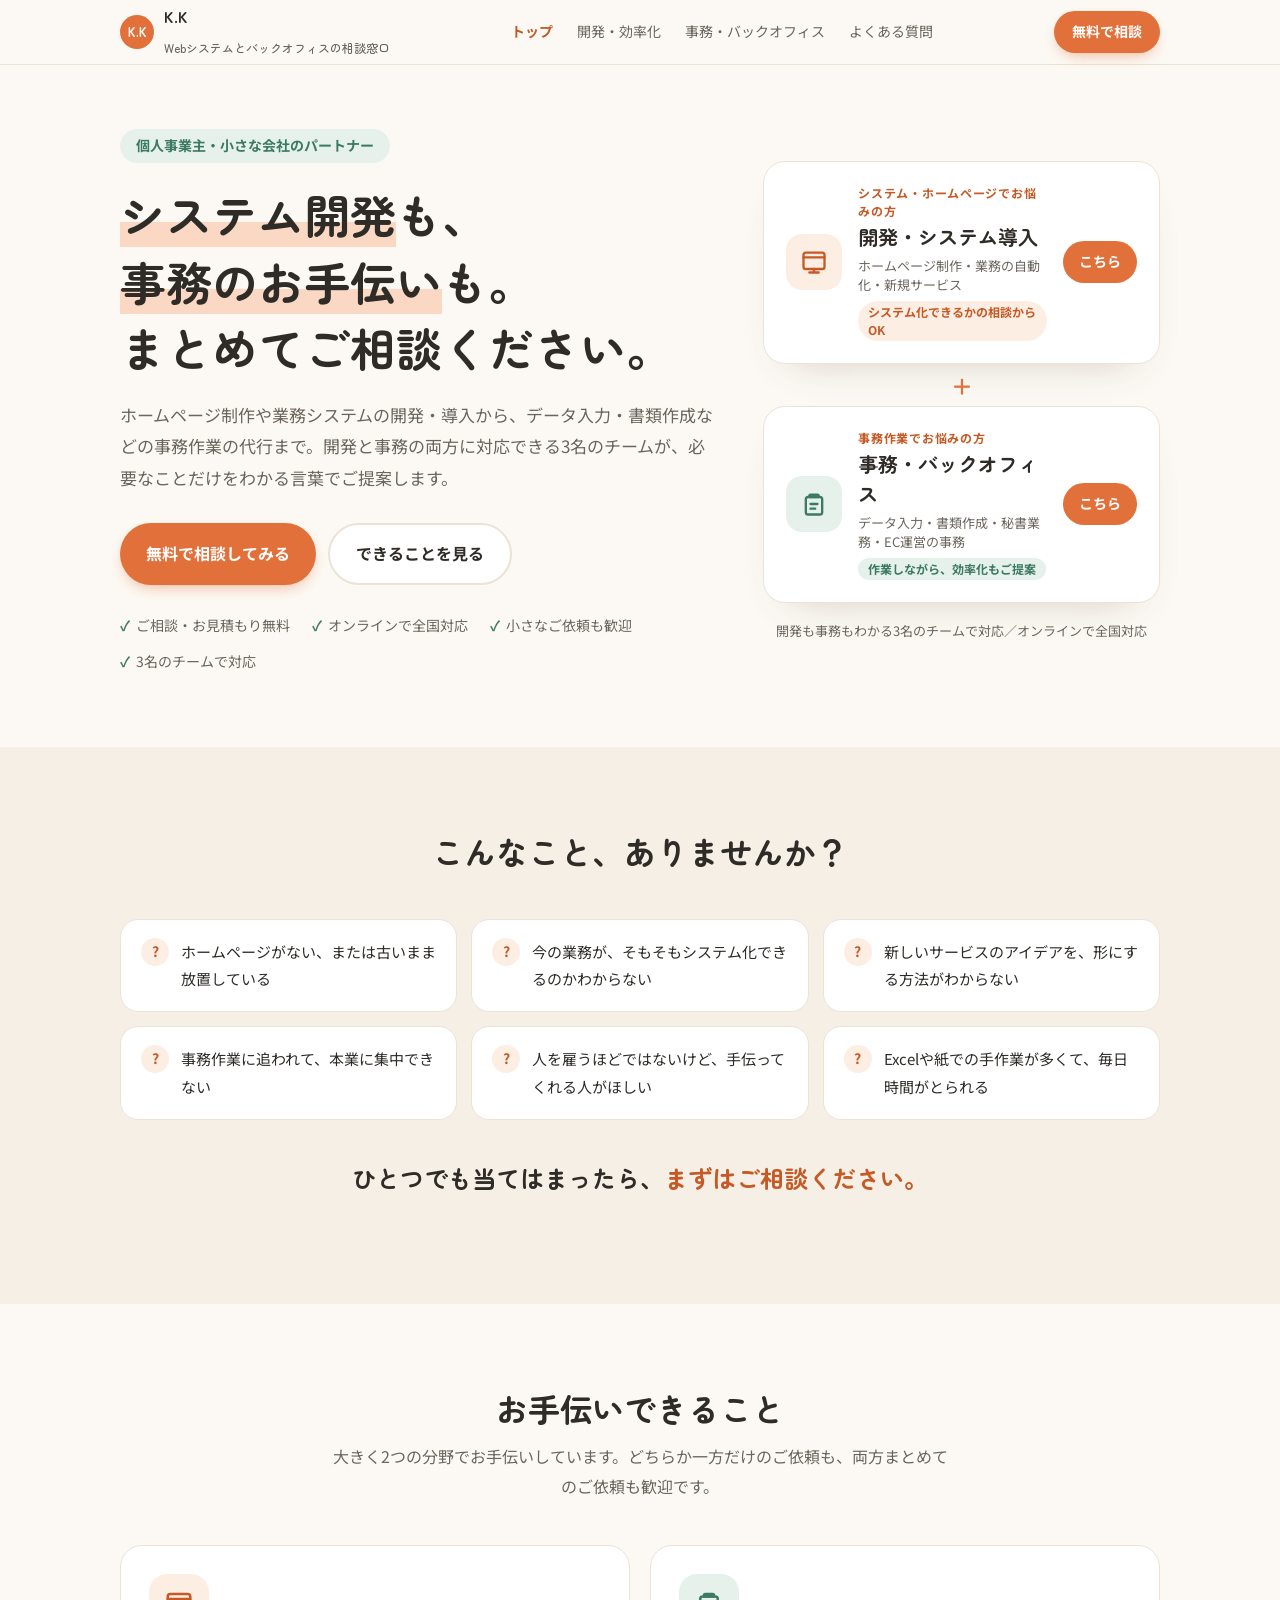
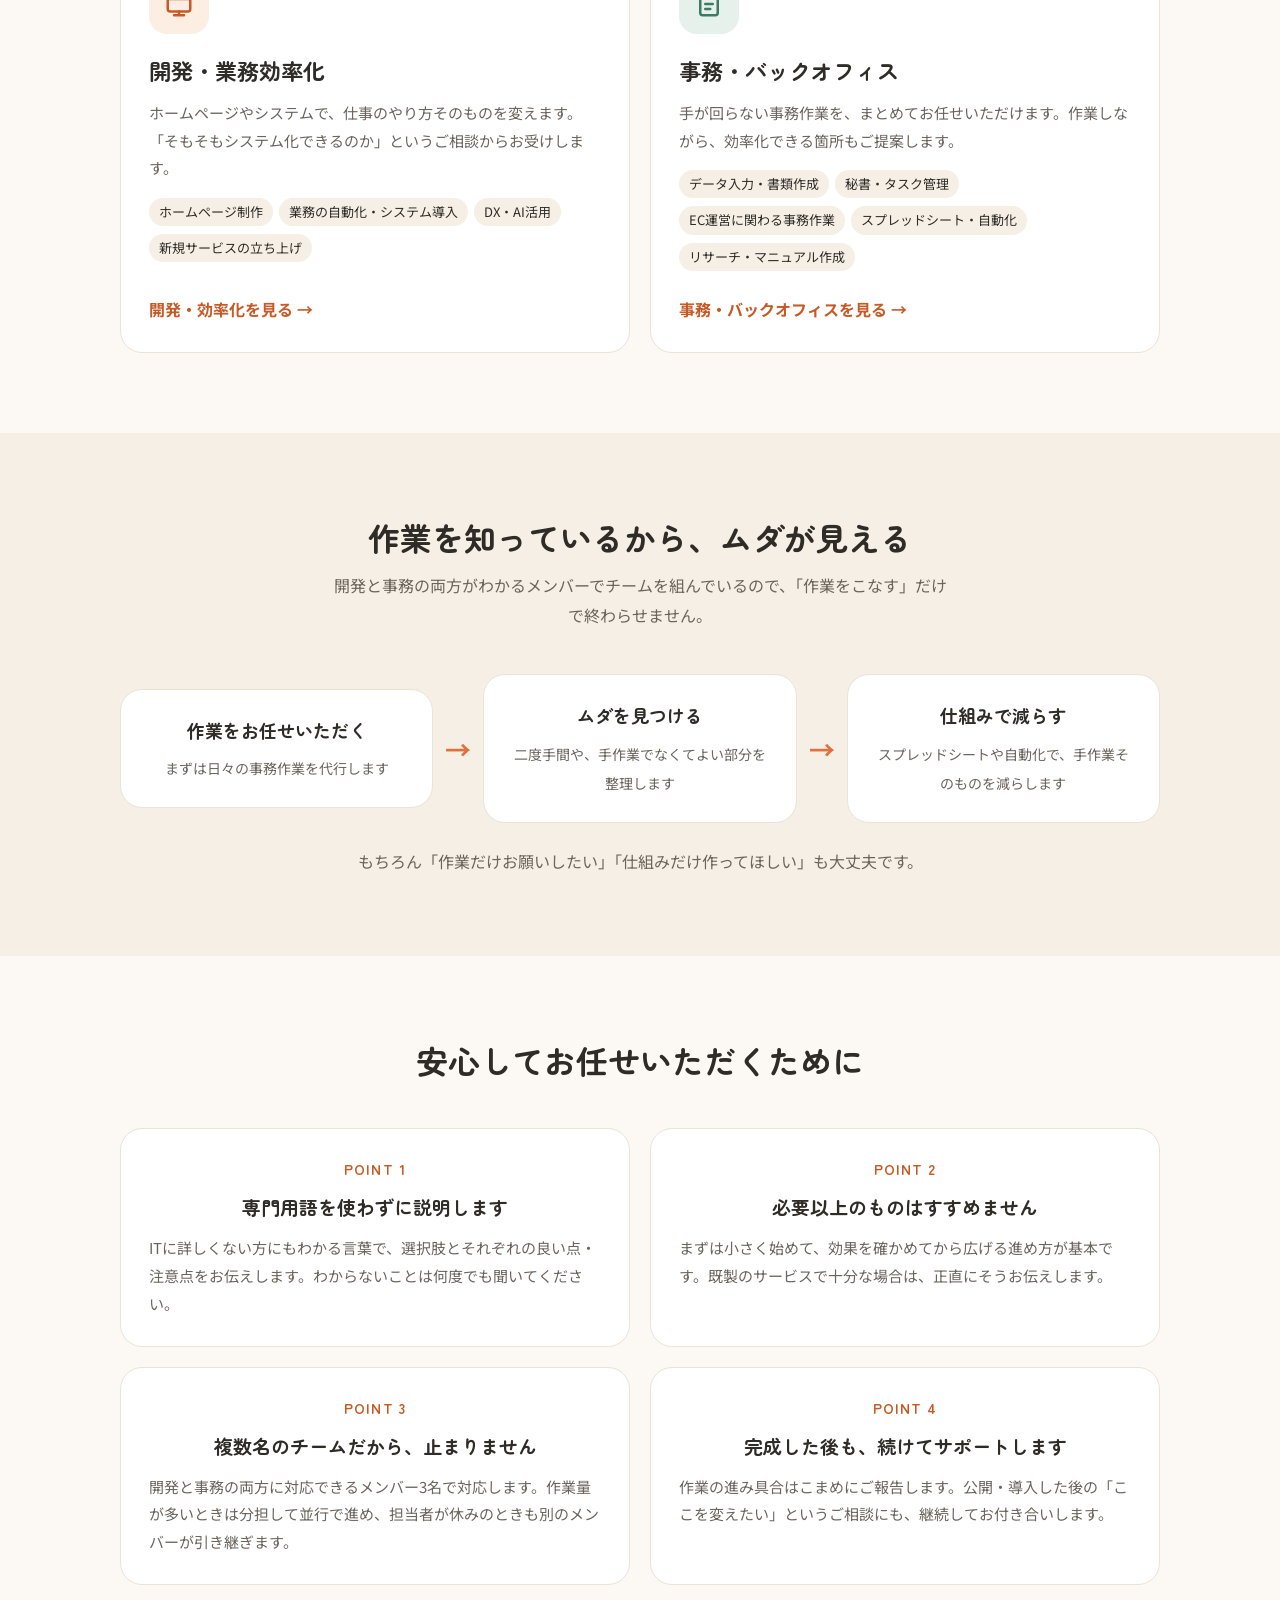
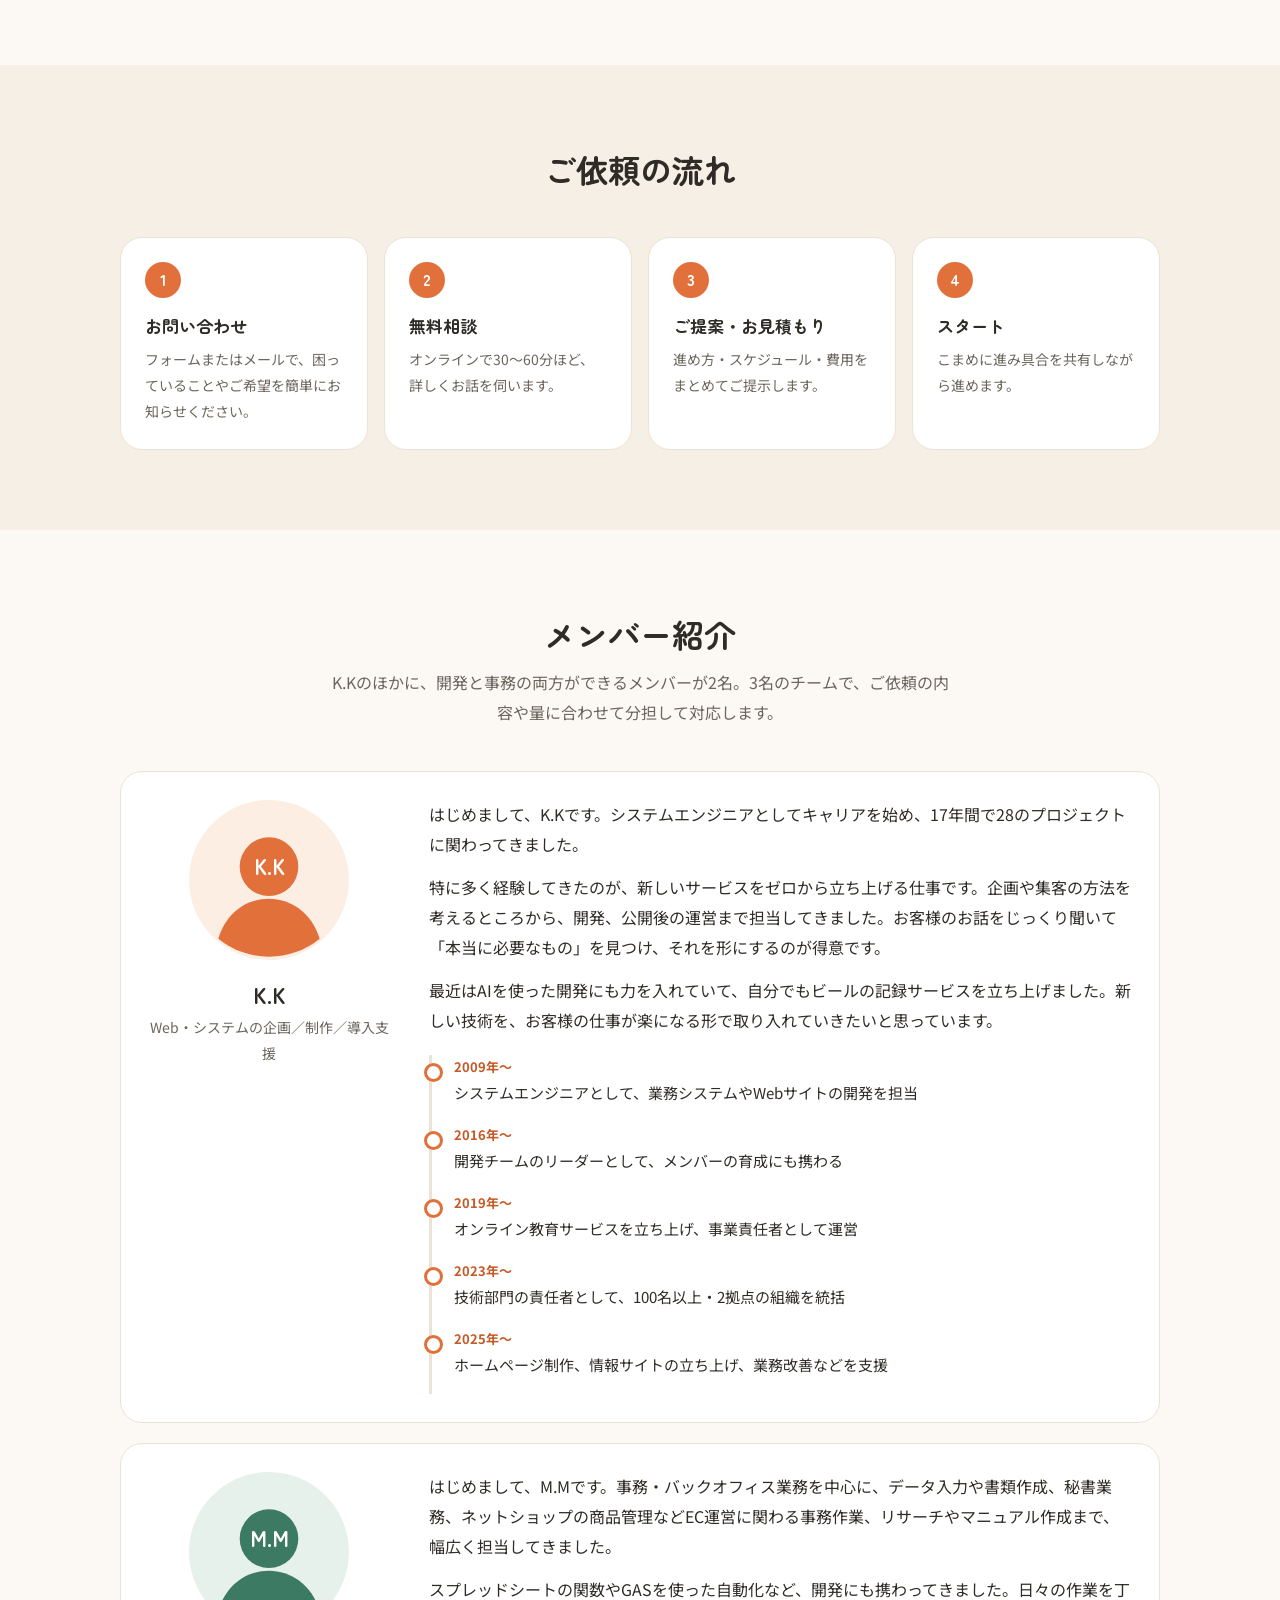
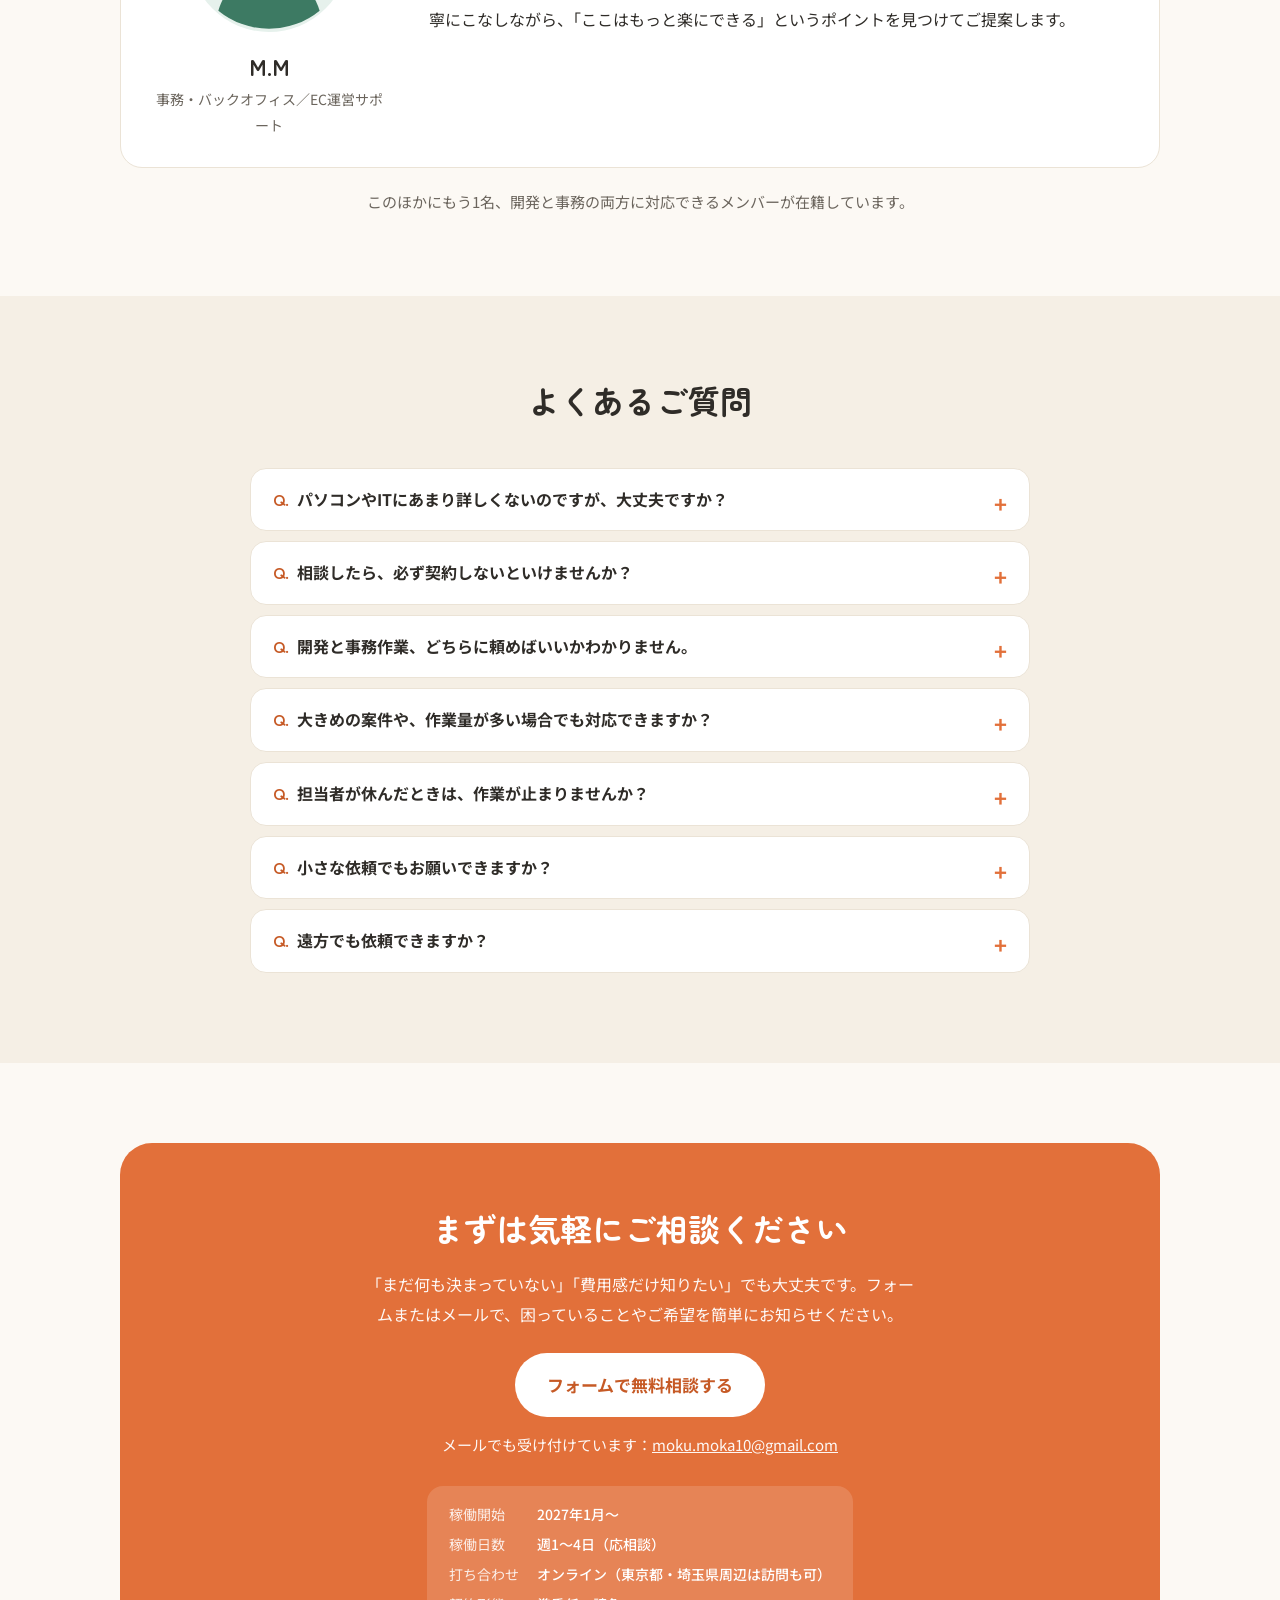
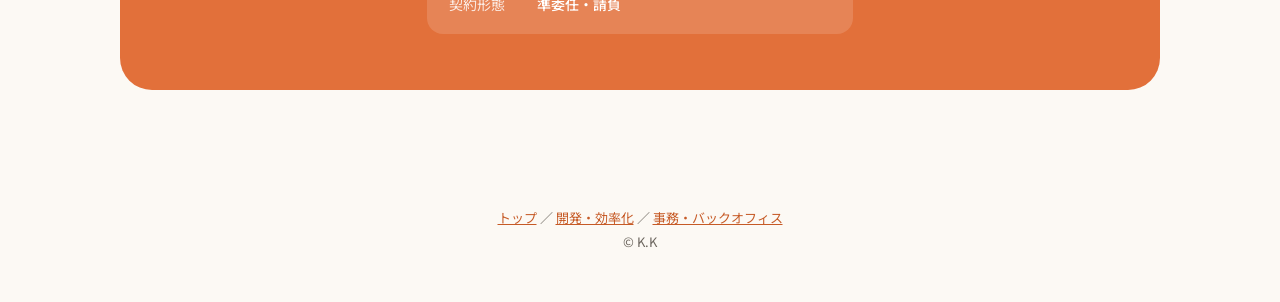
==== index.html @ 6822b170 "Show three-member team and multi-person support Co-Authored-By: Claude Opus 5.5 <noreply@anthropic.c" ====
<!doctype html>
<html lang="ja">
<head>
<meta charset="utf-8">
<meta name="viewport" content="width=device-width, initial-scale=1">
<meta name="color-scheme" content="light">
<title>K.K | システム開発も、事務のお手伝いも</title>
<meta name="description" content="個人事業主・小さな会社のWebシステムとバックオフィスの相談窓口。データ入力や書類作成、EC運営の事務作業の代行から、業務の効率化、ホームページ制作、新規サービスの立ち上げまで対応します。ご相談・お見積もりは無料です。">
<meta property="og:title" content="K.K | システム開発も、事務のお手伝いも">
<meta property="og:description" content="システム開発・業務効率化と、事務・バックオフィスのサポートの両方に対応。作業を知っているから、ムダを減らす仕組みまでご提案できます。">
<meta property="og:type" content="website">
<link rel="preconnect" href="https://fonts.googleapis.com">
<link rel="preconnect" href="https://fonts.gstatic.com" crossorigin>
<link href="https://fonts.googleapis.com/css2?family=Zen+Maru+Gothic:wght@500;700&family=Noto+Sans+JP:wght@400;500;700&display=swap" rel="stylesheet">
<link rel="stylesheet" href="style.css">
</head>
<body>

<svg width="0" height="0" style="position:absolute" aria-hidden="true">
  <defs>
    <symbol id="avatar" viewBox="0 0 120 120">
      <circle cx="60" cy="60" r="60" fill="#fdeee4"/>
      <circle cx="60" cy="50" r="22" fill="#e2703a"/>
      <path d="M22 104c6-20 22-30 38-30s32 10 38 30a60 60 0 0 1-76 0z" fill="#e2703a"/>
      <text x="60" y="56" text-anchor="middle" font-family="Zen Maru Gothic, sans-serif" font-size="16" font-weight="700" fill="#fff">K.K</text>
    </symbol>
    <symbol id="avatar2" viewBox="0 0 120 120">
      <circle cx="60" cy="60" r="60" fill="#e6f1ec"/>
      <circle cx="60" cy="50" r="22" fill="#3d7a63"/>
      <path d="M22 104c6-20 22-30 38-30s32 10 38 30a60 60 0 0 1-76 0z" fill="#3d7a63"/>
      <text x="60" y="56" text-anchor="middle" font-family="Zen Maru Gothic, sans-serif" font-size="16" font-weight="700" fill="#fff">M.M</text>
    </symbol>
  </defs>
</svg>

<header class="top">
  <div class="wrap">
    <a class="logo" href="index.html"><span class="mark">K.K</span><span>K.K<br><small>Webシステムとバックオフィスの相談窓口</small></span></a>
    <nav class="links">
      <a href="index.html" aria-current="page">トップ</a>
      <a href="dev.html">開発・効率化</a>
      <a href="office.html">事務・バックオフィス</a>
      <a href="#faq">よくある質問</a>
    </nav>
    <a class="btn sm" href="#contact">無料で相談</a>
  </div>
</header>

<main>
  <div class="hero">
    <div class="wrap">
      <div>
        <span class="tagline">個人事業主・小さな会社のパートナー</span>
        <h1><span class="nw"><span class="hl">システム開発</span>も、</span><br><span class="nw"><span class="hl">事務のお手伝い</span>も。</span><br><span class="nw">まとめてご相談ください。</span></h1>
        <p class="lead">ホームページ制作や業務システムの開発・導入から、データ入力・書類作成などの事務作業の代行まで。開発と事務の両方に対応できる3名のチームが、必要なことだけをわかる言葉でご提案します。</p>
        <div class="cta">
          <a class="btn" href="#contact">無料で相談してみる</a>
          <a class="btn ghost" href="#areas">できることを見る</a>
        </div>
        <div class="badges">
          <span>ご相談・お見積もり無料</span>
          <span>オンラインで全国対応</span>
          <span>小さなご依頼も歓迎</span>
          <span>3名のチームで対応</span>
        </div>
      </div>
      <div class="axes">
        <a class="axis" href="dev.html">
          <span class="icon c-orange"><svg viewBox="0 0 24 24" fill="none" stroke="currentColor" stroke-width="2" stroke-linecap="round" stroke-linejoin="round"><rect x="3" y="4" width="18" height="14" rx="2"/><path d="M3 8h18M8 21h8M12 18v3"/></svg></span>
          <span class="txt"><small>システム・ホームページでお悩みの方</small><b>開発・システム導入</b><span>ホームページ制作・業務の自動化・新規サービス<br><em class="plus-pt o">システム化できるかの相談からOK</em></span></span>
          <span class="go">こちら</span>
        </a>
        <div class="plus" aria-hidden="true">＋</div>
        <a class="axis" href="office.html">
          <span class="icon c-green"><svg viewBox="0 0 24 24" fill="none" stroke="currentColor" stroke-width="2" stroke-linecap="round" stroke-linejoin="round"><path d="M9 4h6a1 1 0 0 1 1 1v1H8V5a1 1 0 0 1 1-1z"/><rect x="5" y="6" width="14" height="15" rx="2"/><path d="M9 12h6M9 16h4"/></svg></span>
          <span class="txt"><small>事務作業でお悩みの方</small><b>事務・バックオフィス</b><span>データ入力・書類作成・秘書業務・EC運営の事務<br><em class="plus-pt">作業しながら、効率化もご提案</em></span></span>
          <span class="go">こちら</span>
        </a>
        <p class="axes-note">開発も事務もわかる3名のチームで対応／オンラインで全国対応</p>
      </div>
    </div>
  </div>

  <section class="alt" id="worries">
    <div class="wrap">
      <div class="sec-head">
        <h2>こんなこと、ありませんか？</h2>
      </div>
      <div class="worries">
        <div class="worry"><span class="q">?</span>ホームページがない、または古いまま放置している</div>
        <div class="worry"><span class="q">?</span>今の業務が、そもそもシステム化できるのかわからない</div>
        <div class="worry"><span class="q">?</span>新しいサービスのアイデアを、形にする方法がわからない</div>
        <div class="worry"><span class="q">?</span>事務作業に追われて、本業に集中できない</div>
        <div class="worry"><span class="q">?</span>人を雇うほどではないけど、手伝ってくれる人がほしい</div>
        <div class="worry"><span class="q">?</span>Excelや紙での手作業が多くて、毎日時間がとられる</div>
      </div>
      <p class="answer">ひとつでも当てはまったら、<em>まずはご相談ください。</em></p>
    </div>
  </section>

  <section id="areas">
    <div class="wrap">
      <div class="sec-head">
        <h2>お手伝いできること</h2>
        <p>大きく2つの分野でお手伝いしています。どちらか一方だけのご依頼も、両方まとめてのご依頼も歓迎です。</p>
      </div>
      <div class="grid2">
        <a class="card entry" href="dev.html">
          <div class="icon c-orange"><svg viewBox="0 0 24 24" fill="none" stroke="currentColor" stroke-width="2" stroke-linecap="round" stroke-linejoin="round"><rect x="3" y="4" width="18" height="14" rx="2"/><path d="M3 8h18M8 21h8M12 18v3"/></svg></div>
          <h3>開発・業務効率化</h3>
          <p>ホームページやシステムで、仕事のやり方そのものを変えます。「そもそもシステム化できるのか」というご相談からお受けします。</p>
          <div class="tags"><span class="pill">ホームページ制作</span><span class="pill">業務の自動化・システム導入</span><span class="pill">DX・AI活用</span><span class="pill">新規サービスの立ち上げ</span></div>
          <span class="go">開発・効率化を見る →</span>
        </a>
        <a class="card entry" href="office.html">
          <div class="icon c-green"><svg viewBox="0 0 24 24" fill="none" stroke="currentColor" stroke-width="2" stroke-linecap="round" stroke-linejoin="round"><path d="M9 4h6a1 1 0 0 1 1 1v1H8V5a1 1 0 0 1 1-1z"/><rect x="5" y="6" width="14" height="15" rx="2"/><path d="M9 12h6M9 16h4"/></svg></div>
          <h3>事務・バックオフィス</h3>
          <p>手が回らない事務作業を、まとめてお任せいただけます。作業しながら、効率化できる箇所もご提案します。</p>
          <div class="tags"><span class="pill">データ入力・書類作成</span><span class="pill">秘書・タスク管理</span><span class="pill">EC運営に関わる事務作業</span><span class="pill">スプレッドシート・自動化</span><span class="pill">リサーチ・マニュアル作成</span></div>
          <span class="go">事務・バックオフィスを見る →</span>
        </a>
      </div>
    </div>
  </section>

  <section class="alt" id="strength">
    <div class="wrap">
      <div class="sec-head">
        <h2>作業を知っているから、ムダが見える</h2>
        <p>開発と事務の両方がわかるメンバーでチームを組んでいるので、「作業をこなす」だけで終わらせません。</p>
      </div>
      <div class="bridge">
        <div class="card"><b>作業をお任せいただく</b><span>まずは日々の事務作業を代行します</span></div>
        <div class="arrow" aria-hidden="true">→</div>
        <div class="card"><b>ムダを見つける</b><span>二度手間や、手作業でなくてよい部分を整理します</span></div>
        <div class="arrow" aria-hidden="true">→</div>
        <div class="card"><b>仕組みで減らす</b><span>スプレッドシートや自動化で、手作業そのものを減らします</span></div>
      </div>
      <p class="bridge-note">もちろん「作業だけお願いしたい」「仕組みだけ作ってほしい」も大丈夫です。</p>
    </div>
  </section>

  <section id="reasons">
    <div class="wrap">
      <div class="sec-head">
        <h2>安心してお任せいただくために</h2>
      </div>
      <div class="grid2">
        <div class="card reason">
          <div class="num">POINT 1</div>
          <h3>専門用語を使わずに説明します</h3>
          <p>ITに詳しくない方にもわかる言葉で、選択肢とそれぞれの良い点・注意点をお伝えします。わからないことは何度でも聞いてください。</p>
        </div>
        <div class="card reason">
          <div class="num">POINT 2</div>
          <h3>必要以上のものはすすめません</h3>
          <p>まずは小さく始めて、効果を確かめてから広げる進め方が基本です。既製のサービスで十分な場合は、正直にそうお伝えします。</p>
        </div>
        <div class="card reason">
          <div class="num">POINT 3</div>
          <h3>複数名のチームだから、止まりません</h3>
          <p>開発と事務の両方に対応できるメンバー3名で対応します。作業量が多いときは分担して並行で進め、担当者が休みのときも別のメンバーが引き継ぎます。</p>
        </div>
        <div class="card reason">
          <div class="num">POINT 4</div>
          <h3>完成した後も、続けてサポートします</h3>
          <p>作業の進み具合はこまめにご報告します。公開・導入した後の「ここを変えたい」というご相談にも、継続してお付き合いします。</p>
        </div>
      </div>
    </div>
  </section>

  <section class="alt" id="flow">
    <div class="wrap">
      <div class="sec-head">
        <h2>ご依頼の流れ</h2>
      </div>
      <div class="steps">
        <div class="step"><h3>お問い合わせ</h3><p>フォームまたはメールで、困っていることやご希望を簡単にお知らせください。</p></div>
        <div class="step"><h3>無料相談</h3><p>オンラインで30〜60分ほど、詳しくお話を伺います。</p></div>
        <div class="step"><h3>ご提案・お見積もり</h3><p>進め方・スケジュール・費用をまとめてご提示します。</p></div>
        <div class="step"><h3>スタート</h3><p>こまめに進み具合を共有しながら進めます。</p></div>
      </div>
    </div>
  </section>

  <section id="profile">
    <div class="wrap">
      <div class="sec-head">
        <h2>メンバー紹介</h2>
        <p>K.Kのほかに、開発と事務の両方ができるメンバーが2名。3名のチームで、ご依頼の内容や量に合わせて分担して対応します。</p>
      </div>
      <div class="members">
      <div class="card profile">
        <div class="side">
          <svg class="avatar" role="img" aria-label="K.Kのアイコン"><use href="#avatar"/></svg>
          <div class="name">K.K</div>
          <div class="role">Web・システムの企画／制作／導入支援</div>
        </div>
        <div>
          <p>はじめまして、K.Kです。システムエンジニアとしてキャリアを始め、17年間で28のプロジェクトに関わってきました。</p>
          <p>特に多く経験してきたのが、新しいサービスをゼロから立ち上げる仕事です。企画や集客の方法を考えるところから、開発、公開後の運営まで担当してきました。お客様のお話をじっくり聞いて「本当に必要なもの」を見つけ、それを形にするのが得意です。</p>
          <p>最近はAIを使った開発にも力を入れていて、自分でもビールの記録サービスを立ち上げました。新しい技術を、お客様の仕事が楽になる形で取り入れていきたいと思っています。</p>
          <ul class="history">
            <li><b>2009年〜</b>システムエンジニアとして、業務システムやWebサイトの開発を担当</li>
            <li><b>2016年〜</b>開発チームのリーダーとして、メンバーの育成にも携わる</li>
            <li><b>2019年〜</b>オンライン教育サービスを立ち上げ、事業責任者として運営</li>
            <li><b>2023年〜</b>技術部門の責任者として、100名以上・2拠点の組織を統括</li>
            <li><b>2025年〜</b>ホームページ制作、情報サイトの立ち上げ、業務改善などを支援</li>
          </ul>
        </div>
      </div>
      <div class="card profile">
        <div class="side">
          <svg class="avatar" role="img" aria-label="M.Mのアイコン"><use href="#avatar2"/></svg>
          <div class="name">M.M</div>
          <div class="role">事務・バックオフィス／EC運営サポート</div>
        </div>
        <div>
          <p>はじめまして、M.Mです。事務・バックオフィス業務を中心に、データ入力や書類作成、秘書業務、ネットショップの商品管理などEC運営に関わる事務作業、リサーチやマニュアル作成まで、幅広く担当してきました。</p>
          <p>スプレッドシートの関数やGASを使った自動化など、開発にも携わってきました。日々の作業を丁寧にこなしながら、「ここはもっと楽にできる」というポイントを見つけてご提案します。</p>
        </div>
      </div>
      </div>
      <p class="members-note">このほかにもう1名、開発と事務の両方に対応できるメンバーが在籍しています。</p>
    </div>
  </section>

  <section class="alt" id="faq">
    <div class="wrap">
      <div class="sec-head">
        <h2>よくあるご質問</h2>
      </div>
      <div class="faq">
        <details><summary>パソコンやITにあまり詳しくないのですが、大丈夫ですか？</summary><p>もちろん大丈夫です。「こんなことに困っている」「こうなったらいいな」をそのままお話しください。必要なことはこちらで整理して、わかりやすくご説明します。</p></details>
        <details><summary>相談したら、必ず契約しないといけませんか？</summary><p>いいえ。ご相談だけでも歓迎です。お話を伺ったうえで、ご依頼いただくかどうかはゆっくりご検討ください。</p></details>
        <details><summary>開発と事務作業、どちらに頼めばいいかわかりません。</summary><p>窓口はひとつなので、分けて考えなくて大丈夫です。お困りごとを伺って、仕組みを作るのがよいか、作業の代行がよいか、両方を組み合わせるのがよいかをご提案します。</p></details>
        <details><summary>大きめの案件や、作業量が多い場合でも対応できますか？</summary><p>はい。3名のチームで分担し、並行して進めます。作業量に合わせて体制を調整しますので、まずは内容をお聞かせください。</p></details>
        <details><summary>担当者が休んだときは、作業が止まりませんか？</summary><p>複数名で対応しているので、担当者が不在のときも別のメンバーが引き継ぎます。作業の手順や進み具合はチーム内で共有しながら進めます。</p></details>
        <details><summary>小さな依頼でもお願いできますか？</summary><p>はい。単発の作業や、スプレッドシートを使ったちょっとした自動化など、小さなご依頼からお受けしています。</p></details>
        <details><summary>遠方でも依頼できますか？</summary><p>オンライン（Google Meet、Zoomなど）で全国から対応しています。東京都・埼玉県周辺であれば、打ち合わせに伺うこともできます。</p></details>
      </div>
    </div>
  </section>

  <section id="contact">
    <div class="wrap">
      <div class="contact">
        <h2>まずは気軽にご相談ください</h2>
        <p>「まだ何も決まっていない」「費用感だけ知りたい」でも大丈夫です。フォームまたはメールで、困っていることやご希望を簡単にお知らせください。</p>
        <a class="btn" href="https://forms.gle/E2HdbrN2jARtDQk27" target="_blank" rel="noopener">フォームで無料相談する</a>
        <div class="mail">メールでも受け付けています：<a href="mailto:moku.moka10@gmail.com">moku.moka10@gmail.com</a></div>
        <dl>
          <dt>稼働開始</dt><dd>2027年1月〜</dd>
          <dt>稼働日数</dt><dd>週1〜4日（応相談）</dd>
          <dt>打ち合わせ</dt><dd>オンライン（東京都・埼玉県周辺は訪問も可）</dd>
          <dt>契約形態</dt><dd>準委任・請負</dd>
        </dl>
      </div>
    </div>
  </section>
</main>

<footer>
  <div class="wrap"><a href="index.html">トップ</a> ／ <a href="dev.html">開発・効率化</a> ／ <a href="office.html">事務・バックオフィス</a><br>© K.K</div>
</footer>

</body>
</html>
---- style.css ----
:root{
  --bg:#fcf9f4; --bg-alt:#f5efe5; --surface:#ffffff; --ink:#2f2c28; --muted:#6b655d; --line:#ebe3d6;
  --accent:#e2703a; --accent-dark:#c65a26; --accent-soft:#fdeee4;
  --green:#3d7a63; --green-soft:#e6f1ec;
}
*{box-sizing:border-box}
html{scroll-behavior:smooth;scroll-padding-top:68px}
body{margin:0;background:var(--bg);color:var(--ink);font-family:"Noto Sans JP",system-ui,sans-serif;line-height:1.85;font-size:16px;-webkit-font-smoothing:antialiased}
h1,h2,h3,.round{font-family:"Zen Maru Gothic","Noto Sans JP",sans-serif}
a{color:var(--accent-dark)}
img,svg{display:block}
.wrap{max-width:1080px;margin:0 auto;padding:0 20px}

/* buttons */
.btn{display:inline-flex;align-items:center;gap:8px;padding:14px 26px;border-radius:999px;background:var(--accent);color:#fff;text-decoration:none;font-weight:700;font-size:16px;box-shadow:0 6px 16px -6px rgba(226,112,58,.6);transition:background .15s,transform .15s}
.btn:hover{background:var(--accent-dark);transform:translateY(-1px)}
.btn.ghost{background:var(--surface);color:var(--ink);border:2px solid var(--line);box-shadow:none}
.btn.ghost:hover{border-color:var(--accent);background:var(--surface)}
.btn.sm{padding:8px 18px;font-size:14px}

/* header */
header.top{position:sticky;top:0;z-index:10;background:rgba(252,249,244,.92);backdrop-filter:blur(8px);border-bottom:1px solid var(--line)}
header.top .wrap{display:flex;align-items:center;justify-content:space-between;height:64px}
.logo{display:flex;align-items:center;gap:10px;font-weight:700;text-decoration:none;color:var(--ink);font-family:"Zen Maru Gothic",sans-serif}
.logo .mark{width:34px;height:34px;border-radius:50%;background:var(--accent);color:#fff;display:grid;place-items:center;font-size:13px}
.logo small{font-size:12px;color:var(--muted);font-weight:500}
nav.links{display:flex;gap:24px;font-size:14px}
nav.links a{color:var(--muted);text-decoration:none}
nav.links a:hover{color:var(--accent-dark)}
@media (max-width:820px){.logo small{display:none}header.top .wrap{height:auto;flex-wrap:wrap;padding-top:10px;padding-bottom:6px;row-gap:4px}nav.links{order:3;width:100%;overflow-x:auto;gap:18px;white-space:nowrap;padding-bottom:4px}html{scroll-padding-top:100px}}

/* hero */
.hero{padding:64px 0 72px}
.hero .wrap{display:grid;grid-template-columns:1.2fr .8fr;gap:48px;align-items:center}
.tagline{display:inline-block;background:var(--green-soft);color:var(--green);font-weight:700;font-size:14px;border-radius:999px;padding:4px 16px}
.hero h1{font-size:clamp(30px,5vw,46px);line-height:1.45;margin:18px 0 18px}
.hero h1 .nw{display:inline-block}
@media (max-width:420px){.hero h1{font-size:26px}}
.hero h1 .hl{background:linear-gradient(transparent 62%,#fbd8c3 62%)}
.hero p.lead{color:var(--muted);font-size:17px;margin:0 0 30px}
.cta{display:flex;gap:12px;flex-wrap:wrap}
.badges{display:flex;flex-wrap:wrap;gap:10px 22px;margin-top:28px;font-size:14px;color:var(--muted)}
.badges span::before{content:"✓";color:var(--green);font-weight:700;margin-right:6px}
.hero-card{background:var(--surface);border:1px solid var(--line);border-radius:28px;padding:30px;box-shadow:0 20px 40px -24px rgba(80,60,30,.25);position:relative}
.hero-card .avatar{width:84px;height:84px;margin-bottom:14px}
.hero-card .name{font-family:"Zen Maru Gothic",sans-serif;font-weight:700;font-size:20px}
.hero-card .role{font-size:13px;color:var(--muted)}
.bubble{margin-top:18px;background:var(--accent-soft);border-radius:18px;padding:16px 18px;font-size:15px;position:relative}
.bubble::before{content:"";position:absolute;top:-8px;left:28px;border:8px solid transparent;border-top:0;border-bottom-color:var(--accent-soft)}
.hero-card dl{display:grid;grid-template-columns:auto 1fr;gap:4px 14px;margin:18px 0 0;font-size:14px}
.hero-card dt{color:var(--muted)}
.hero-card dd{margin:0;font-weight:500}
@media (max-width:860px){.hero .wrap{grid-template-columns:1fr;gap:36px}.hero{padding:40px 0 56px}}

/* sections */
section{padding:80px 0}
section.alt{background:var(--bg-alt)}
.sec-head{text-align:center;margin-bottom:44px}
.sec-head h2{font-size:clamp(24px,3.6vw,32px);margin:0 0 10px;line-height:1.5}
.sec-head p{color:var(--muted);margin:0 auto;max-width:620px}
.card{background:var(--surface);border:1px solid var(--line);border-radius:22px;padding:28px}
.grid3{display:grid;grid-template-columns:repeat(3,1fr);gap:20px}
.grid2{display:grid;grid-template-columns:repeat(2,1fr);gap:20px}
@media (max-width:860px){.grid3,.grid2{grid-template-columns:1fr}}

/* worries */
.worries{display:grid;grid-template-columns:repeat(3,1fr);gap:14px}
.worry{background:var(--surface);border:1px solid var(--line);border-radius:18px;padding:18px 20px;display:flex;gap:12px;align-items:flex-start;font-size:15px}
.worry .q{flex:none;width:28px;height:28px;border-radius:50%;background:var(--accent-soft);color:var(--accent-dark);display:grid;place-items:center;font-weight:700;font-size:14px}
.answer{text-align:center;margin-top:36px;font-family:"Zen Maru Gothic",sans-serif;font-size:clamp(19px,2.6vw,24px);font-weight:700}
.answer em{font-style:normal;color:var(--accent-dark)}
@media (max-width:860px){.worries{grid-template-columns:1fr}}

/* services */
.svc{display:flex;flex-direction:column}
.svc .icon{width:60px;height:60px;border-radius:18px;display:grid;place-items:center;margin-bottom:16px}
.svc .icon svg{width:30px;height:30px}
.svc h3{font-size:21px;margin:0 0 8px;line-height:1.5}
.svc .desc{color:var(--muted);font-size:15px;margin:0 0 14px}
.svc ul{list-style:none;padding:0;margin:0 0 16px;font-size:15px}
.svc li{padding:6px 0 6px 26px;position:relative;border-top:1px dashed var(--line)}
.svc li::before{content:"";position:absolute;left:4px;top:15px;width:10px;height:10px;border-radius:50%;background:var(--green-soft);border:2px solid var(--green)}
.svc .for{margin-top:auto;background:var(--bg-alt);border-radius:14px;padding:12px 14px;font-size:14px;color:var(--muted)}
.svc .for b{color:var(--ink)}
.c-orange{background:var(--accent-soft);color:var(--accent-dark)}
.c-green{background:var(--green-soft);color:var(--green)}
.c-yellow{background:#fbf1d4;color:#a77a12}

/* reasons */
.reason{text-align:center}
.reason .num{font-family:"Zen Maru Gothic",sans-serif;font-size:14px;font-weight:700;color:var(--accent-dark);letter-spacing:.08em}
.reason h3{font-size:19px;margin:6px 0 10px}
.reason p{margin:0;color:var(--muted);font-size:15px;text-align:left}

/* cases */
.case{display:flex;flex-direction:column}
.case .kind{align-self:flex-start;font-size:12px;font-weight:700;border-radius:999px;padding:3px 12px;margin-bottom:12px}
.case h3{font-size:19px;margin:0 0 8px;line-height:1.5}
.case p{margin:0 0 16px;color:var(--muted);font-size:15px}
.case .result{margin-top:auto;border-top:1px solid var(--line);padding-top:14px;display:flex;align-items:baseline;gap:10px;flex-wrap:wrap}
.case .big{font-family:"Zen Maru Gothic",sans-serif;font-size:28px;font-weight:700;color:var(--accent-dark);line-height:1.2}
.case .small{font-size:14px;color:var(--muted)}

/* price */
.price{display:grid;grid-template-columns:1fr 1fr;gap:20px;align-items:stretch}
.price .card h3{font-size:19px;margin:0 0 12px}
.price ul{margin:0;padding-left:1.2em;color:var(--muted);font-size:15px}
.price .free{background:var(--green);color:#fff;border:0}
.price .free h3{color:#fff}
.price .free p{margin:0 0 16px;opacity:.92}
.price .free .btn{background:#fff;color:var(--green);box-shadow:none}
@media (max-width:860px){.price{grid-template-columns:1fr}}

/* steps */
.steps{display:grid;grid-template-columns:repeat(4,1fr);gap:16px;counter-reset:st}
.step{background:var(--surface);border:1px solid var(--line);border-radius:22px;padding:24px;position:relative}
.step::before{counter-increment:st;content:counter(st);display:grid;place-items:center;width:36px;height:36px;border-radius:50%;background:var(--accent);color:#fff;font-weight:700;margin-bottom:12px;font-family:"Zen Maru Gothic",sans-serif}
.step h3{font-size:17px;margin:0 0 6px}
.step p{margin:0;color:var(--muted);font-size:14px}
@media (max-width:860px){.steps{grid-template-columns:1fr 1fr}}
@media (max-width:520px){.steps{grid-template-columns:1fr}}

/* profile */
.profile{display:grid;grid-template-columns:240px 1fr;gap:40px;align-items:start}
.profile .side{text-align:center}
.profile .side .avatar{width:160px;height:160px;margin:0 auto 14px}
.profile .side .name{font-family:"Zen Maru Gothic",sans-serif;font-size:22px;font-weight:700}
.profile .side .role{font-size:14px;color:var(--muted)}
.profile p{margin:0 0 14px}
.history{list-style:none;padding:0;margin:20px 0 0;border-left:3px solid var(--line)}
.history li{position:relative;padding:0 0 16px 22px;font-size:15px}
.history li::before{content:"";position:absolute;left:-8px;top:8px;width:13px;height:13px;border-radius:50%;background:var(--surface);border:3px solid var(--accent)}
.history b{display:block;font-size:13px;color:var(--accent-dark)}
@media (max-width:760px){.profile{grid-template-columns:1fr;gap:20px}}

/* for companies */
.biz .stats{display:grid;grid-template-columns:repeat(4,1fr);gap:14px;margin-bottom:24px}
.biz .stat{background:var(--surface);border:1px solid var(--line);border-radius:18px;padding:18px;text-align:center}
.biz .stat .v{font-family:"Zen Maru Gothic",sans-serif;font-size:28px;font-weight:700;color:var(--green);line-height:1.3}
.biz .stat .v small{font-size:15px}
.biz .stat .k{font-size:13px;color:var(--muted)}
@media (max-width:760px){.biz .stats{grid-template-columns:1fr 1fr}}
.biz .card h3{font-size:18px;margin:0 0 8px}
.biz .card p{margin:0;color:var(--muted);font-size:15px}
details.skills{margin-top:20px;background:var(--surface);border:1px solid var(--line);border-radius:18px;padding:18px 22px}
details.skills summary{cursor:pointer;font-weight:700;color:var(--green)}
.skillrow{display:grid;grid-template-columns:150px 1fr;gap:12px;padding:12px 0;border-top:1px solid var(--line);font-size:14px}
.skillrow:first-of-type{margin-top:14px}
.skillrow h4{margin:0;font-size:14px;color:var(--muted);font-weight:500}
.pill{display:inline-block;font-size:13px;padding:2px 10px;margin:0 6px 6px 0;border-radius:999px;background:var(--bg-alt)}
@media (max-width:760px){.skillrow{grid-template-columns:1fr;gap:4px}}

/* faq */
.faq{max-width:780px;margin:0 auto}
.faq details{background:var(--surface);border:1px solid var(--line);border-radius:16px;padding:16px 22px;margin-bottom:10px}
.faq summary{cursor:pointer;font-weight:700;list-style:none;position:relative;padding-right:30px}
.faq summary::-webkit-details-marker{display:none}
.faq summary::before{content:"Q.";color:var(--accent-dark);margin-right:8px;font-family:"Zen Maru Gothic",sans-serif}
.faq summary::after{content:"+";position:absolute;right:0;top:-2px;color:var(--accent);font-size:22px}
.faq details[open] summary::after{content:"−"}
.faq details p{margin:10px 0 0;color:var(--muted);font-size:15px}

/* contact */
.contact{background:var(--accent);color:#fff;border-radius:32px;padding:56px 32px;text-align:center}
.contact h2{font-size:clamp(24px,3.6vw,32px);margin:0 0 12px}
.contact p{margin:0 auto 24px;max-width:560px;opacity:.95}
.contact .btn{background:#fff;color:var(--accent-dark);box-shadow:none;font-size:17px;padding:16px 32px}
.contact .mail{margin-top:14px;font-size:15px;opacity:.95}
.contact dl{display:inline-grid;grid-template-columns:auto auto;gap:4px 18px;text-align:left;margin:28px auto 0;font-size:14px;background:rgba(255,255,255,.14);border-radius:16px;padding:16px 22px}
.contact dt{opacity:.85}
.contact dd{margin:0;font-weight:500}
footer{padding:36px 0 48px;color:var(--muted);font-size:13px;text-align:center}

/* nav current */
nav.links a[aria-current="page"]{color:var(--accent-dark);font-weight:700}

/* solo hero (sub pages) */
.hero.solo .wrap{grid-template-columns:1fr;max-width:820px}
.crumb{font-size:13px;color:var(--muted);margin-bottom:10px}
.crumb a{color:var(--muted)}

/* entry cards (top) */
.entry{display:flex;flex-direction:column;text-decoration:none;color:var(--ink);transition:border-color .15s,transform .15s}
.entry:hover{border-color:var(--accent);transform:translateY(-2px)}
.entry .icon{width:60px;height:60px;border-radius:18px;display:grid;place-items:center;margin-bottom:16px}
.entry .icon svg{width:30px;height:30px}
.entry h3{font-size:22px;margin:0 0 8px}
.entry p{color:var(--muted);font-size:15px;margin:0 0 14px}
.entry .tags{margin:0 0 18px}
.entry .go{margin-top:auto;font-weight:700;color:var(--accent-dark)}

/* bridge (top) */
.bridge{display:grid;grid-template-columns:1fr auto 1fr auto 1fr;gap:12px;align-items:center}
.bridge .card{text-align:center;padding:24px}
.bridge .card b{display:block;font-family:"Zen Maru Gothic",sans-serif;font-size:18px;margin-bottom:6px}
.bridge .card span{font-size:14px;color:var(--muted)}
.bridge .arrow{color:var(--accent);font-size:26px;font-weight:700}
.bridge-note{text-align:center;color:var(--muted);margin:24px 0 0}
@media (max-width:860px){.bridge{grid-template-columns:1fr}.bridge .arrow{transform:rotate(90deg);justify-self:center}}

/* cross link */
.crosslink{display:flex;gap:24px;align-items:center;justify-content:space-between;flex-wrap:wrap;background:var(--green-soft);border:0}
.crosslink h3{margin:0 0 6px;font-size:19px}
.crosslink p{margin:0;color:var(--muted);font-size:15px;max-width:620px}
.svc .more{display:inline-block;margin-top:14px;font-size:14px;font-weight:700}

/* hero two axes (top) */
.axes{display:flex;flex-direction:column;gap:10px}
.axis{display:flex;align-items:center;gap:16px;background:var(--surface);border:1px solid var(--line);border-radius:22px;padding:22px;text-decoration:none;color:var(--ink);box-shadow:0 20px 40px -28px rgba(80,60,30,.3);transition:border-color .15s,transform .15s}
.axis:hover{border-color:var(--accent);transform:translateY(-2px)}
.axis .icon{flex:none;width:56px;height:56px;border-radius:16px;display:grid;place-items:center}
.axis .icon svg{width:28px;height:28px}
.axis .txt{flex:1;display:flex;flex-direction:column;line-height:1.5}
.axis small{font-size:12px;font-weight:700;color:var(--accent-dark);letter-spacing:.06em}
.axis b{font-family:"Zen Maru Gothic",sans-serif;font-size:20px;margin:2px 0 4px}
.axis .txt span{font-size:13px;color:var(--muted)}
.axis .go{flex:none;background:var(--accent);color:#fff;font-weight:700;font-size:14px;border-radius:999px;padding:8px 16px;white-space:nowrap}
.axis:hover .go{background:var(--accent-dark)}
@media (max-width:420px){.axis{flex-wrap:wrap}.axis .go{width:100%;text-align:center}}
.axes .plus{align-self:center;color:var(--accent);font-weight:700;font-size:22px;line-height:1}
.axes-note{margin:6px 0 0;text-align:center;font-size:13px;color:var(--muted)}
.members{display:grid;gap:20px}
.members-note{text-align:center;color:var(--muted);font-size:15px;margin:20px 0 0}
.contact .mail a{color:#fff}
.axis .plus-pt{display:inline-block;margin-top:6px;font-style:normal;font-size:12px;font-weight:700;color:var(--green);background:var(--green-soft);border-radius:999px;padding:2px 10px}
.axis .plus-pt.o{color:var(--accent-dark);background:var(--accent-soft)}
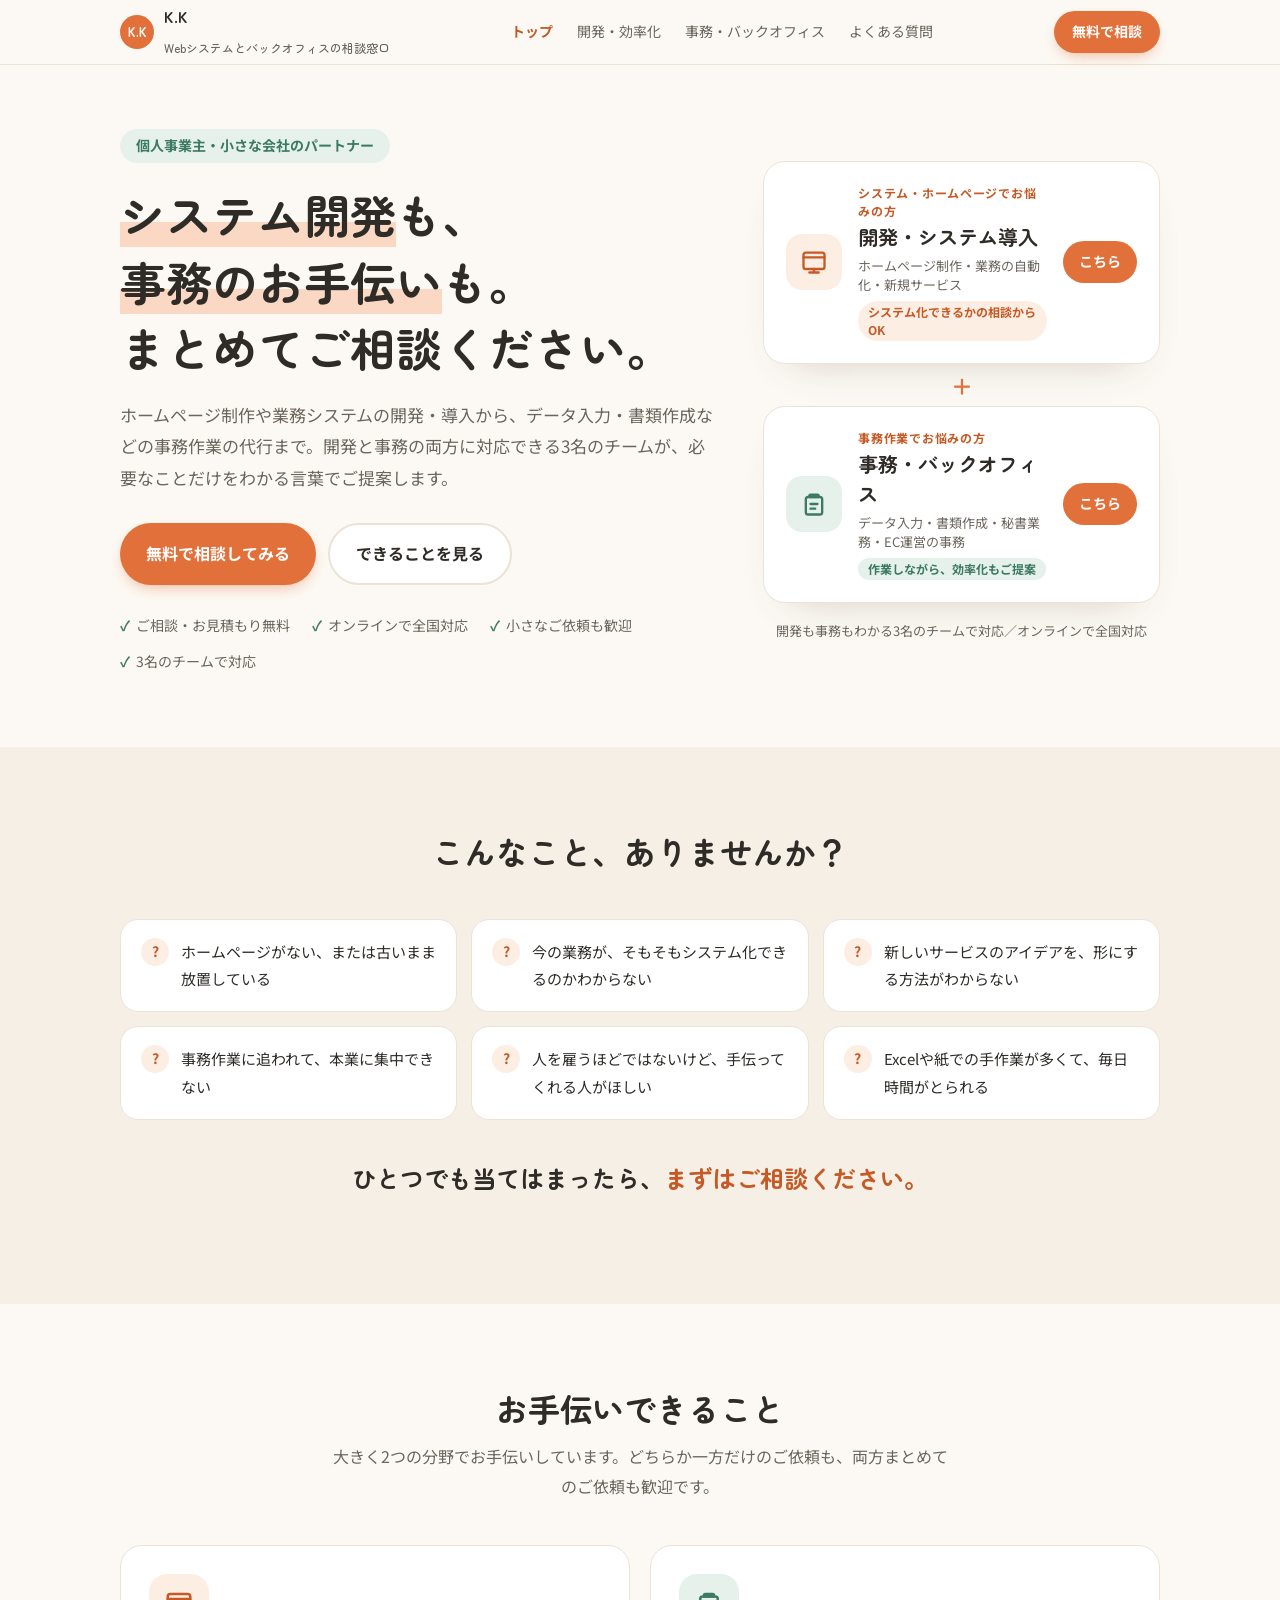
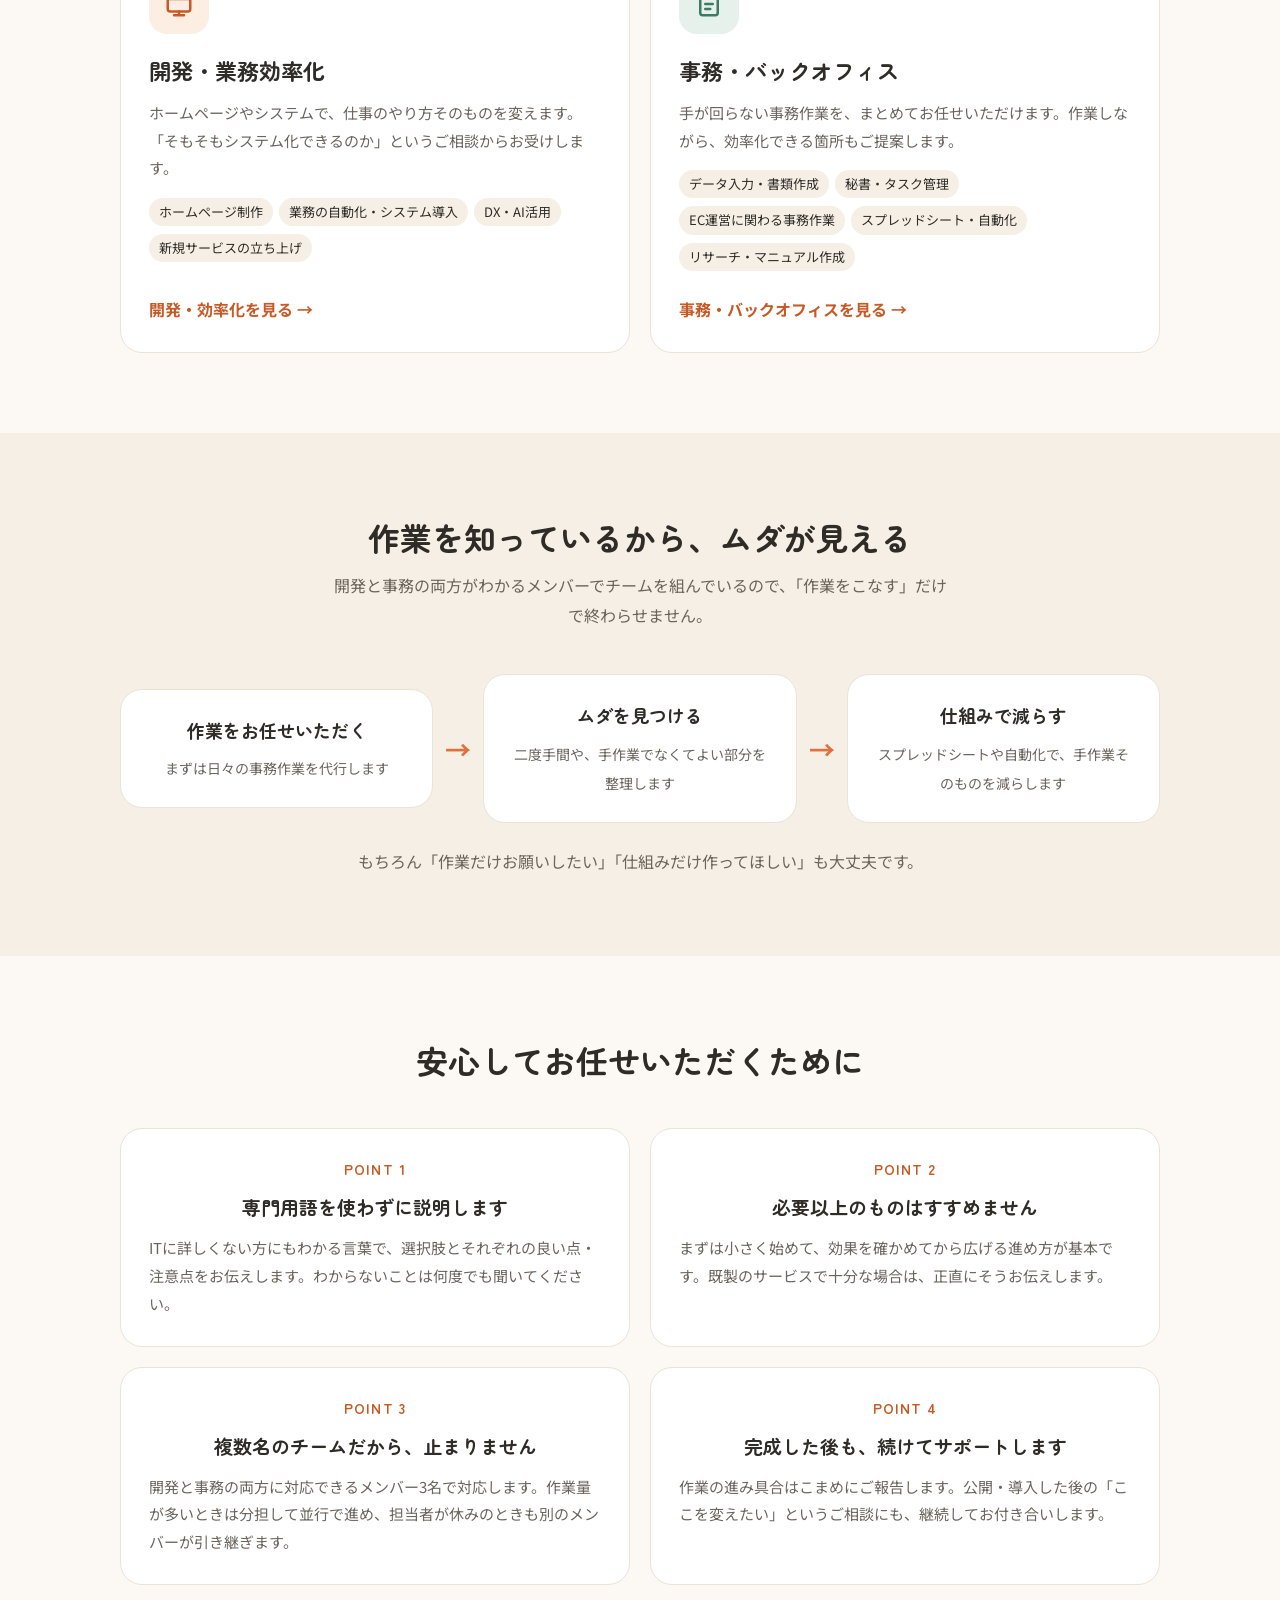
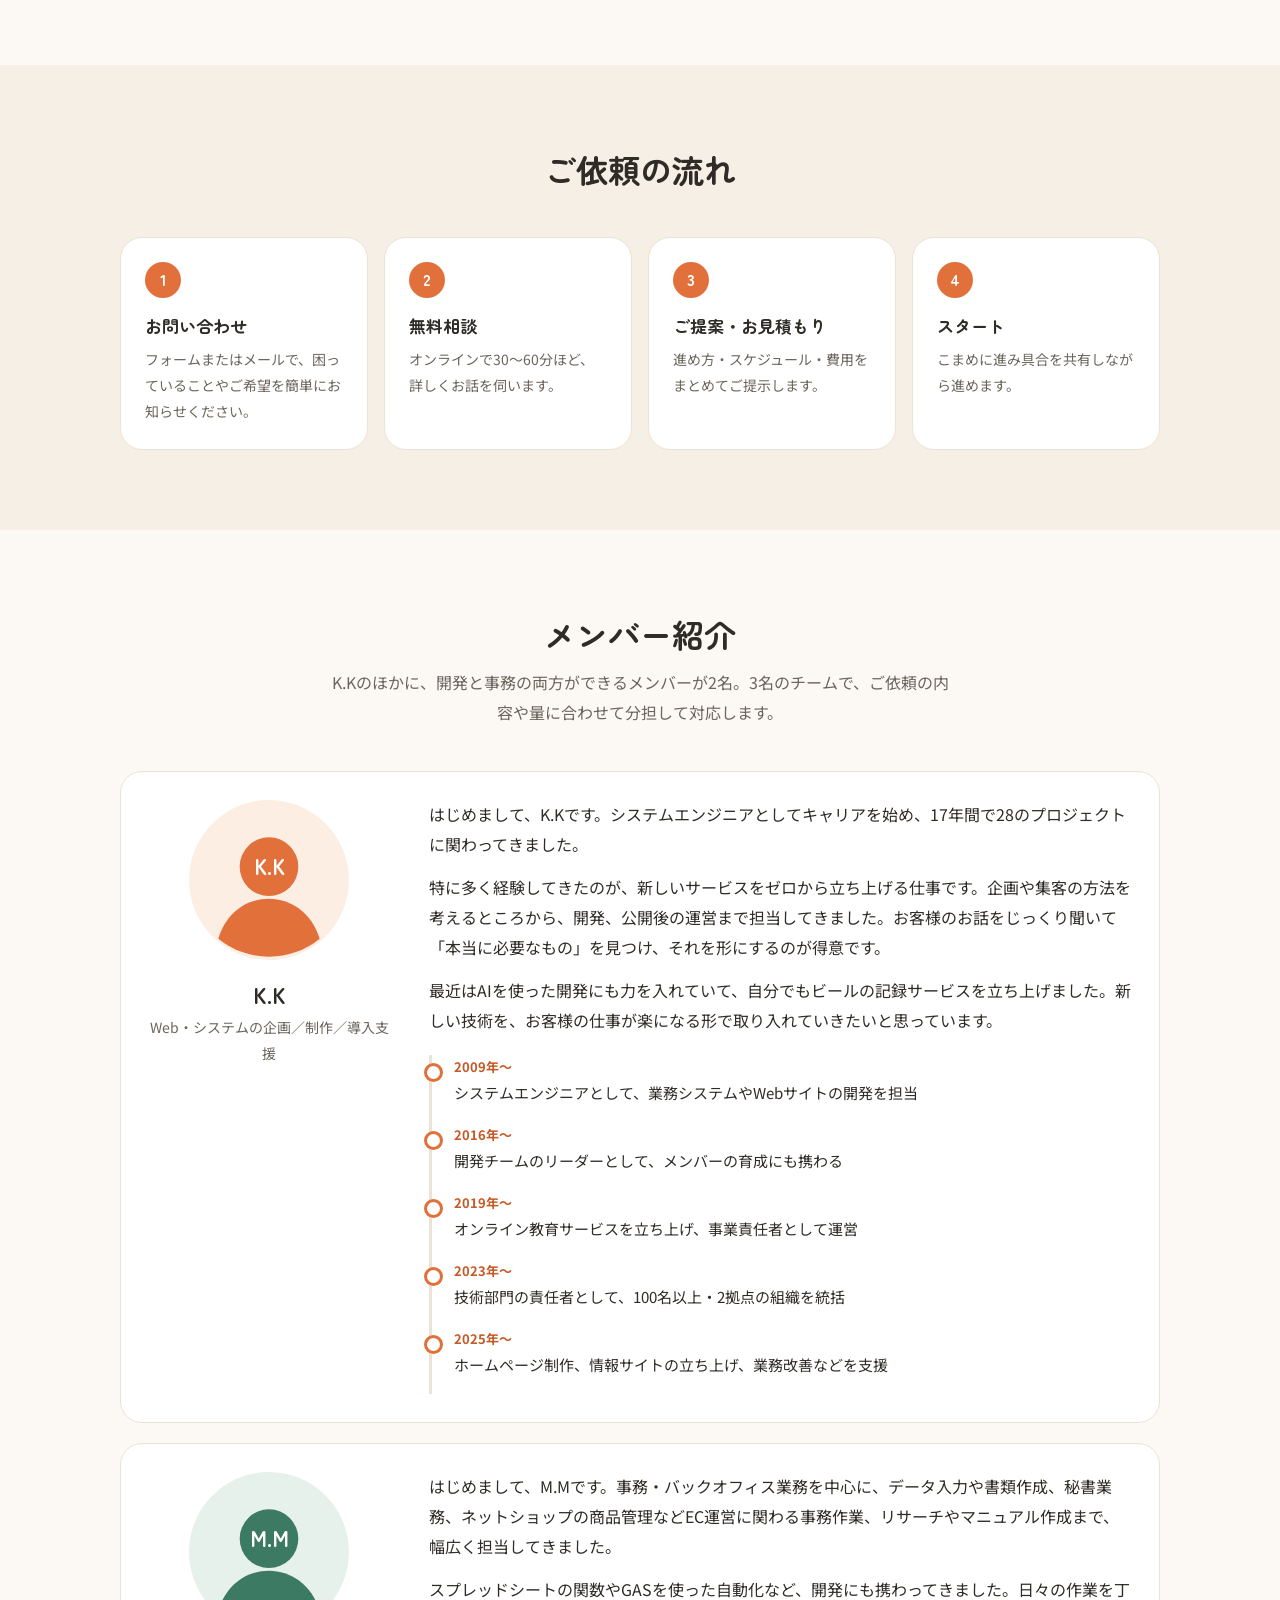
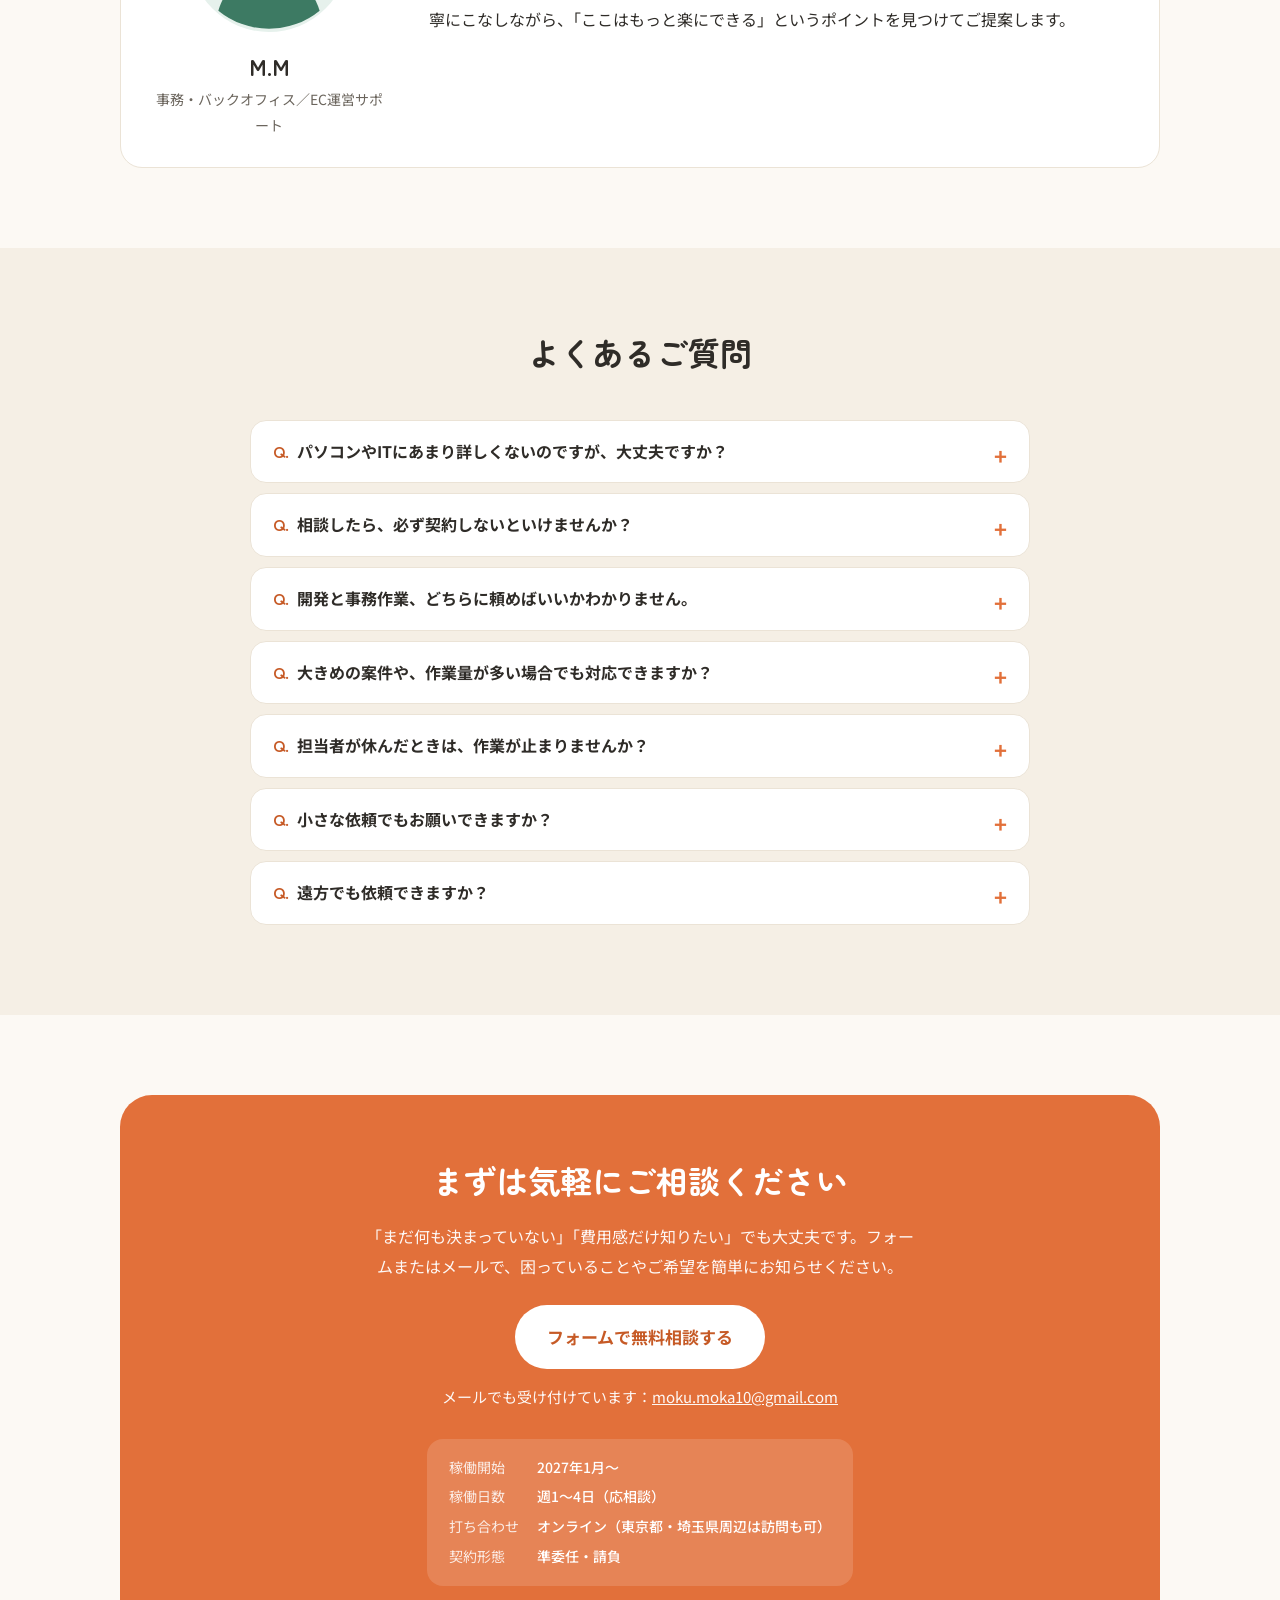
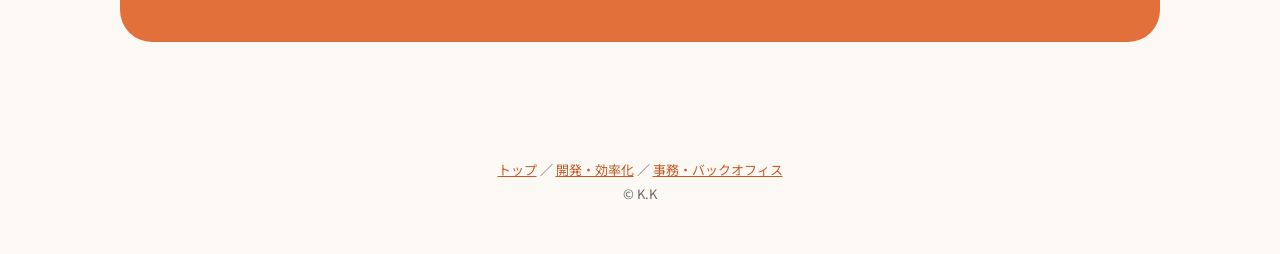
==== commit 4672c427: "Remove extra member note Co-Authored-By: Claude Opus 5.5 <noreply@anthropic.com>" ====
--- a/index.html
+++ b/index.html
@@ -222,7 +222,6 @@
         </div>
       </div>
       </div>
-      <p class="members-note">このほかにもう1名、開発と事務の両方に対応できるメンバーが在籍しています。</p>
     </div>
   </section>
 
--- a/style.css
+++ b/style.css
@@ -219,8 +219,6 @@
 @media (max-width:420px){.axis{flex-wrap:wrap}.axis .go{width:100%;text-align:center}}
 .axes .plus{align-self:center;color:var(--accent);font-weight:700;font-size:22px;line-height:1}
 .axes-note{margin:6px 0 0;text-align:center;font-size:13px;color:var(--muted)}
-.members{display:grid;gap:20px}
-.members-note{text-align:center;color:var(--muted);font-size:15px;margin:20px 0 0}
-.contact .mail a{color:#fff}
+.members{display:grid;gap:20px}.contact .mail a{color:#fff}
 .axis .plus-pt{display:inline-block;margin-top:6px;font-style:normal;font-size:12px;font-weight:700;color:var(--green);background:var(--green-soft);border-radius:999px;padding:2px 10px}
 .axis .plus-pt.o{color:var(--accent-dark);background:var(--accent-soft)}
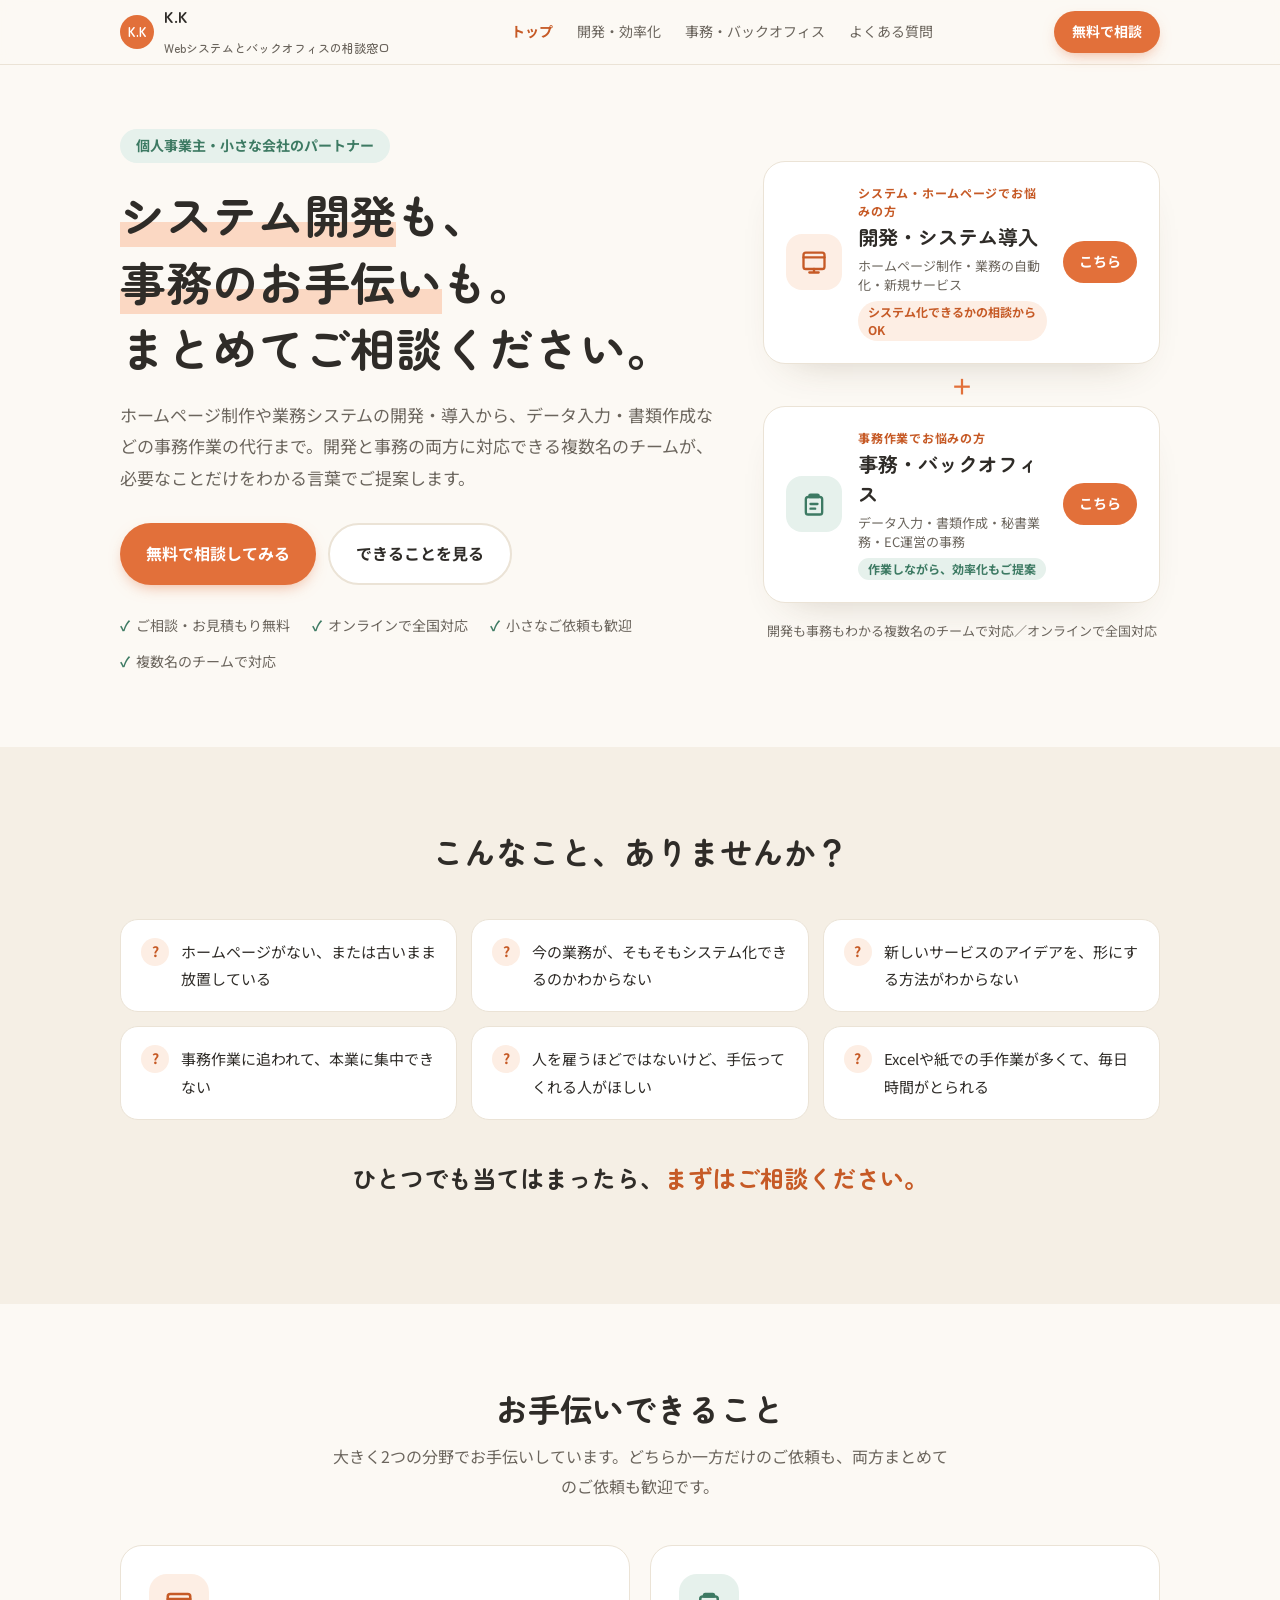
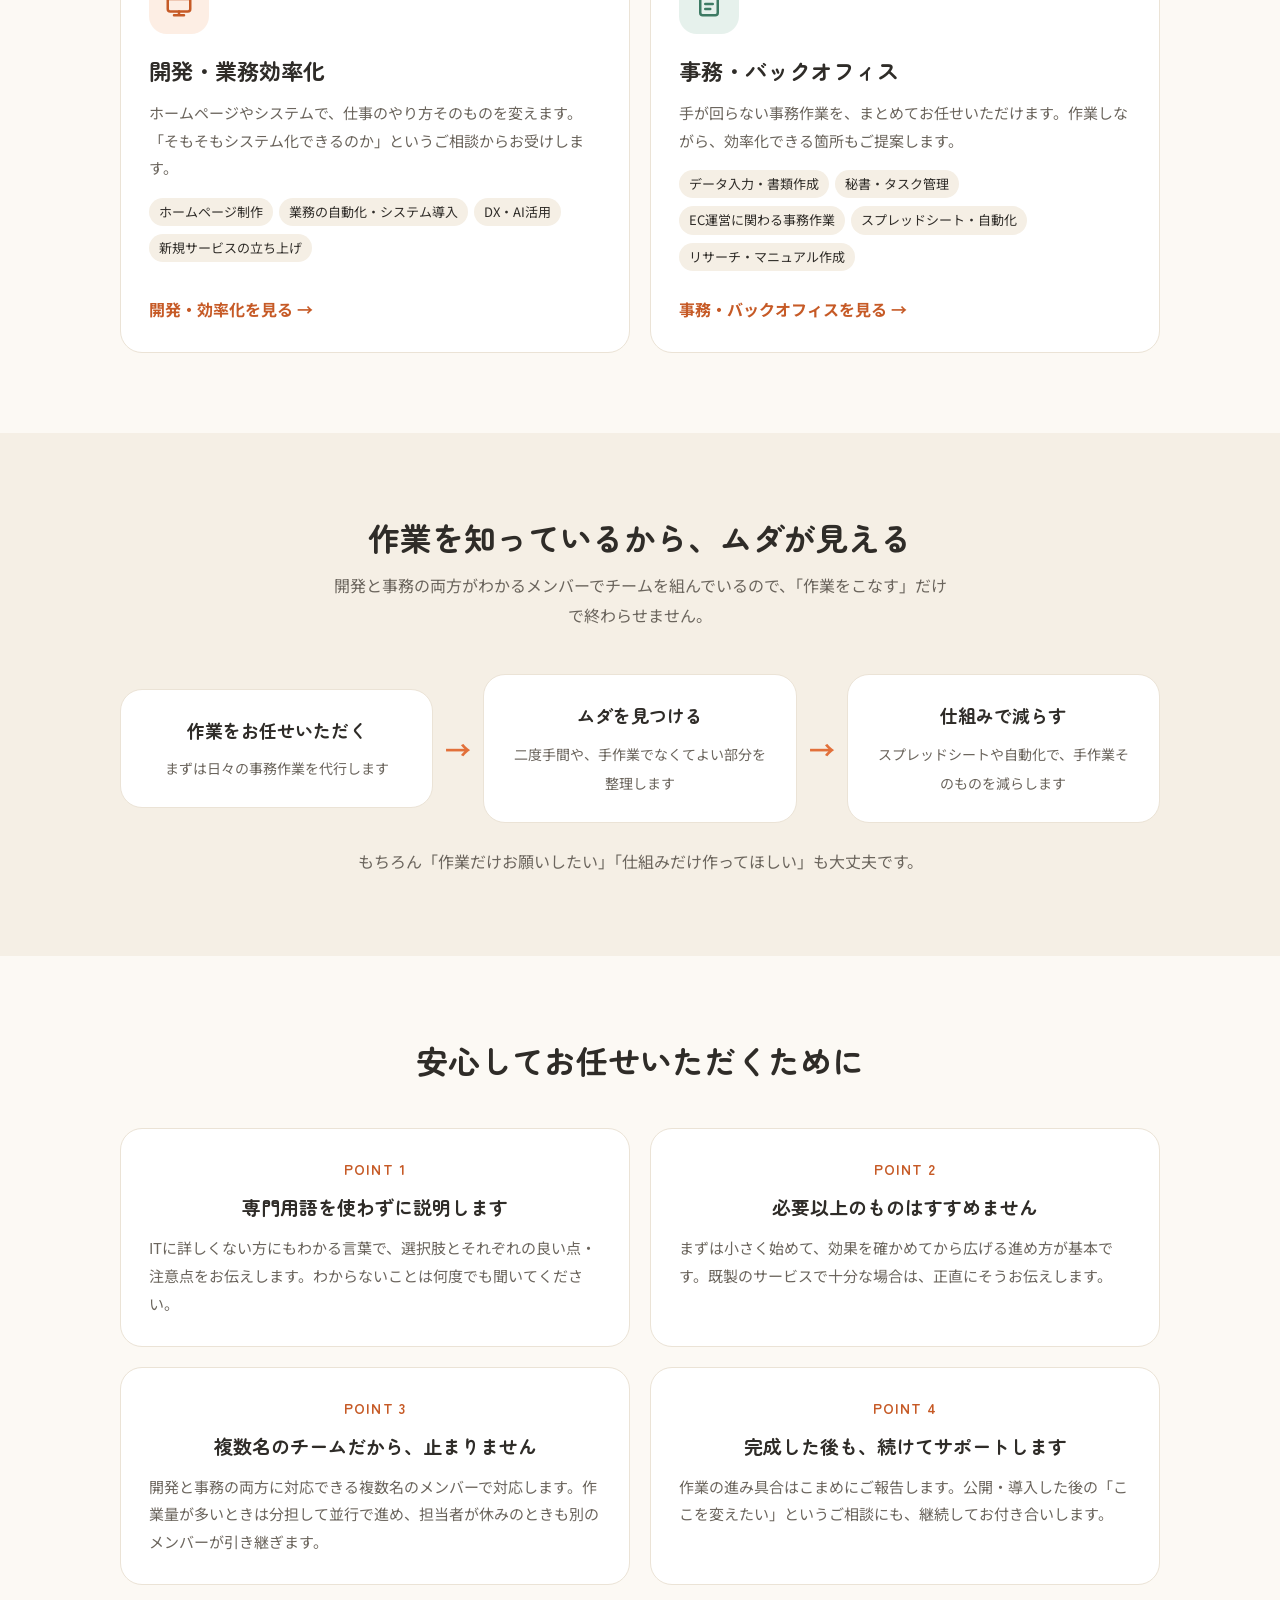
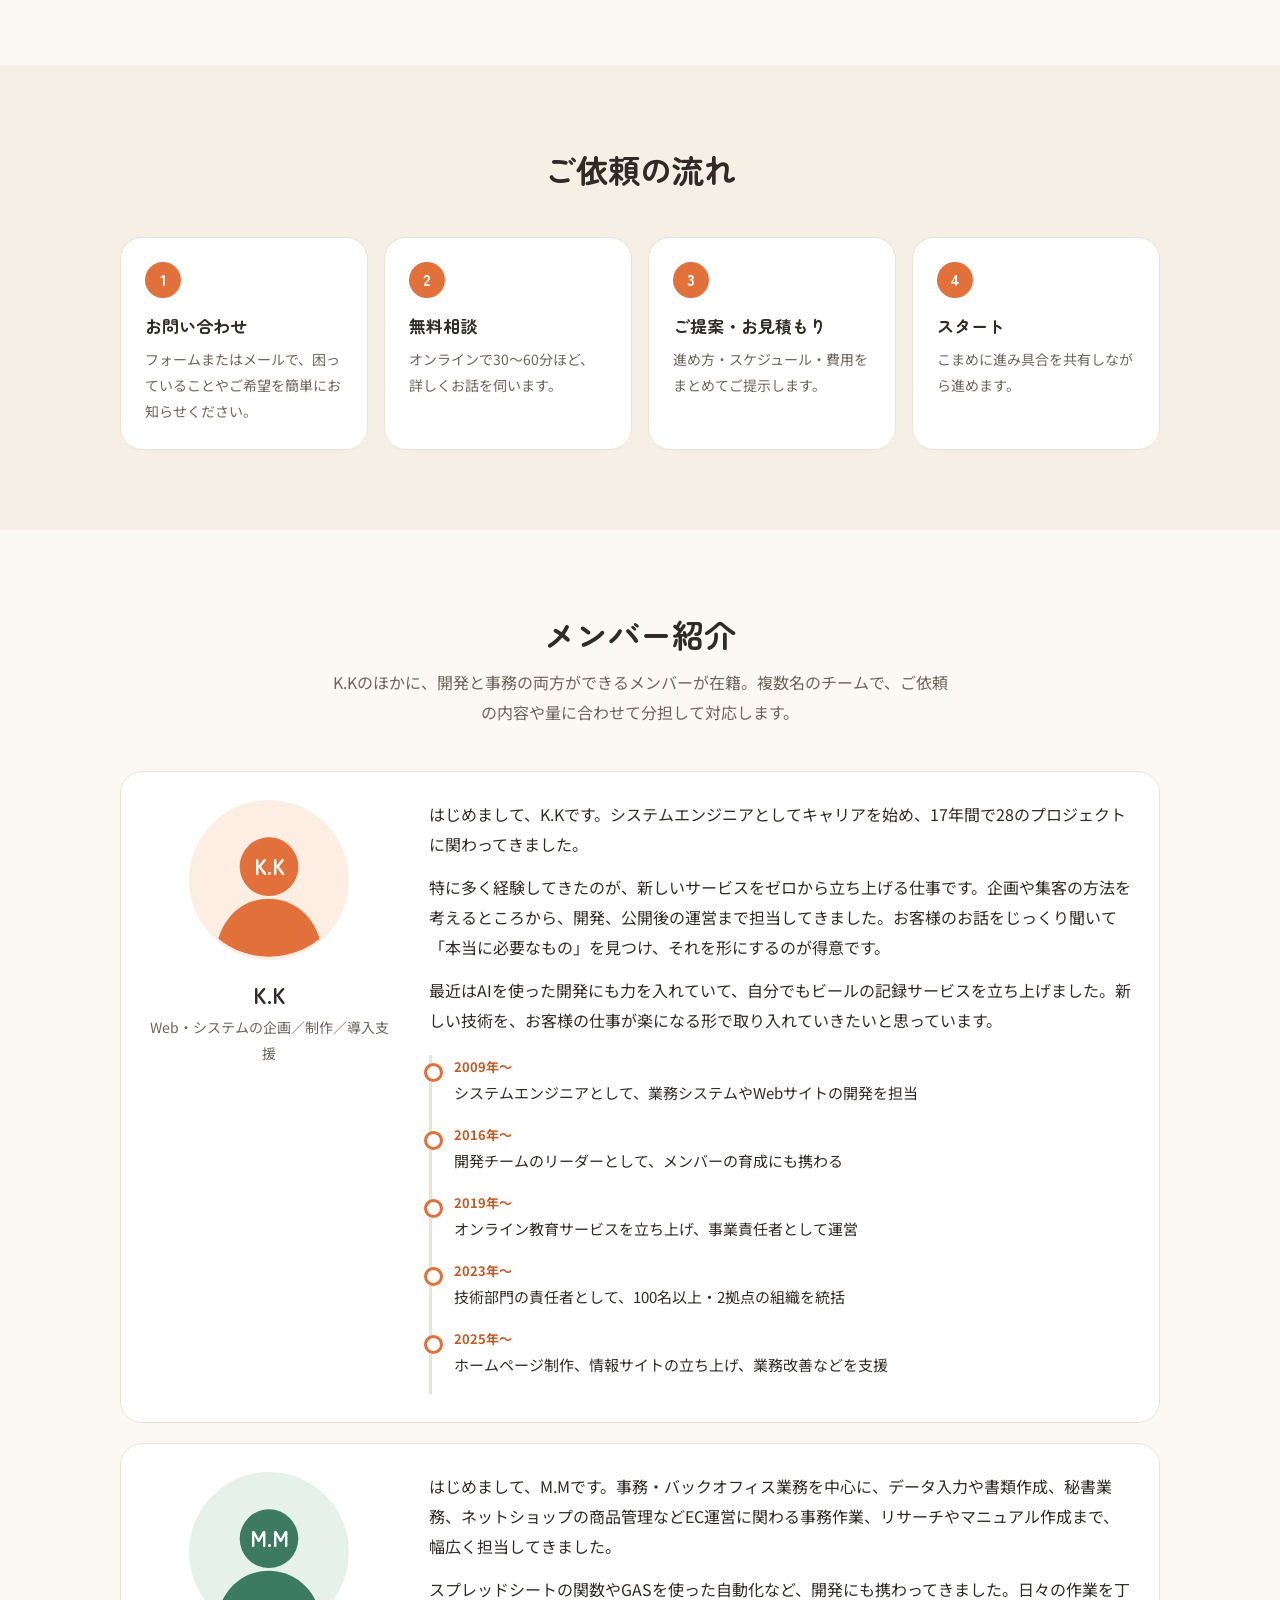
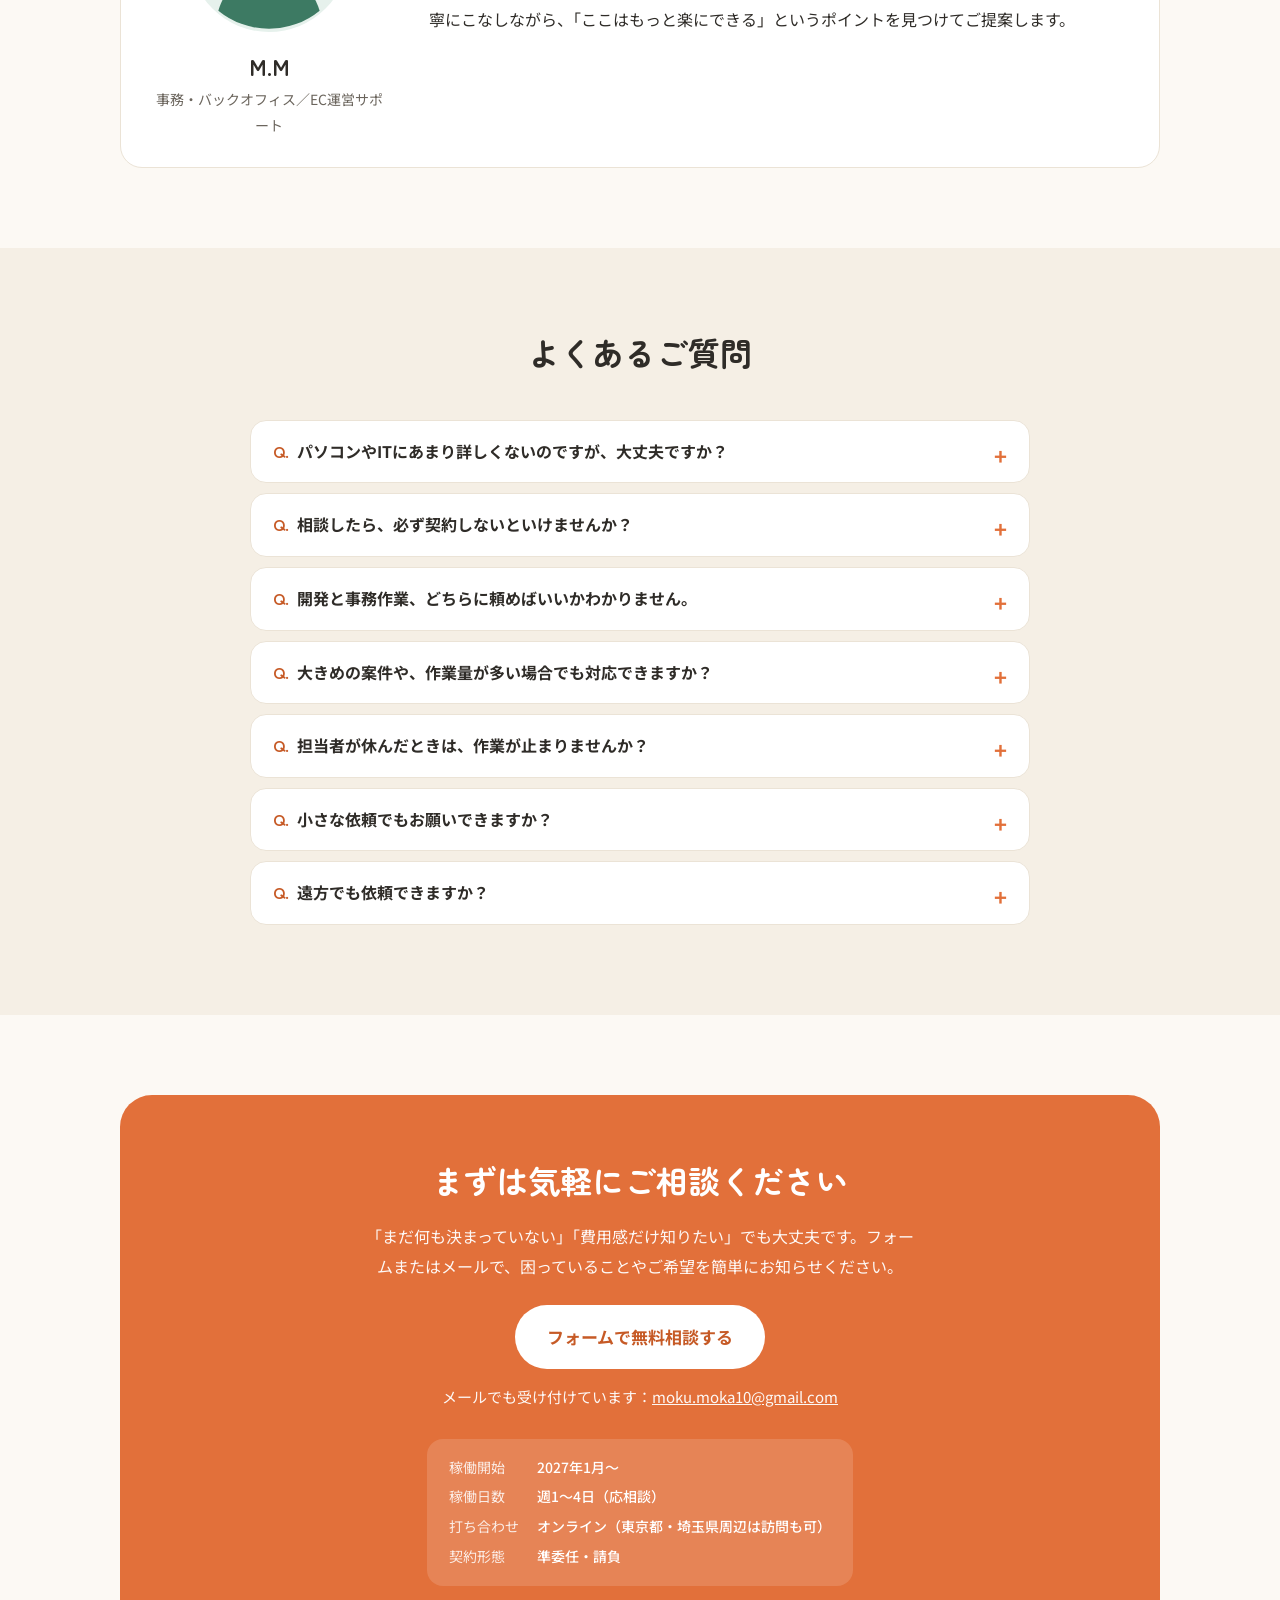
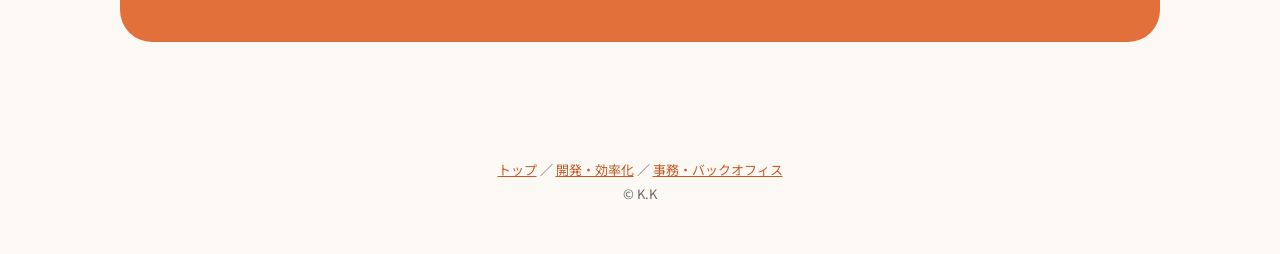
==== commit 951a705f: "Describe team size as multiple members Co-Authored-By: Claude Opus 5.5 <noreply@anthropic.com>" ====
--- a/index.html
+++ b/index.html
@@ -52,7 +52,7 @@
       <div>
         <span class="tagline">個人事業主・小さな会社のパートナー</span>
         <h1><span class="nw"><span class="hl">システム開発</span>も、</span><br><span class="nw"><span class="hl">事務のお手伝い</span>も。</span><br><span class="nw">まとめてご相談ください。</span></h1>
-        <p class="lead">ホームページ制作や業務システムの開発・導入から、データ入力・書類作成などの事務作業の代行まで。開発と事務の両方に対応できる3名のチームが、必要なことだけをわかる言葉でご提案します。</p>
+        <p class="lead">ホームページ制作や業務システムの開発・導入から、データ入力・書類作成などの事務作業の代行まで。開発と事務の両方に対応できる複数名のチームが、必要なことだけをわかる言葉でご提案します。</p>
         <div class="cta">
           <a class="btn" href="#contact">無料で相談してみる</a>
           <a class="btn ghost" href="#areas">できることを見る</a>
@@ -61,7 +61,7 @@
           <span>ご相談・お見積もり無料</span>
           <span>オンラインで全国対応</span>
           <span>小さなご依頼も歓迎</span>
-          <span>3名のチームで対応</span>
+          <span>複数名のチームで対応</span>
         </div>
       </div>
       <div class="axes">
@@ -76,7 +76,7 @@
           <span class="txt"><small>事務作業でお悩みの方</small><b>事務・バックオフィス</b><span>データ入力・書類作成・秘書業務・EC運営の事務<br><em class="plus-pt">作業しながら、効率化もご提案</em></span></span>
           <span class="go">こちら</span>
         </a>
-        <p class="axes-note">開発も事務もわかる3名のチームで対応／オンラインで全国対応</p>
+        <p class="axes-note">開発も事務もわかる複数名のチームで対応／オンラインで全国対応</p>
       </div>
     </div>
   </div>
@@ -159,7 +159,7 @@
         <div class="card reason">
           <div class="num">POINT 3</div>
           <h3>複数名のチームだから、止まりません</h3>
-          <p>開発と事務の両方に対応できるメンバー3名で対応します。作業量が多いときは分担して並行で進め、担当者が休みのときも別のメンバーが引き継ぎます。</p>
+          <p>開発と事務の両方に対応できる複数名のメンバーで対応します。作業量が多いときは分担して並行で進め、担当者が休みのときも別のメンバーが引き継ぎます。</p>
         </div>
         <div class="card reason">
           <div class="num">POINT 4</div>
@@ -188,7 +188,7 @@
     <div class="wrap">
       <div class="sec-head">
         <h2>メンバー紹介</h2>
-        <p>K.Kのほかに、開発と事務の両方ができるメンバーが2名。3名のチームで、ご依頼の内容や量に合わせて分担して対応します。</p>
+        <p>K.Kのほかに、開発と事務の両方ができるメンバーが在籍。複数名のチームで、ご依頼の内容や量に合わせて分担して対応します。</p>
       </div>
       <div class="members">
       <div class="card profile">
@@ -234,7 +234,7 @@
         <details><summary>パソコンやITにあまり詳しくないのですが、大丈夫ですか？</summary><p>もちろん大丈夫です。「こんなことに困っている」「こうなったらいいな」をそのままお話しください。必要なことはこちらで整理して、わかりやすくご説明します。</p></details>
         <details><summary>相談したら、必ず契約しないといけませんか？</summary><p>いいえ。ご相談だけでも歓迎です。お話を伺ったうえで、ご依頼いただくかどうかはゆっくりご検討ください。</p></details>
         <details><summary>開発と事務作業、どちらに頼めばいいかわかりません。</summary><p>窓口はひとつなので、分けて考えなくて大丈夫です。お困りごとを伺って、仕組みを作るのがよいか、作業の代行がよいか、両方を組み合わせるのがよいかをご提案します。</p></details>
-        <details><summary>大きめの案件や、作業量が多い場合でも対応できますか？</summary><p>はい。3名のチームで分担し、並行して進めます。作業量に合わせて体制を調整しますので、まずは内容をお聞かせください。</p></details>
+        <details><summary>大きめの案件や、作業量が多い場合でも対応できますか？</summary><p>はい。複数名のチームで分担し、並行して進めます。作業量に合わせて体制を調整しますので、まずは内容をお聞かせください。</p></details>
         <details><summary>担当者が休んだときは、作業が止まりませんか？</summary><p>複数名で対応しているので、担当者が不在のときも別のメンバーが引き継ぎます。作業の手順や進み具合はチーム内で共有しながら進めます。</p></details>
         <details><summary>小さな依頼でもお願いできますか？</summary><p>はい。単発の作業や、スプレッドシートを使ったちょっとした自動化など、小さなご依頼からお受けしています。</p></details>
         <details><summary>遠方でも依頼できますか？</summary><p>オンライン（Google Meet、Zoomなど）で全国から対応しています。東京都・埼玉県周辺であれば、打ち合わせに伺うこともできます。</p></details>
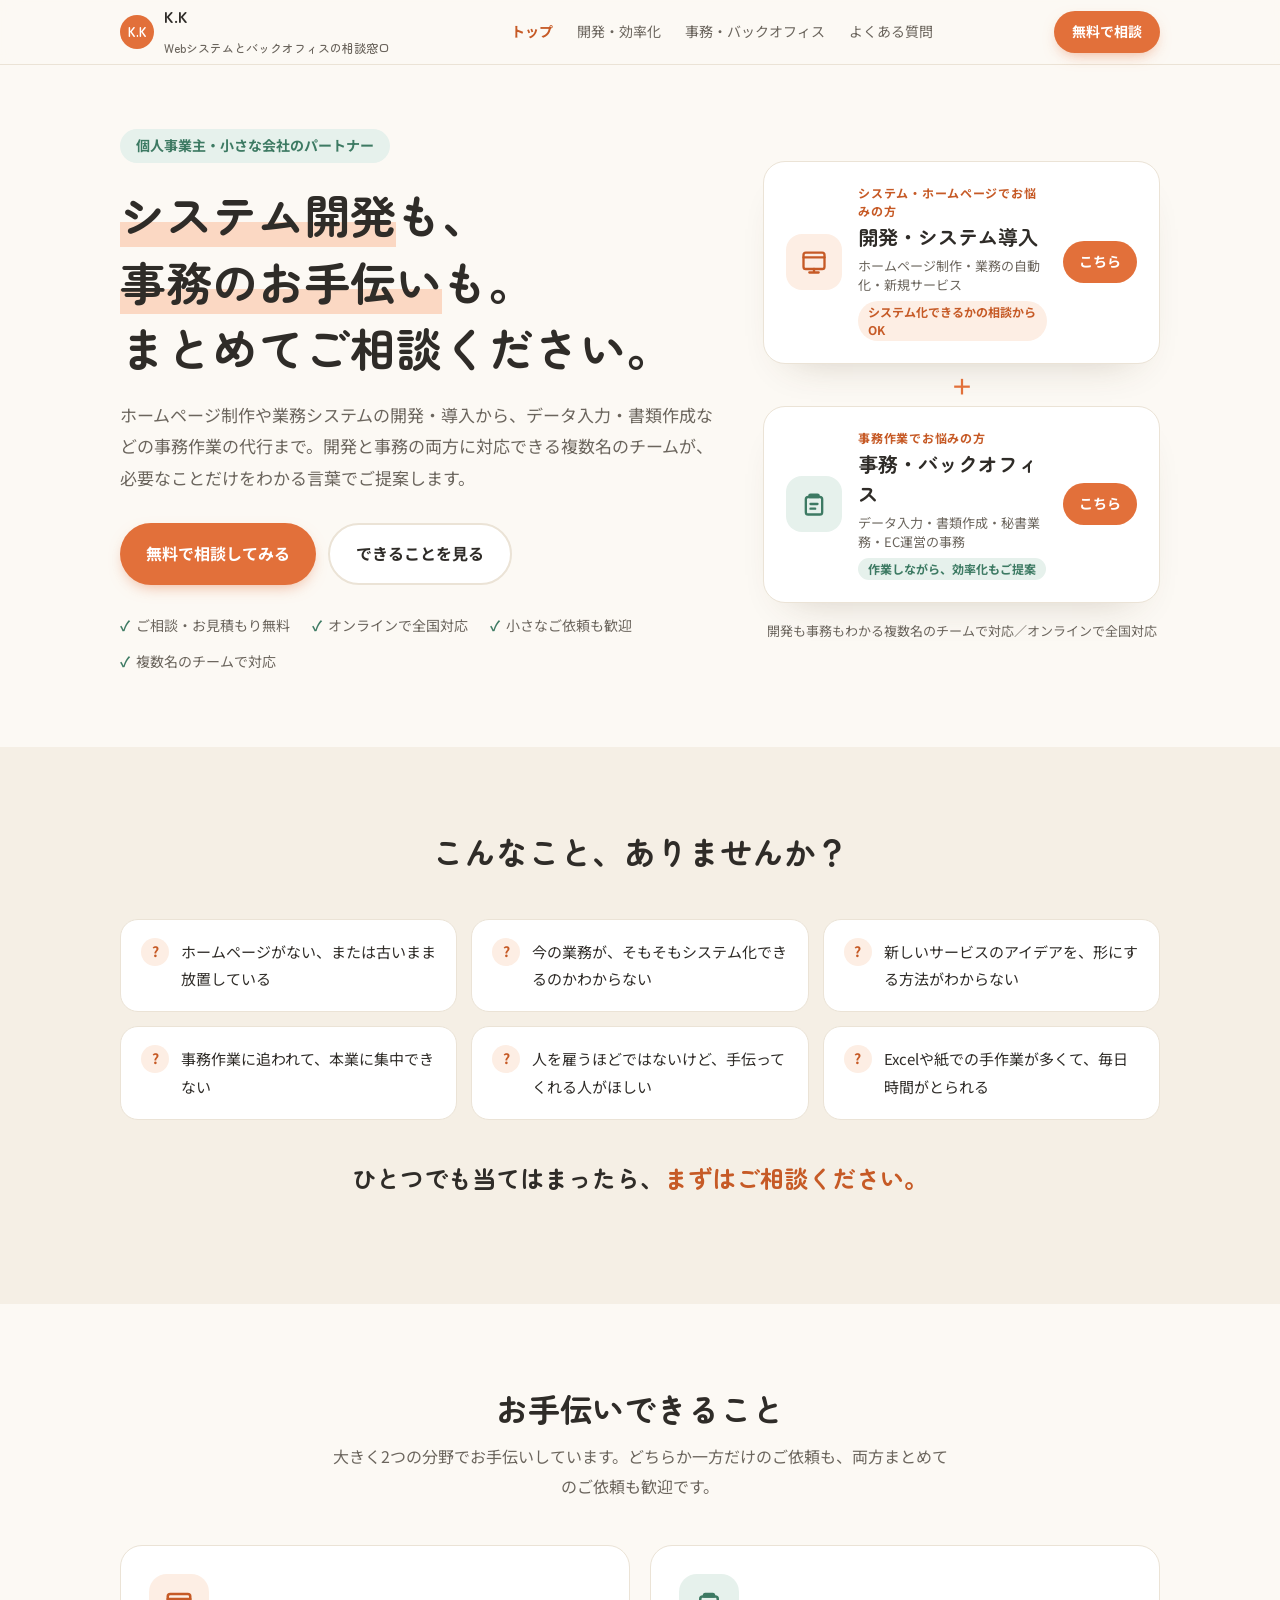
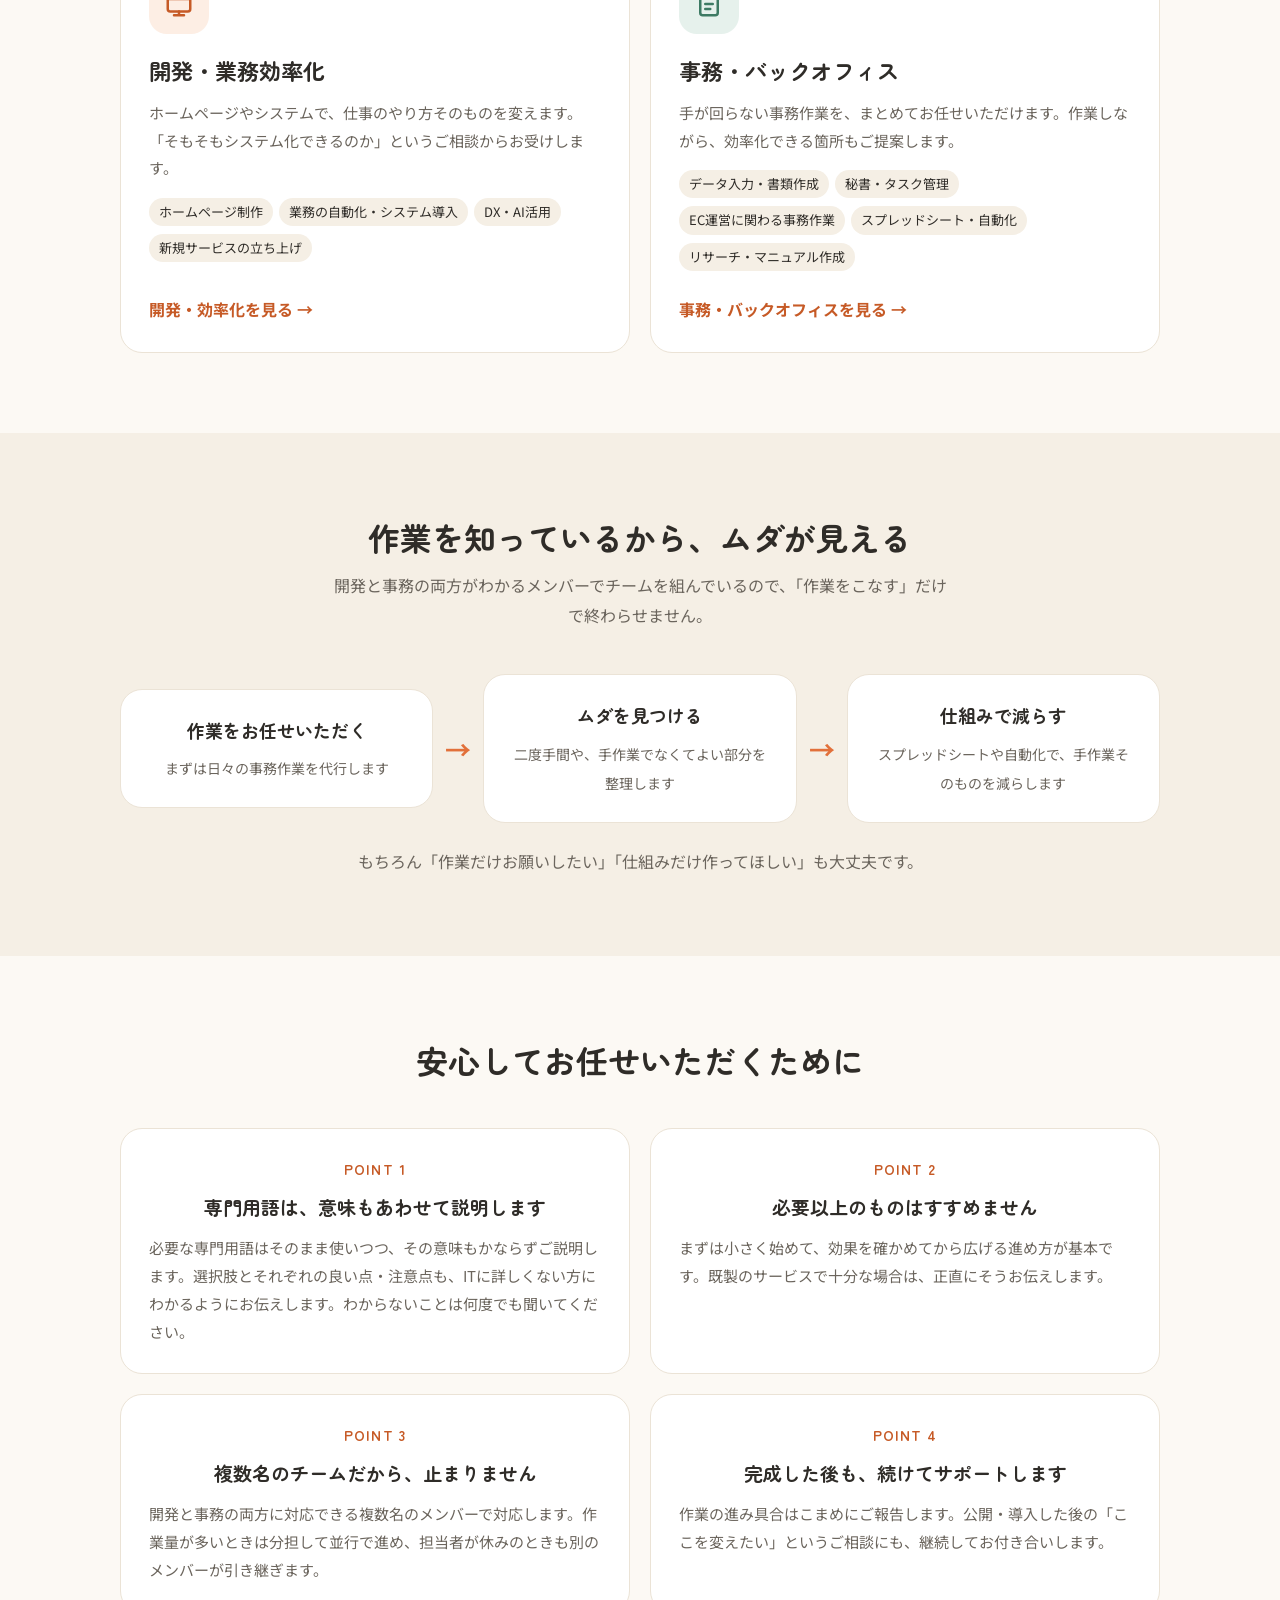
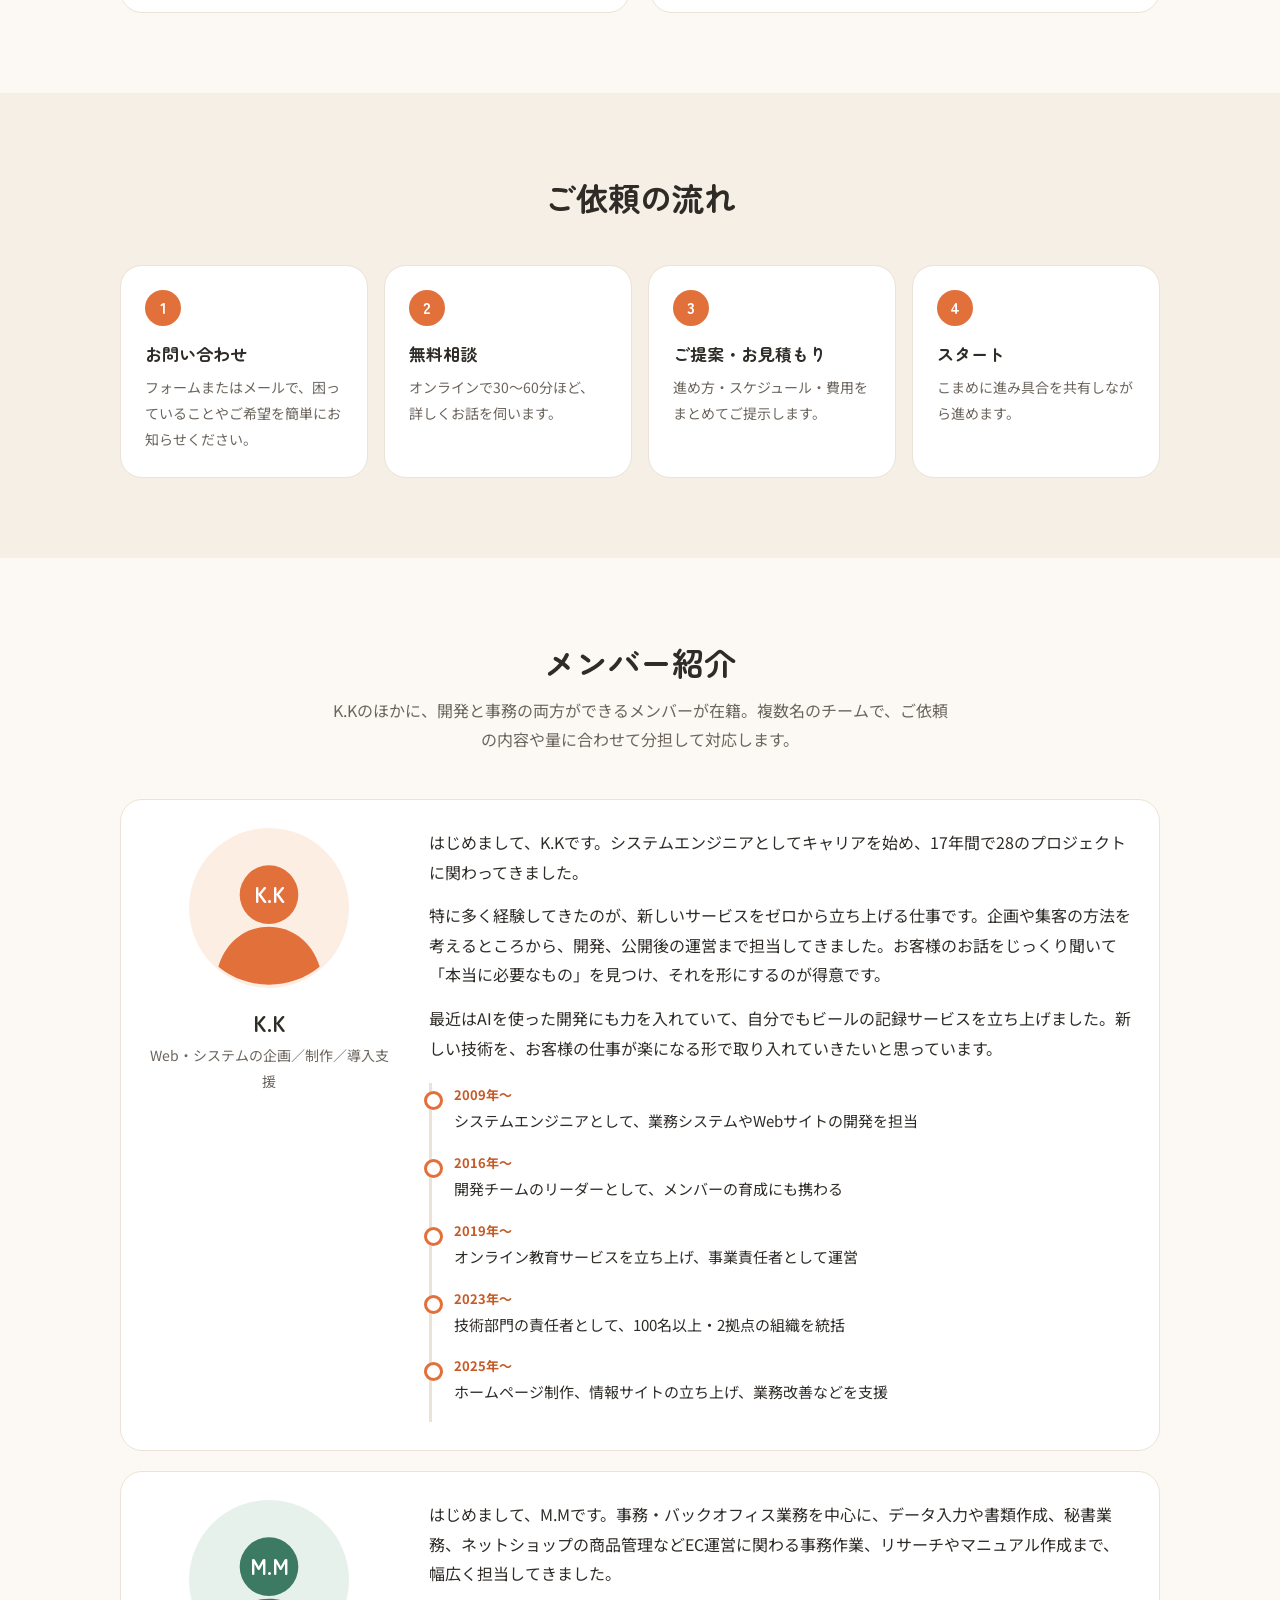
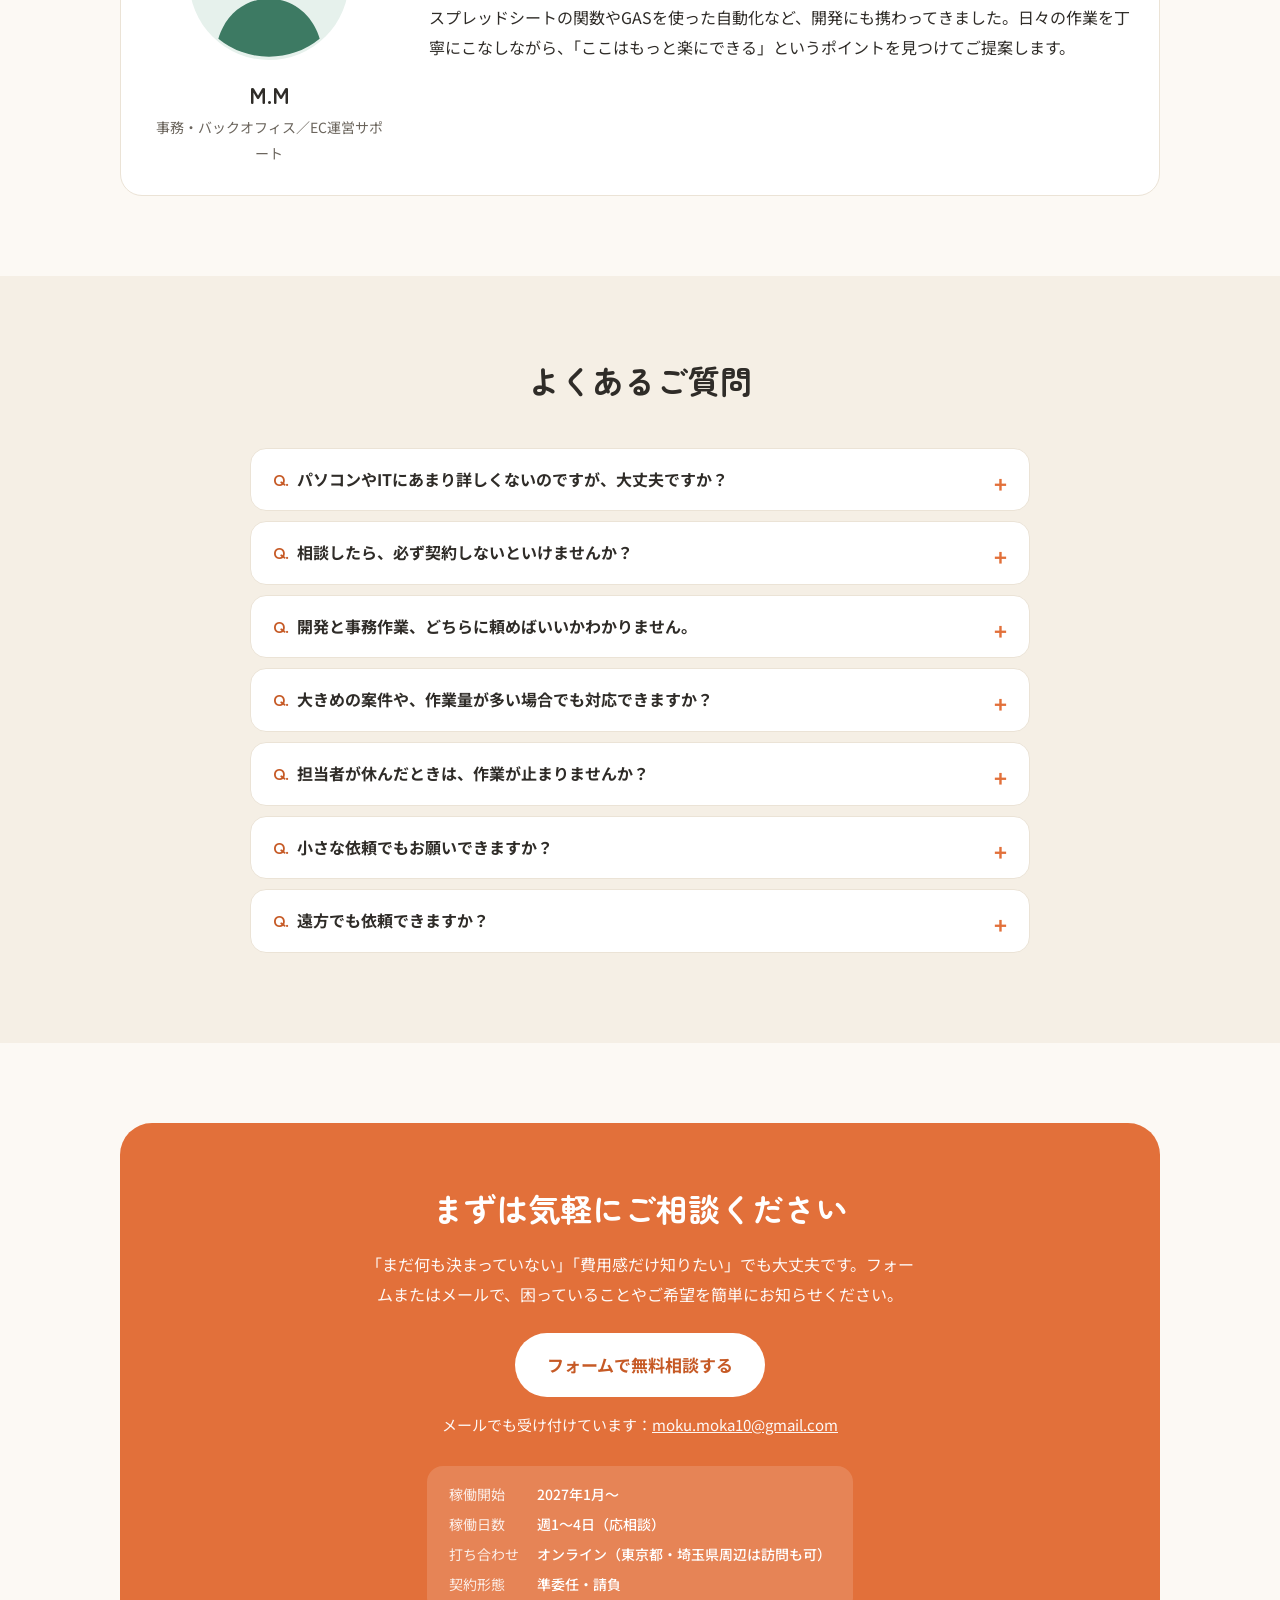
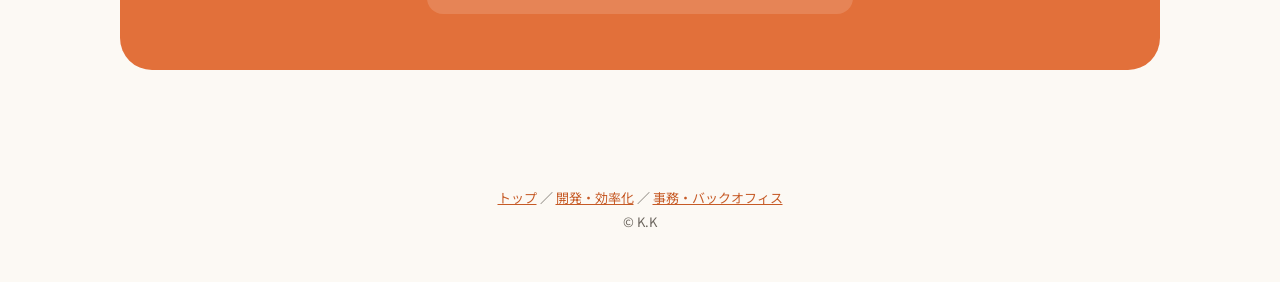
==== commit f43ff5e7: "Explain jargon instead of avoiding it Co-Authored-By: Claude Opus 5.5 <noreply@anthropic.com>" ====
--- a/index.html
+++ b/index.html
@@ -148,8 +148,8 @@
       <div class="grid2">
         <div class="card reason">
           <div class="num">POINT 1</div>
-          <h3>専門用語を使わずに説明します</h3>
-          <p>ITに詳しくない方にもわかる言葉で、選択肢とそれぞれの良い点・注意点をお伝えします。わからないことは何度でも聞いてください。</p>
+          <h3>専門用語は、意味もあわせて説明します</h3>
+          <p>必要な専門用語はそのまま使いつつ、その意味もかならずご説明します。選択肢とそれぞれの良い点・注意点も、ITに詳しくない方にわかるようにお伝えします。わからないことは何度でも聞いてください。</p>
         </div>
         <div class="card reason">
           <div class="num">POINT 2</div>
@@ -231,7 +231,7 @@
         <h2>よくあるご質問</h2>
       </div>
       <div class="faq">
-        <details><summary>パソコンやITにあまり詳しくないのですが、大丈夫ですか？</summary><p>もちろん大丈夫です。「こんなことに困っている」「こうなったらいいな」をそのままお話しください。必要なことはこちらで整理して、わかりやすくご説明します。</p></details>
+        <details><summary>パソコンやITにあまり詳しくないのですが、大丈夫ですか？</summary><p>もちろん大丈夫です。「こんなことに困っている」「こうなったらいいな」をそのままお話しください。必要なことはこちらで整理して、わかりやすくご説明します。専門用語が出てくるときは、その意味もあわせてお伝えします。</p></details>
         <details><summary>相談したら、必ず契約しないといけませんか？</summary><p>いいえ。ご相談だけでも歓迎です。お話を伺ったうえで、ご依頼いただくかどうかはゆっくりご検討ください。</p></details>
         <details><summary>開発と事務作業、どちらに頼めばいいかわかりません。</summary><p>窓口はひとつなので、分けて考えなくて大丈夫です。お困りごとを伺って、仕組みを作るのがよいか、作業の代行がよいか、両方を組み合わせるのがよいかをご提案します。</p></details>
         <details><summary>大きめの案件や、作業量が多い場合でも対応できますか？</summary><p>はい。複数名のチームで分担し、並行して進めます。作業量に合わせて体制を調整しますので、まずは内容をお聞かせください。</p></details>
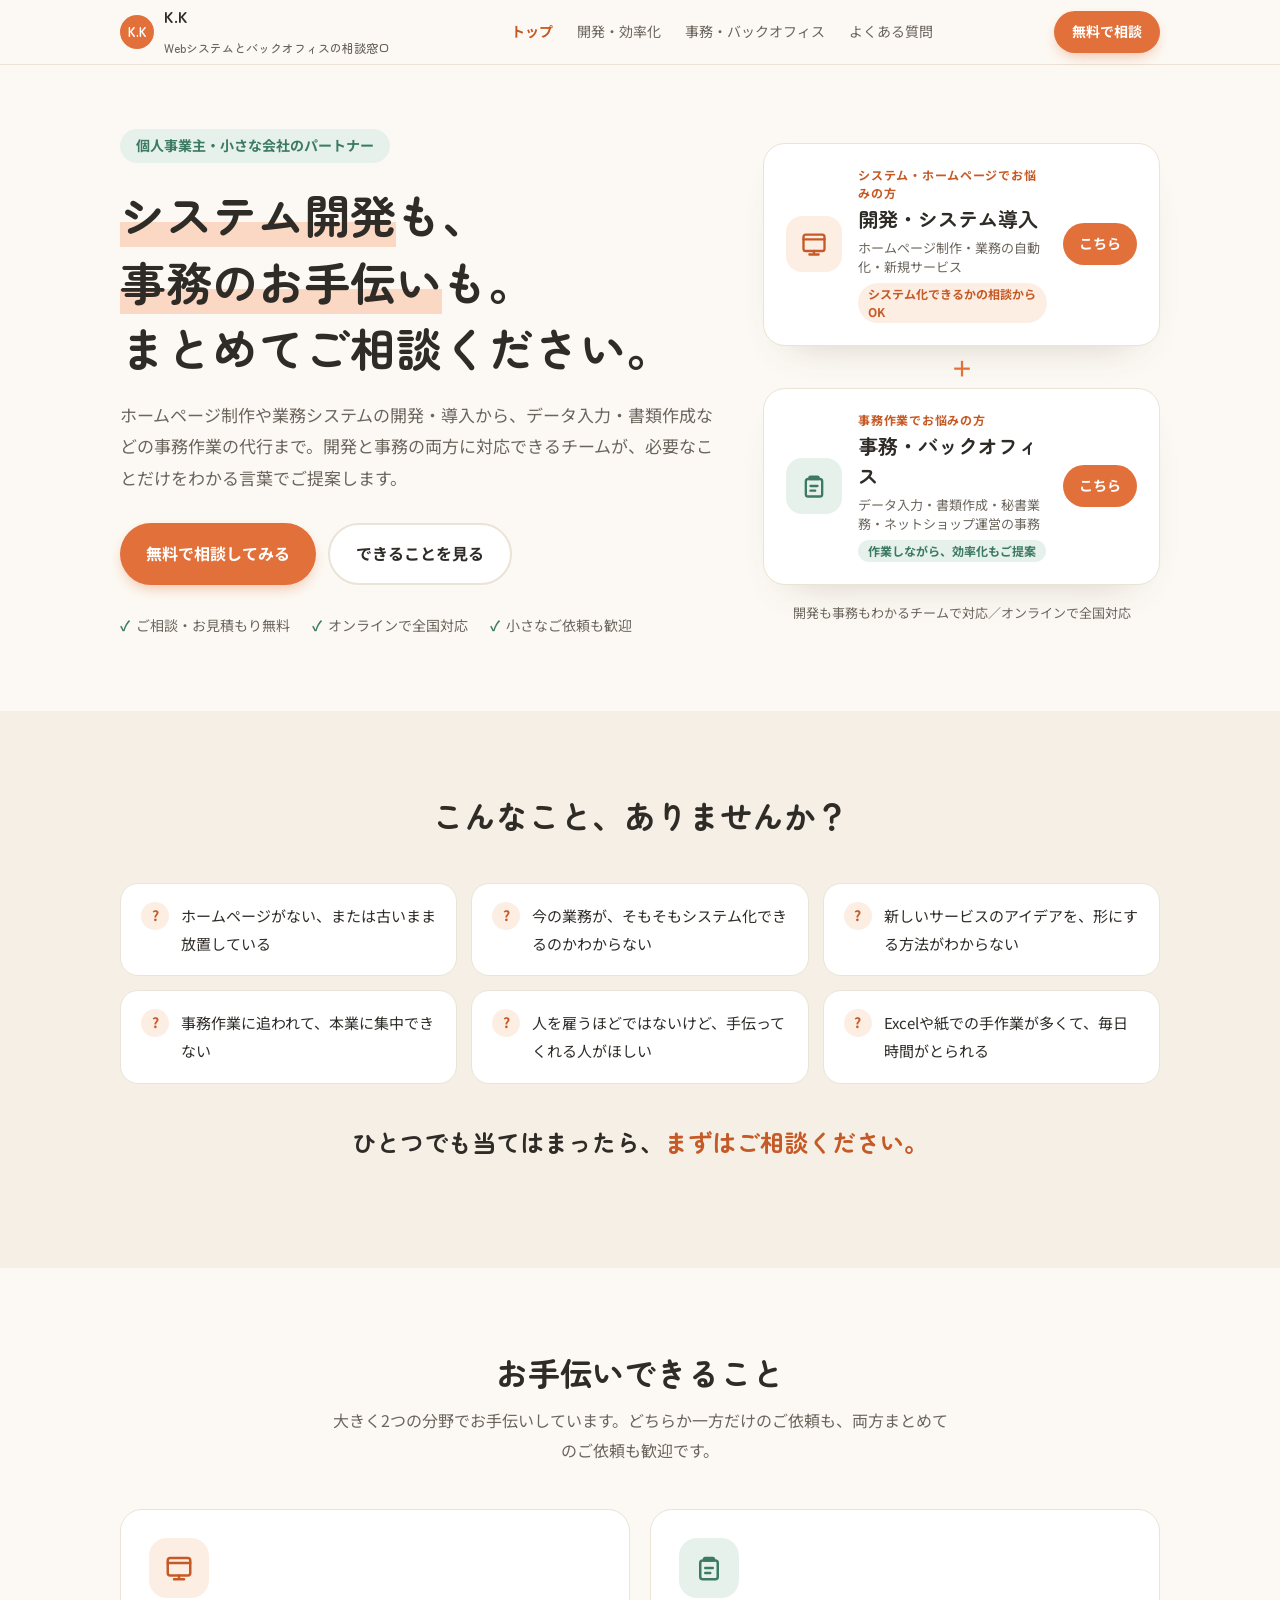
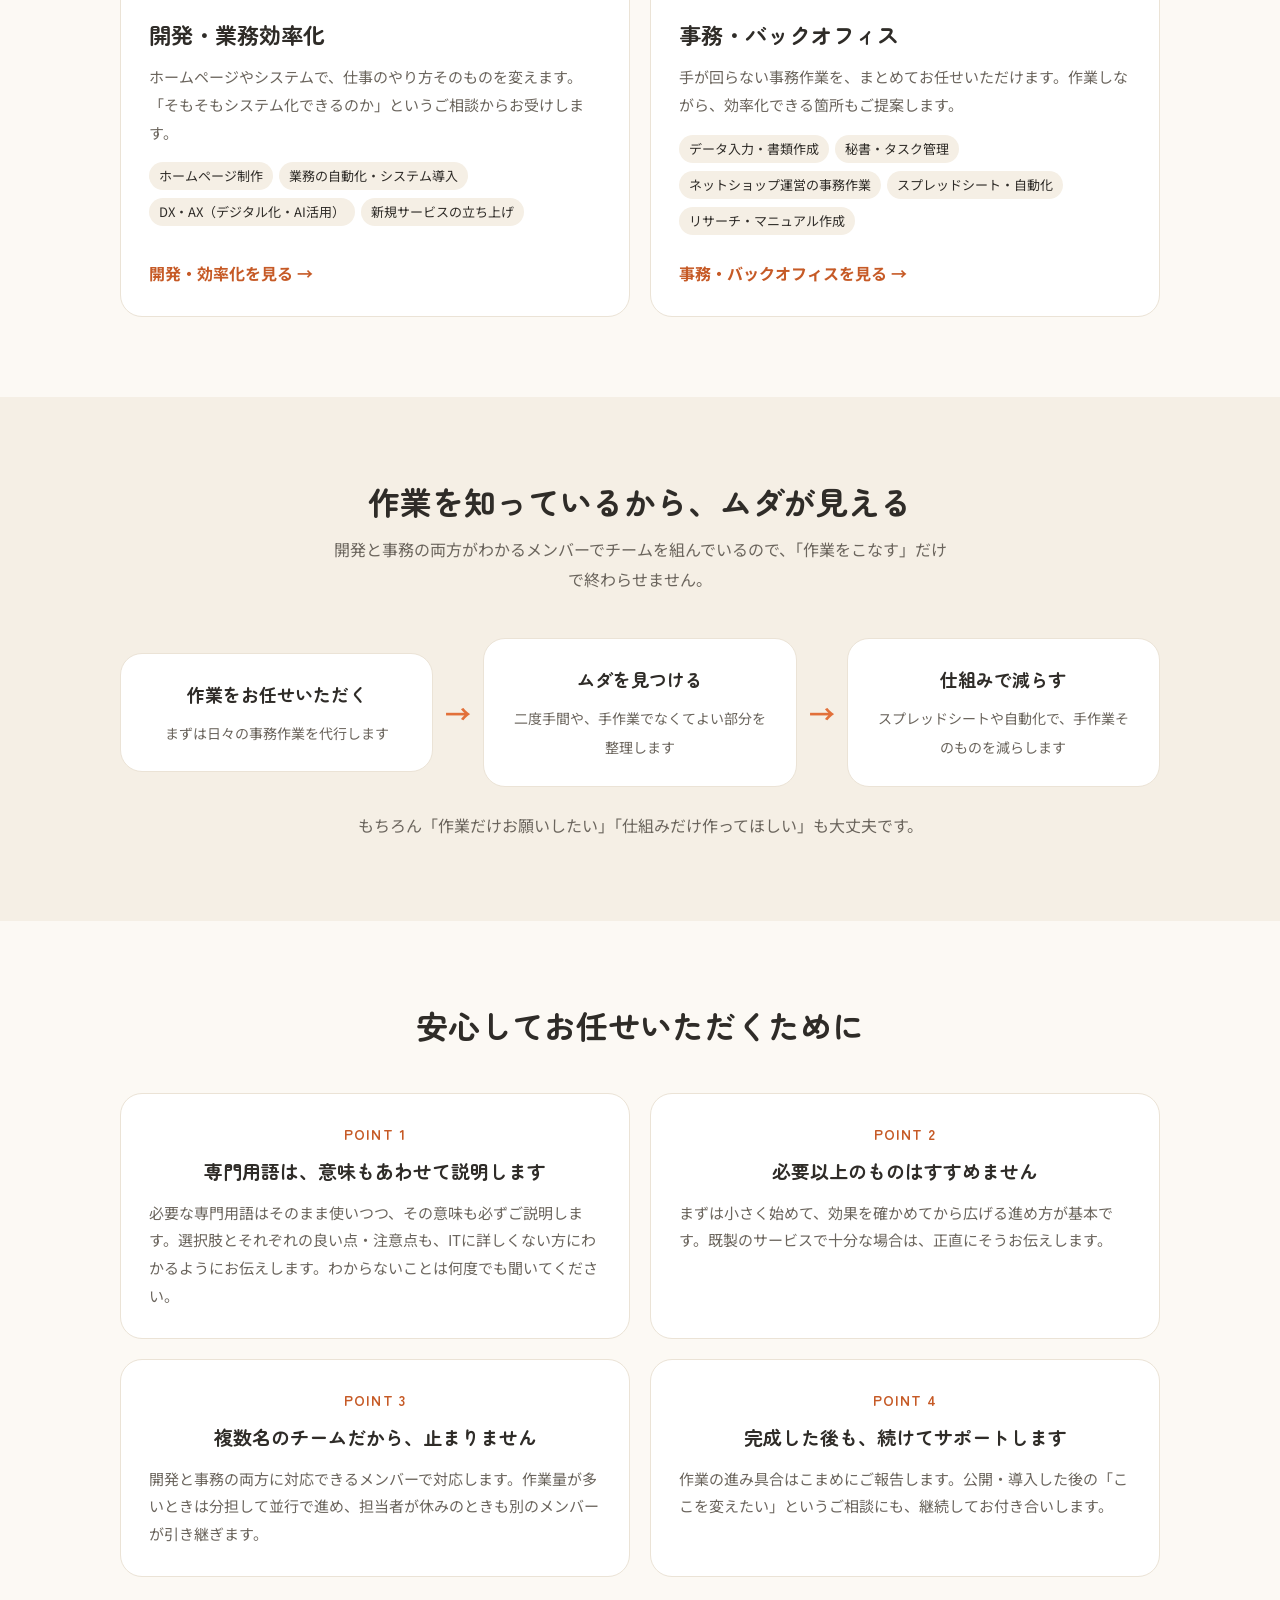
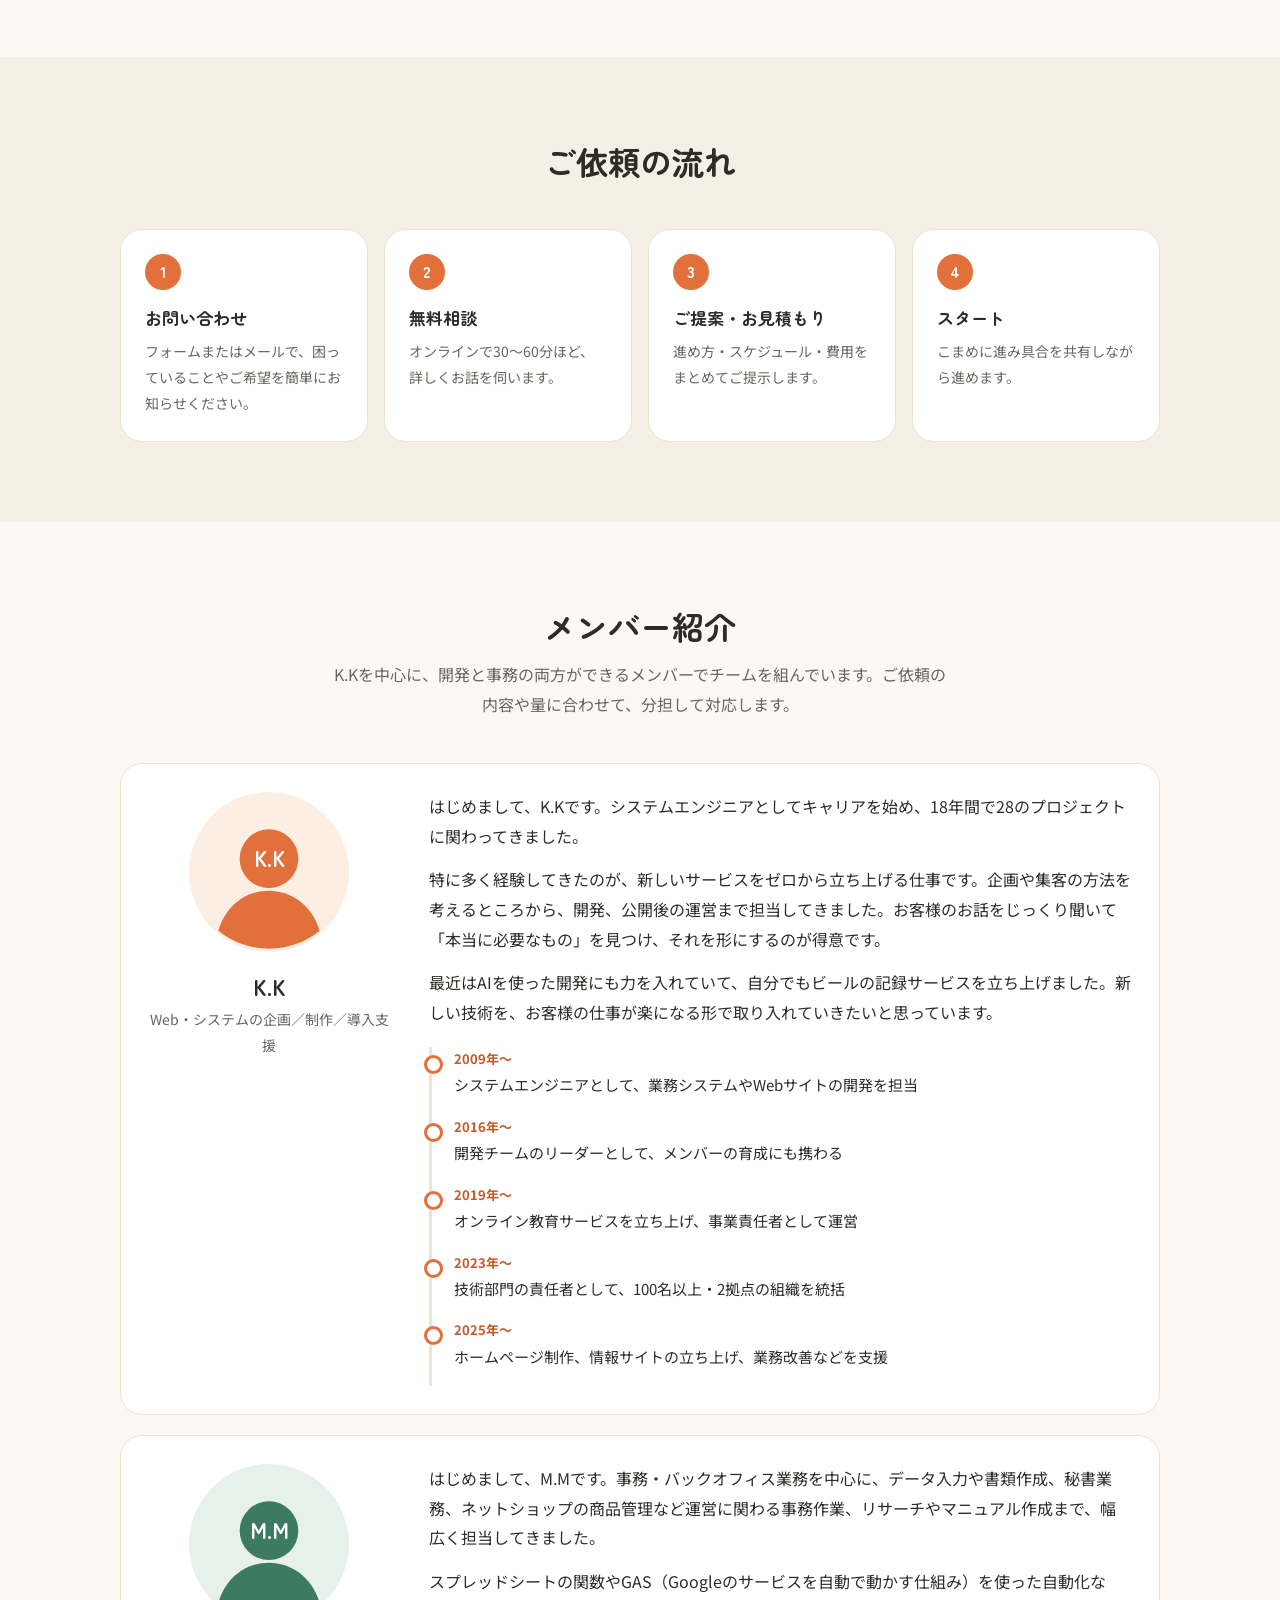
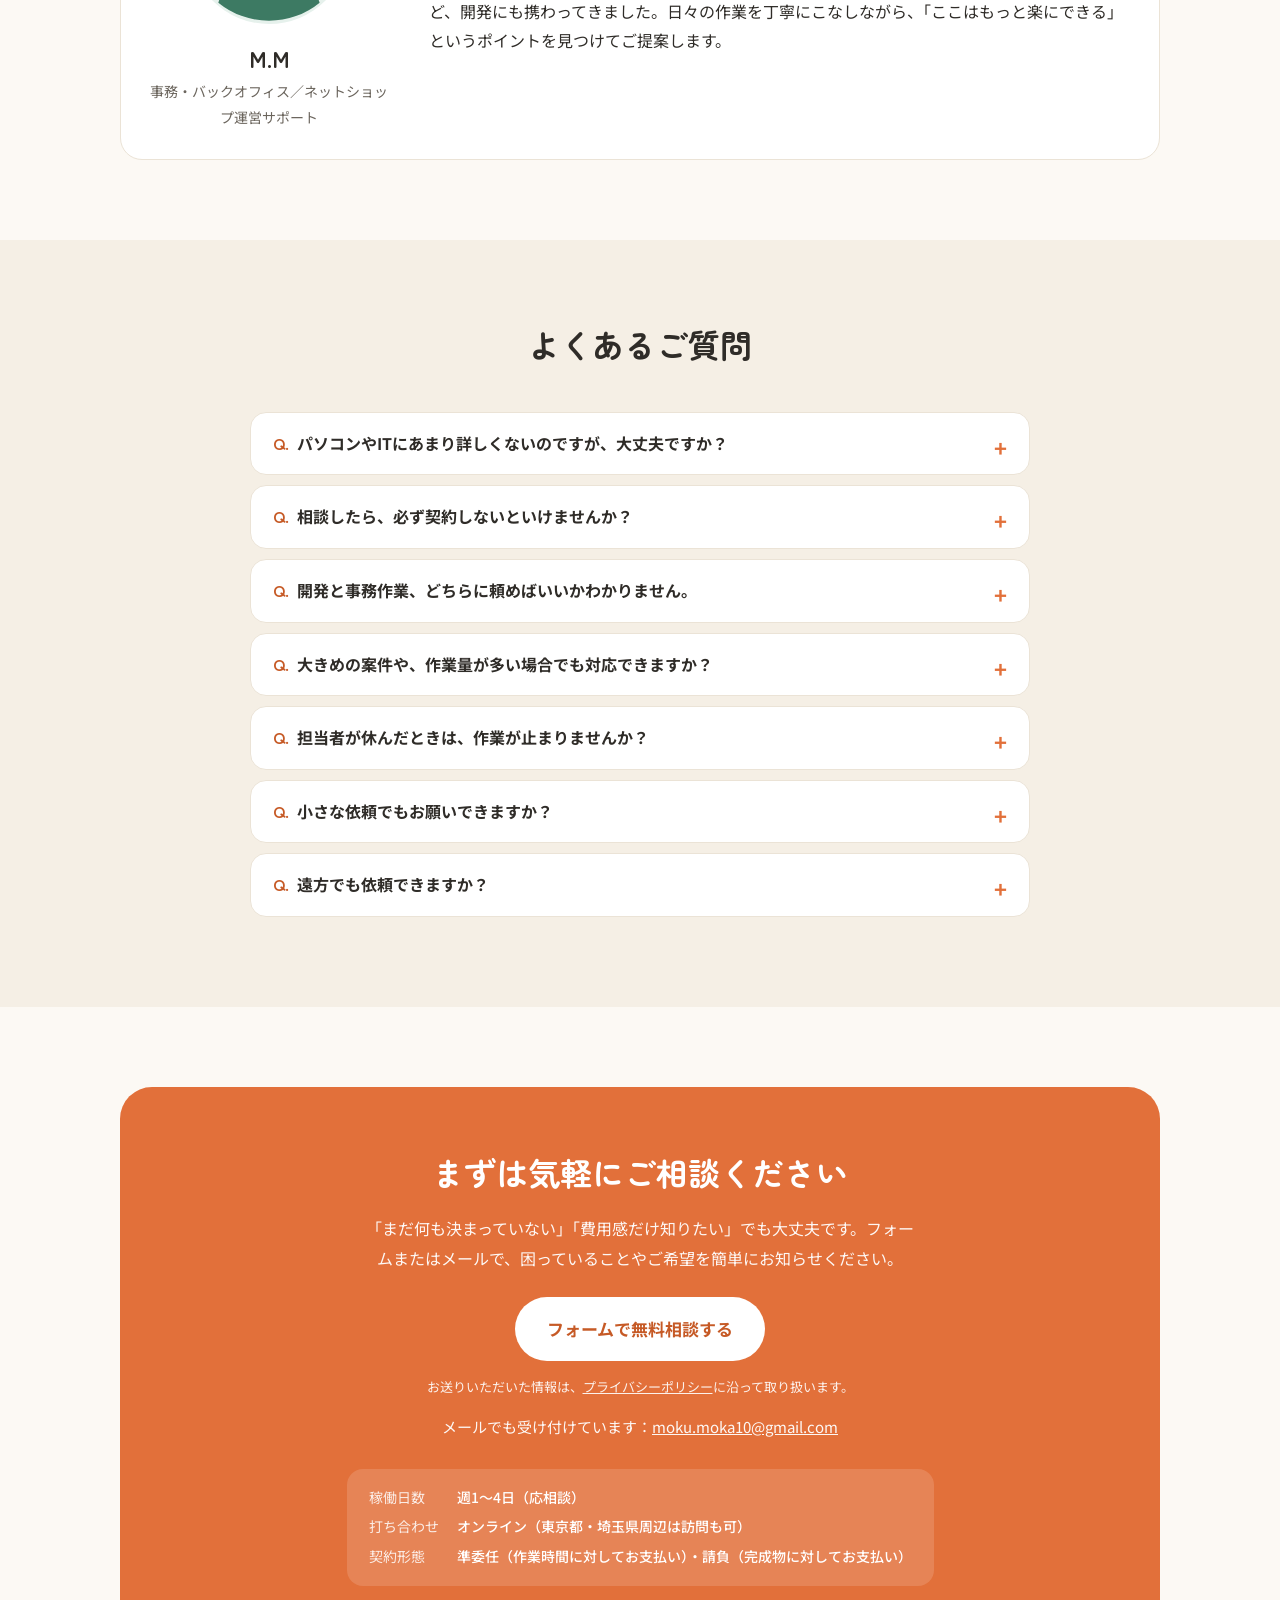
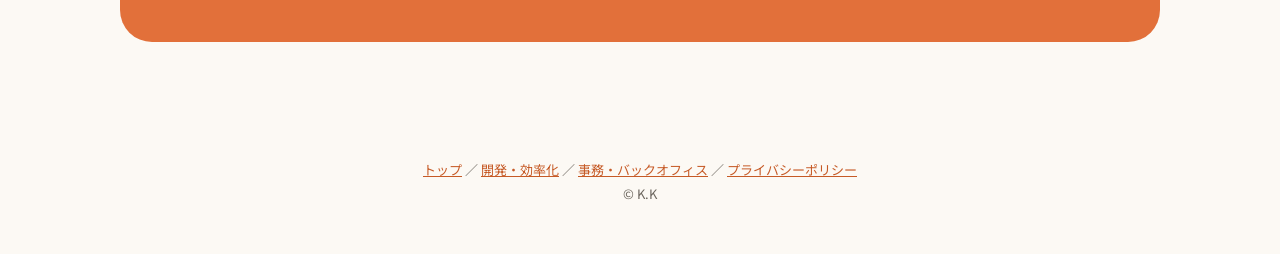
==== commit 2b5e65a5: "Add privacy policy, explain jargon and tidy wording Co-Authored-By: Claude Opus 5.5 <noreply@anthrop" ====
--- a/index.html
+++ b/index.html
@@ -5,7 +5,7 @@
 <meta name="viewport" content="width=device-width, initial-scale=1">
 <meta name="color-scheme" content="light">
 <title>K.K | システム開発も、事務のお手伝いも</title>
-<meta name="description" content="個人事業主・小さな会社のWebシステムとバックオフィスの相談窓口。データ入力や書類作成、EC運営の事務作業の代行から、業務の効率化、ホームページ制作、新規サービスの立ち上げまで対応します。ご相談・お見積もりは無料です。">
+<meta name="description" content="個人事業主・小さな会社のWebシステムとバックオフィスの相談窓口。データ入力や書類作成、ネットショップ運営の事務作業の代行から、業務の効率化、ホームページ制作、新規サービスの立ち上げまで対応します。ご相談・お見積もりは無料です。">
 <meta property="og:title" content="K.K | システム開発も、事務のお手伝いも">
 <meta property="og:description" content="システム開発・業務効率化と、事務・バックオフィスのサポートの両方に対応。作業を知っているから、ムダを減らす仕組みまでご提案できます。">
 <meta property="og:type" content="website">
@@ -52,7 +52,7 @@
       <div>
         <span class="tagline">個人事業主・小さな会社のパートナー</span>
         <h1><span class="nw"><span class="hl">システム開発</span>も、</span><br><span class="nw"><span class="hl">事務のお手伝い</span>も。</span><br><span class="nw">まとめてご相談ください。</span></h1>
-        <p class="lead">ホームページ制作や業務システムの開発・導入から、データ入力・書類作成などの事務作業の代行まで。開発と事務の両方に対応できる複数名のチームが、必要なことだけをわかる言葉でご提案します。</p>
+        <p class="lead">ホームページ制作や業務システムの開発・導入から、データ入力・書類作成などの事務作業の代行まで。開発と事務の両方に対応できるチームが、必要なことだけをわかる言葉でご提案します。</p>
         <div class="cta">
           <a class="btn" href="#contact">無料で相談してみる</a>
           <a class="btn ghost" href="#areas">できることを見る</a>
@@ -61,7 +61,6 @@
           <span>ご相談・お見積もり無料</span>
           <span>オンラインで全国対応</span>
           <span>小さなご依頼も歓迎</span>
-          <span>複数名のチームで対応</span>
         </div>
       </div>
       <div class="axes">
@@ -73,10 +72,10 @@
         <div class="plus" aria-hidden="true">＋</div>
         <a class="axis" href="office.html">
           <span class="icon c-green"><svg viewBox="0 0 24 24" fill="none" stroke="currentColor" stroke-width="2" stroke-linecap="round" stroke-linejoin="round"><path d="M9 4h6a1 1 0 0 1 1 1v1H8V5a1 1 0 0 1 1-1z"/><rect x="5" y="6" width="14" height="15" rx="2"/><path d="M9 12h6M9 16h4"/></svg></span>
-          <span class="txt"><small>事務作業でお悩みの方</small><b>事務・バックオフィス</b><span>データ入力・書類作成・秘書業務・EC運営の事務<br><em class="plus-pt">作業しながら、効率化もご提案</em></span></span>
+          <span class="txt"><small>事務作業でお悩みの方</small><b>事務・バックオフィス</b><span>データ入力・書類作成・秘書業務・ネットショップ運営の事務<br><em class="plus-pt">作業しながら、効率化もご提案</em></span></span>
           <span class="go">こちら</span>
         </a>
-        <p class="axes-note">開発も事務もわかる複数名のチームで対応／オンラインで全国対応</p>
+        <p class="axes-note">開発も事務もわかるチームで対応／オンラインで全国対応</p>
       </div>
     </div>
   </div>
@@ -109,14 +108,14 @@
           <div class="icon c-orange"><svg viewBox="0 0 24 24" fill="none" stroke="currentColor" stroke-width="2" stroke-linecap="round" stroke-linejoin="round"><rect x="3" y="4" width="18" height="14" rx="2"/><path d="M3 8h18M8 21h8M12 18v3"/></svg></div>
           <h3>開発・業務効率化</h3>
           <p>ホームページやシステムで、仕事のやり方そのものを変えます。「そもそもシステム化できるのか」というご相談からお受けします。</p>
-          <div class="tags"><span class="pill">ホームページ制作</span><span class="pill">業務の自動化・システム導入</span><span class="pill">DX・AI活用</span><span class="pill">新規サービスの立ち上げ</span></div>
+          <div class="tags"><span class="pill">ホームページ制作</span><span class="pill">業務の自動化・システム導入</span><span class="pill">DX・AX（デジタル化・AI活用）</span><span class="pill">新規サービスの立ち上げ</span></div>
           <span class="go">開発・効率化を見る →</span>
         </a>
         <a class="card entry" href="office.html">
           <div class="icon c-green"><svg viewBox="0 0 24 24" fill="none" stroke="currentColor" stroke-width="2" stroke-linecap="round" stroke-linejoin="round"><path d="M9 4h6a1 1 0 0 1 1 1v1H8V5a1 1 0 0 1 1-1z"/><rect x="5" y="6" width="14" height="15" rx="2"/><path d="M9 12h6M9 16h4"/></svg></div>
           <h3>事務・バックオフィス</h3>
           <p>手が回らない事務作業を、まとめてお任せいただけます。作業しながら、効率化できる箇所もご提案します。</p>
-          <div class="tags"><span class="pill">データ入力・書類作成</span><span class="pill">秘書・タスク管理</span><span class="pill">EC運営に関わる事務作業</span><span class="pill">スプレッドシート・自動化</span><span class="pill">リサーチ・マニュアル作成</span></div>
+          <div class="tags"><span class="pill">データ入力・書類作成</span><span class="pill">秘書・タスク管理</span><span class="pill">ネットショップ運営の事務作業</span><span class="pill">スプレッドシート・自動化</span><span class="pill">リサーチ・マニュアル作成</span></div>
           <span class="go">事務・バックオフィスを見る →</span>
         </a>
       </div>
@@ -149,7 +148,7 @@
         <div class="card reason">
           <div class="num">POINT 1</div>
           <h3>専門用語は、意味もあわせて説明します</h3>
-          <p>必要な専門用語はそのまま使いつつ、その意味もかならずご説明します。選択肢とそれぞれの良い点・注意点も、ITに詳しくない方にわかるようにお伝えします。わからないことは何度でも聞いてください。</p>
+          <p>必要な専門用語はそのまま使いつつ、その意味も必ずご説明します。選択肢とそれぞれの良い点・注意点も、ITに詳しくない方にわかるようにお伝えします。わからないことは何度でも聞いてください。</p>
         </div>
         <div class="card reason">
           <div class="num">POINT 2</div>
@@ -159,7 +158,7 @@
         <div class="card reason">
           <div class="num">POINT 3</div>
           <h3>複数名のチームだから、止まりません</h3>
-          <p>開発と事務の両方に対応できる複数名のメンバーで対応します。作業量が多いときは分担して並行で進め、担当者が休みのときも別のメンバーが引き継ぎます。</p>
+          <p>開発と事務の両方に対応できるメンバーで対応します。作業量が多いときは分担して並行で進め、担当者が休みのときも別のメンバーが引き継ぎます。</p>
         </div>
         <div class="card reason">
           <div class="num">POINT 4</div>
@@ -188,7 +187,7 @@
     <div class="wrap">
       <div class="sec-head">
         <h2>メンバー紹介</h2>
-        <p>K.Kのほかに、開発と事務の両方ができるメンバーが在籍。複数名のチームで、ご依頼の内容や量に合わせて分担して対応します。</p>
+        <p>K.Kを中心に、開発と事務の両方ができるメンバーでチームを組んでいます。ご依頼の内容や量に合わせて、分担して対応します。</p>
       </div>
       <div class="members">
       <div class="card profile">
@@ -198,7 +197,7 @@
           <div class="role">Web・システムの企画／制作／導入支援</div>
         </div>
         <div>
-          <p>はじめまして、K.Kです。システムエンジニアとしてキャリアを始め、17年間で28のプロジェクトに関わってきました。</p>
+          <p>はじめまして、K.Kです。システムエンジニアとしてキャリアを始め、18年間で28のプロジェクトに関わってきました。</p>
           <p>特に多く経験してきたのが、新しいサービスをゼロから立ち上げる仕事です。企画や集客の方法を考えるところから、開発、公開後の運営まで担当してきました。お客様のお話をじっくり聞いて「本当に必要なもの」を見つけ、それを形にするのが得意です。</p>
           <p>最近はAIを使った開発にも力を入れていて、自分でもビールの記録サービスを立ち上げました。新しい技術を、お客様の仕事が楽になる形で取り入れていきたいと思っています。</p>
           <ul class="history">
@@ -214,11 +213,11 @@
         <div class="side">
           <svg class="avatar" role="img" aria-label="M.Mのアイコン"><use href="#avatar2"/></svg>
           <div class="name">M.M</div>
-          <div class="role">事務・バックオフィス／EC運営サポート</div>
+          <div class="role">事務・バックオフィス／ネットショップ運営サポート</div>
         </div>
         <div>
-          <p>はじめまして、M.Mです。事務・バックオフィス業務を中心に、データ入力や書類作成、秘書業務、ネットショップの商品管理などEC運営に関わる事務作業、リサーチやマニュアル作成まで、幅広く担当してきました。</p>
-          <p>スプレッドシートの関数やGASを使った自動化など、開発にも携わってきました。日々の作業を丁寧にこなしながら、「ここはもっと楽にできる」というポイントを見つけてご提案します。</p>
+          <p>はじめまして、M.Mです。事務・バックオフィス業務を中心に、データ入力や書類作成、秘書業務、ネットショップの商品管理など運営に関わる事務作業、リサーチやマニュアル作成まで、幅広く担当してきました。</p>
+          <p>スプレッドシートの関数やGAS（Googleのサービスを自動で動かす仕組み）を使った自動化など、開発にも携わってきました。日々の作業を丁寧にこなしながら、「ここはもっと楽にできる」というポイントを見つけてご提案します。</p>
         </div>
       </div>
       </div>
@@ -234,7 +233,7 @@
         <details><summary>パソコンやITにあまり詳しくないのですが、大丈夫ですか？</summary><p>もちろん大丈夫です。「こんなことに困っている」「こうなったらいいな」をそのままお話しください。必要なことはこちらで整理して、わかりやすくご説明します。専門用語が出てくるときは、その意味もあわせてお伝えします。</p></details>
         <details><summary>相談したら、必ず契約しないといけませんか？</summary><p>いいえ。ご相談だけでも歓迎です。お話を伺ったうえで、ご依頼いただくかどうかはゆっくりご検討ください。</p></details>
         <details><summary>開発と事務作業、どちらに頼めばいいかわかりません。</summary><p>窓口はひとつなので、分けて考えなくて大丈夫です。お困りごとを伺って、仕組みを作るのがよいか、作業の代行がよいか、両方を組み合わせるのがよいかをご提案します。</p></details>
-        <details><summary>大きめの案件や、作業量が多い場合でも対応できますか？</summary><p>はい。複数名のチームで分担し、並行して進めます。作業量に合わせて体制を調整しますので、まずは内容をお聞かせください。</p></details>
+        <details><summary>大きめの案件や、作業量が多い場合でも対応できますか？</summary><p>はい。メンバーで分担し、並行して進めます。作業量に合わせて体制を調整しますので、まずは内容をお聞かせください。</p></details>
         <details><summary>担当者が休んだときは、作業が止まりませんか？</summary><p>複数名で対応しているので、担当者が不在のときも別のメンバーが引き継ぎます。作業の手順や進み具合はチーム内で共有しながら進めます。</p></details>
         <details><summary>小さな依頼でもお願いできますか？</summary><p>はい。単発の作業や、スプレッドシートを使ったちょっとした自動化など、小さなご依頼からお受けしています。</p></details>
         <details><summary>遠方でも依頼できますか？</summary><p>オンライン（Google Meet、Zoomなど）で全国から対応しています。東京都・埼玉県周辺であれば、打ち合わせに伺うこともできます。</p></details>
@@ -248,12 +247,12 @@
         <h2>まずは気軽にご相談ください</h2>
         <p>「まだ何も決まっていない」「費用感だけ知りたい」でも大丈夫です。フォームまたはメールで、困っていることやご希望を簡単にお知らせください。</p>
         <a class="btn" href="https://forms.gle/E2HdbrN2jARtDQk27" target="_blank" rel="noopener">フォームで無料相談する</a>
+        <div class="mail small">お送りいただいた情報は、<a href="privacy.html">プライバシーポリシー</a>に沿って取り扱います。</div>
         <div class="mail">メールでも受け付けています：<a href="mailto:moku.moka10@gmail.com">moku.moka10@gmail.com</a></div>
         <dl>
-          <dt>稼働開始</dt><dd>2027年1月〜</dd>
           <dt>稼働日数</dt><dd>週1〜4日（応相談）</dd>
           <dt>打ち合わせ</dt><dd>オンライン（東京都・埼玉県周辺は訪問も可）</dd>
-          <dt>契約形態</dt><dd>準委任・請負</dd>
+          <dt>契約形態</dt><dd>準委任（作業時間に対してお支払い）・請負（完成物に対してお支払い）</dd>
         </dl>
       </div>
     </div>
@@ -261,7 +260,7 @@
 </main>
 
 <footer>
-  <div class="wrap"><a href="index.html">トップ</a> ／ <a href="dev.html">開発・効率化</a> ／ <a href="office.html">事務・バックオフィス</a><br>© K.K</div>
+  <div class="wrap"><a href="index.html">トップ</a> ／ <a href="dev.html">開発・効率化</a> ／ <a href="office.html">事務・バックオフィス</a> ／ <a href="privacy.html">プライバシーポリシー</a><br>© K.K</div>
 </footer>
 
 </body>
--- a/style.css
+++ b/style.css
@@ -222,3 +222,11 @@
 .members{display:grid;gap:20px}.contact .mail a{color:#fff}
 .axis .plus-pt{display:inline-block;margin-top:6px;font-style:normal;font-size:12px;font-weight:700;color:var(--green);background:var(--green-soft);border-radius:999px;padding:2px 10px}
 .axis .plus-pt.o{color:var(--accent-dark);background:var(--accent-soft)}
+.contact .mail.small{font-size:13px;opacity:.9}
+/* policy page */
+.policy .wrap{max-width:780px}
+.policy h1{font-size:clamp(26px,4vw,34px);margin:8px 0 20px}
+.policy h2{font-size:19px;margin:36px 0 10px;padding-left:12px;border-left:4px solid var(--accent)}
+.policy p,.policy li{font-size:15px}
+.policy ul{padding-left:1.4em;margin:0 0 14px}
+.policy .date{margin-top:40px;color:var(--muted);text-align:right}
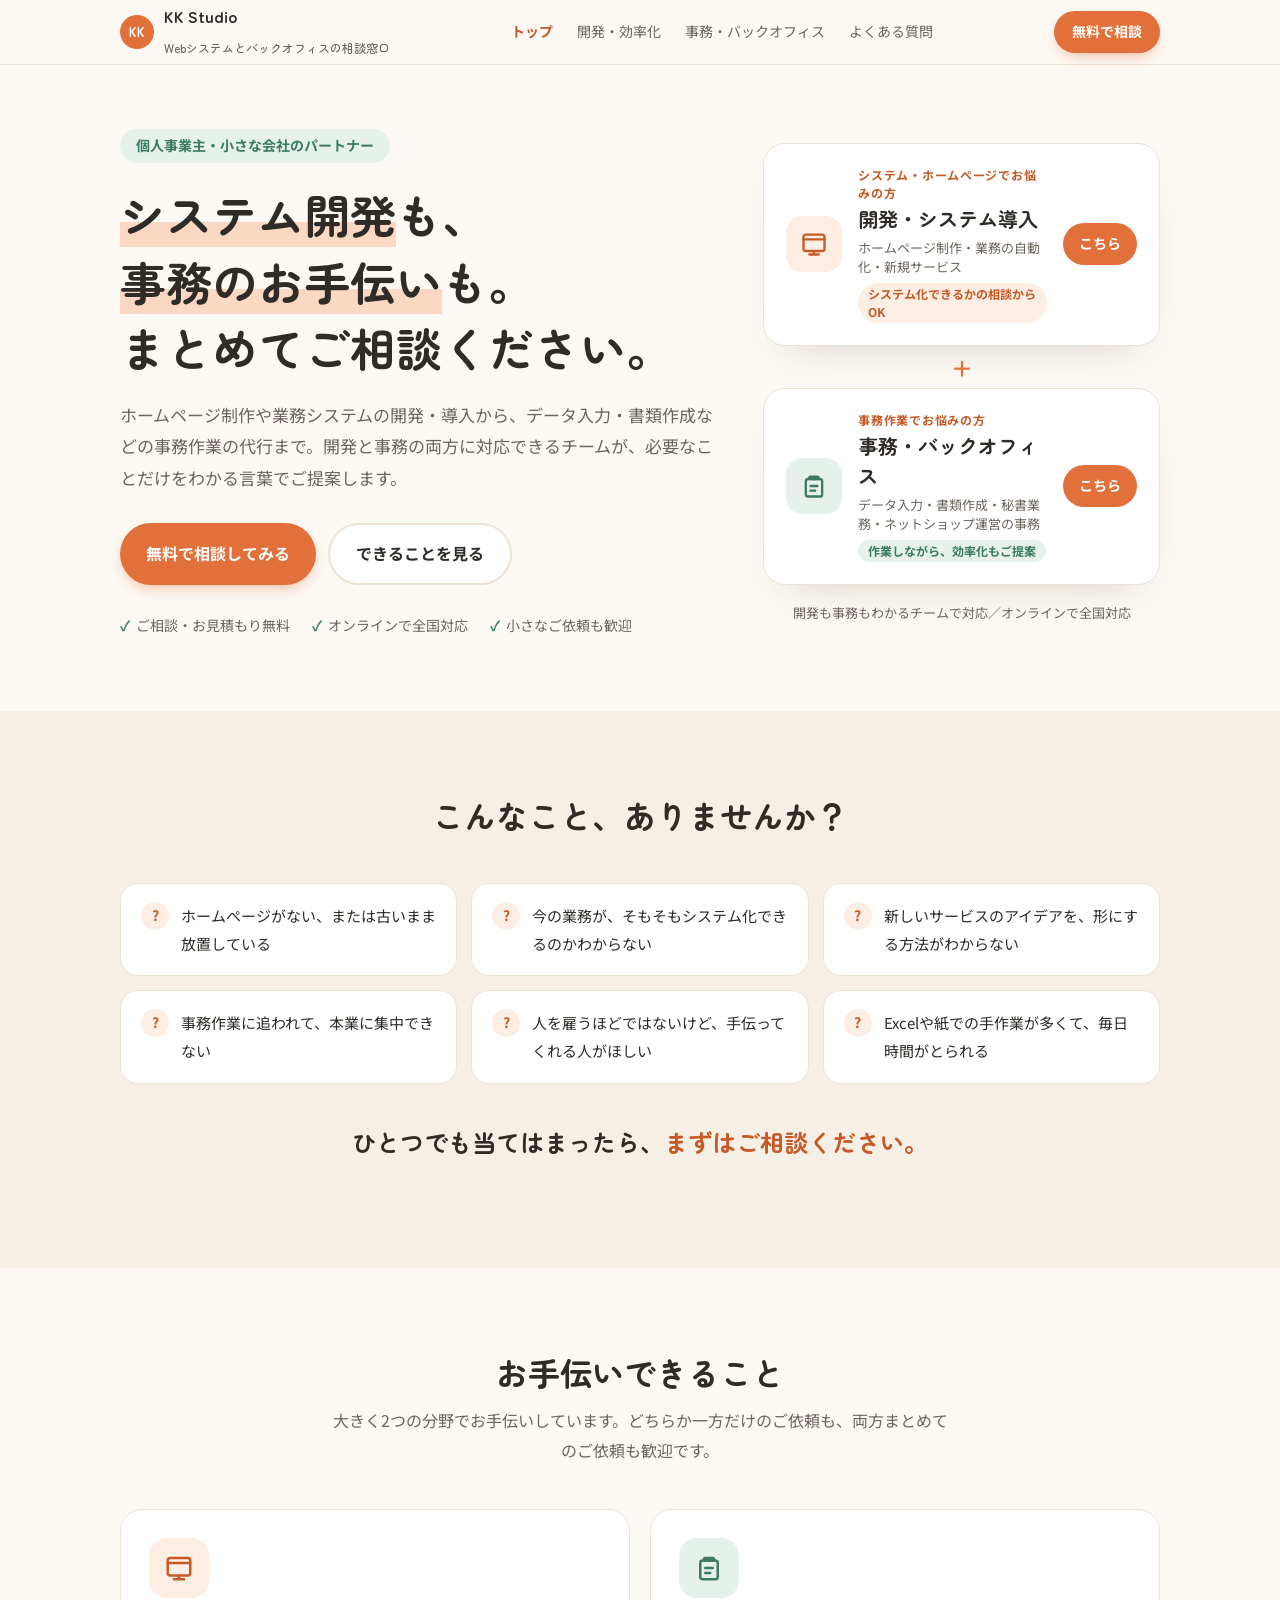
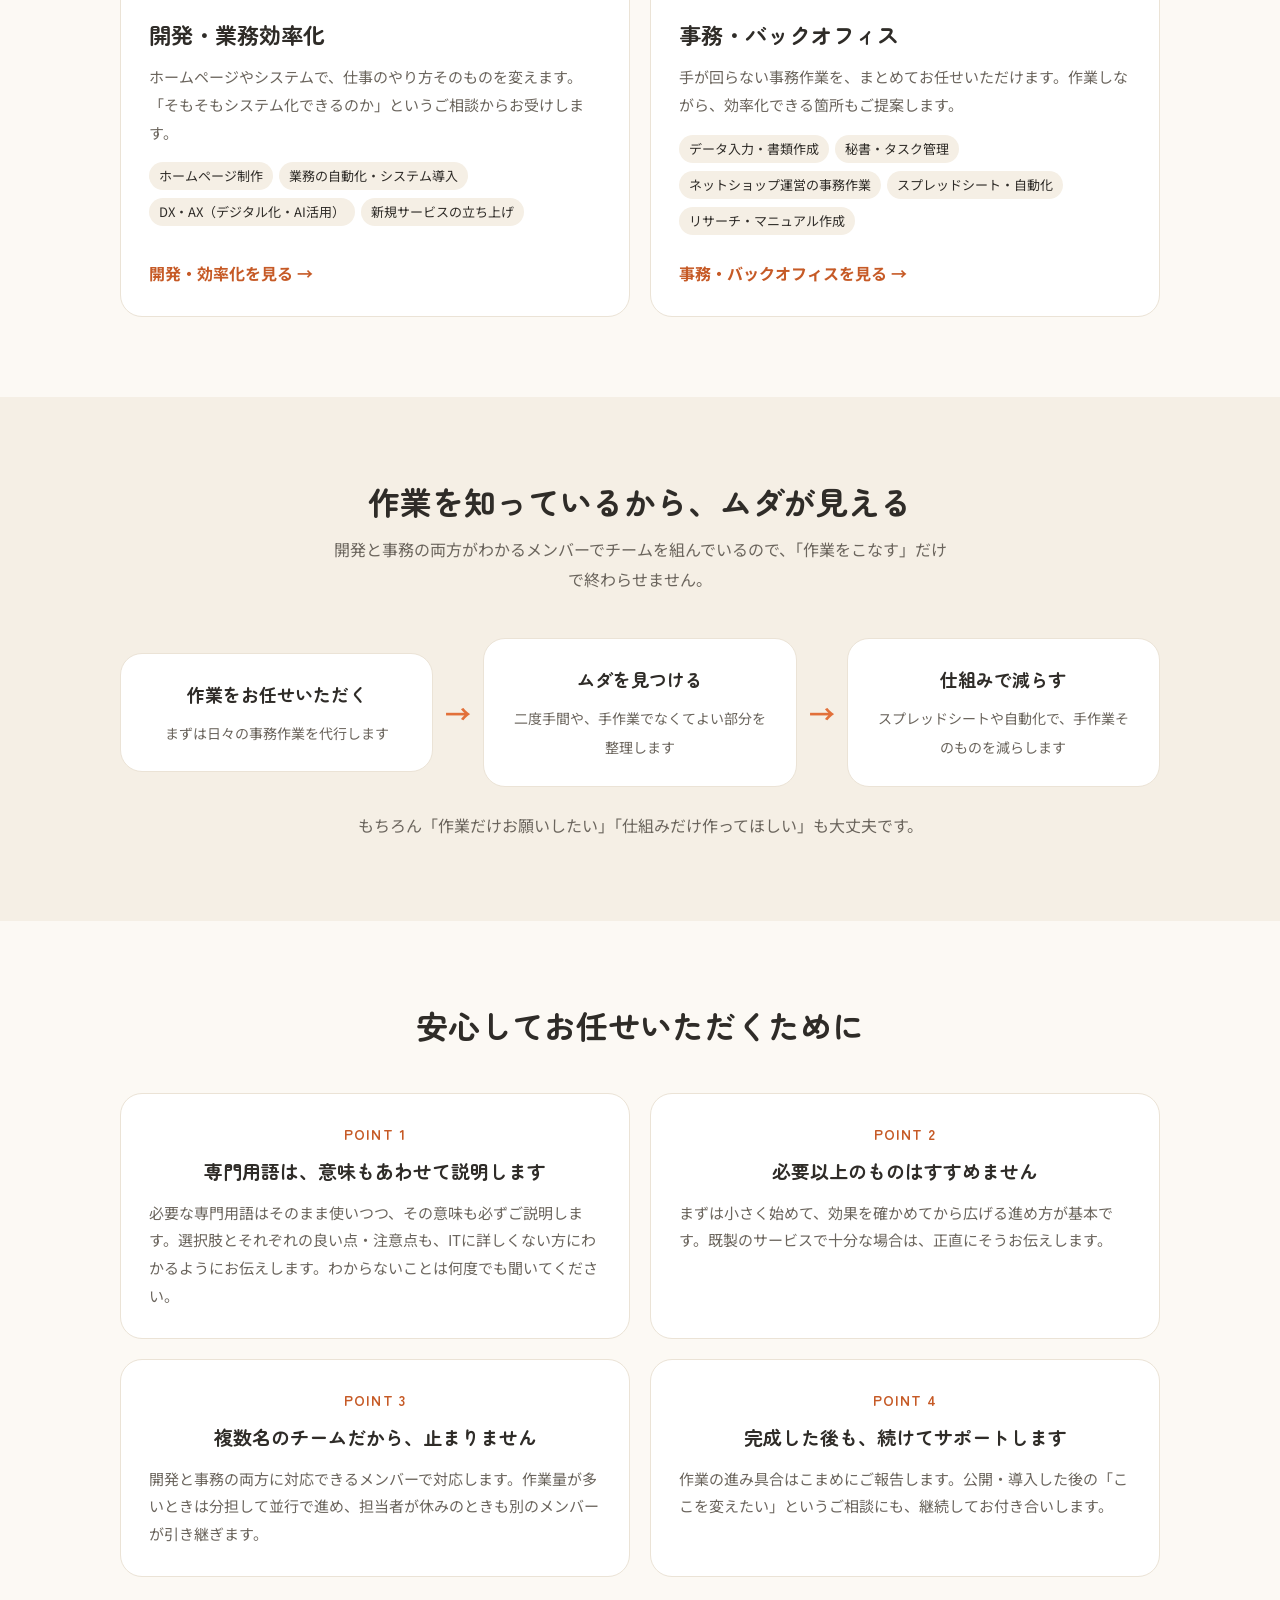
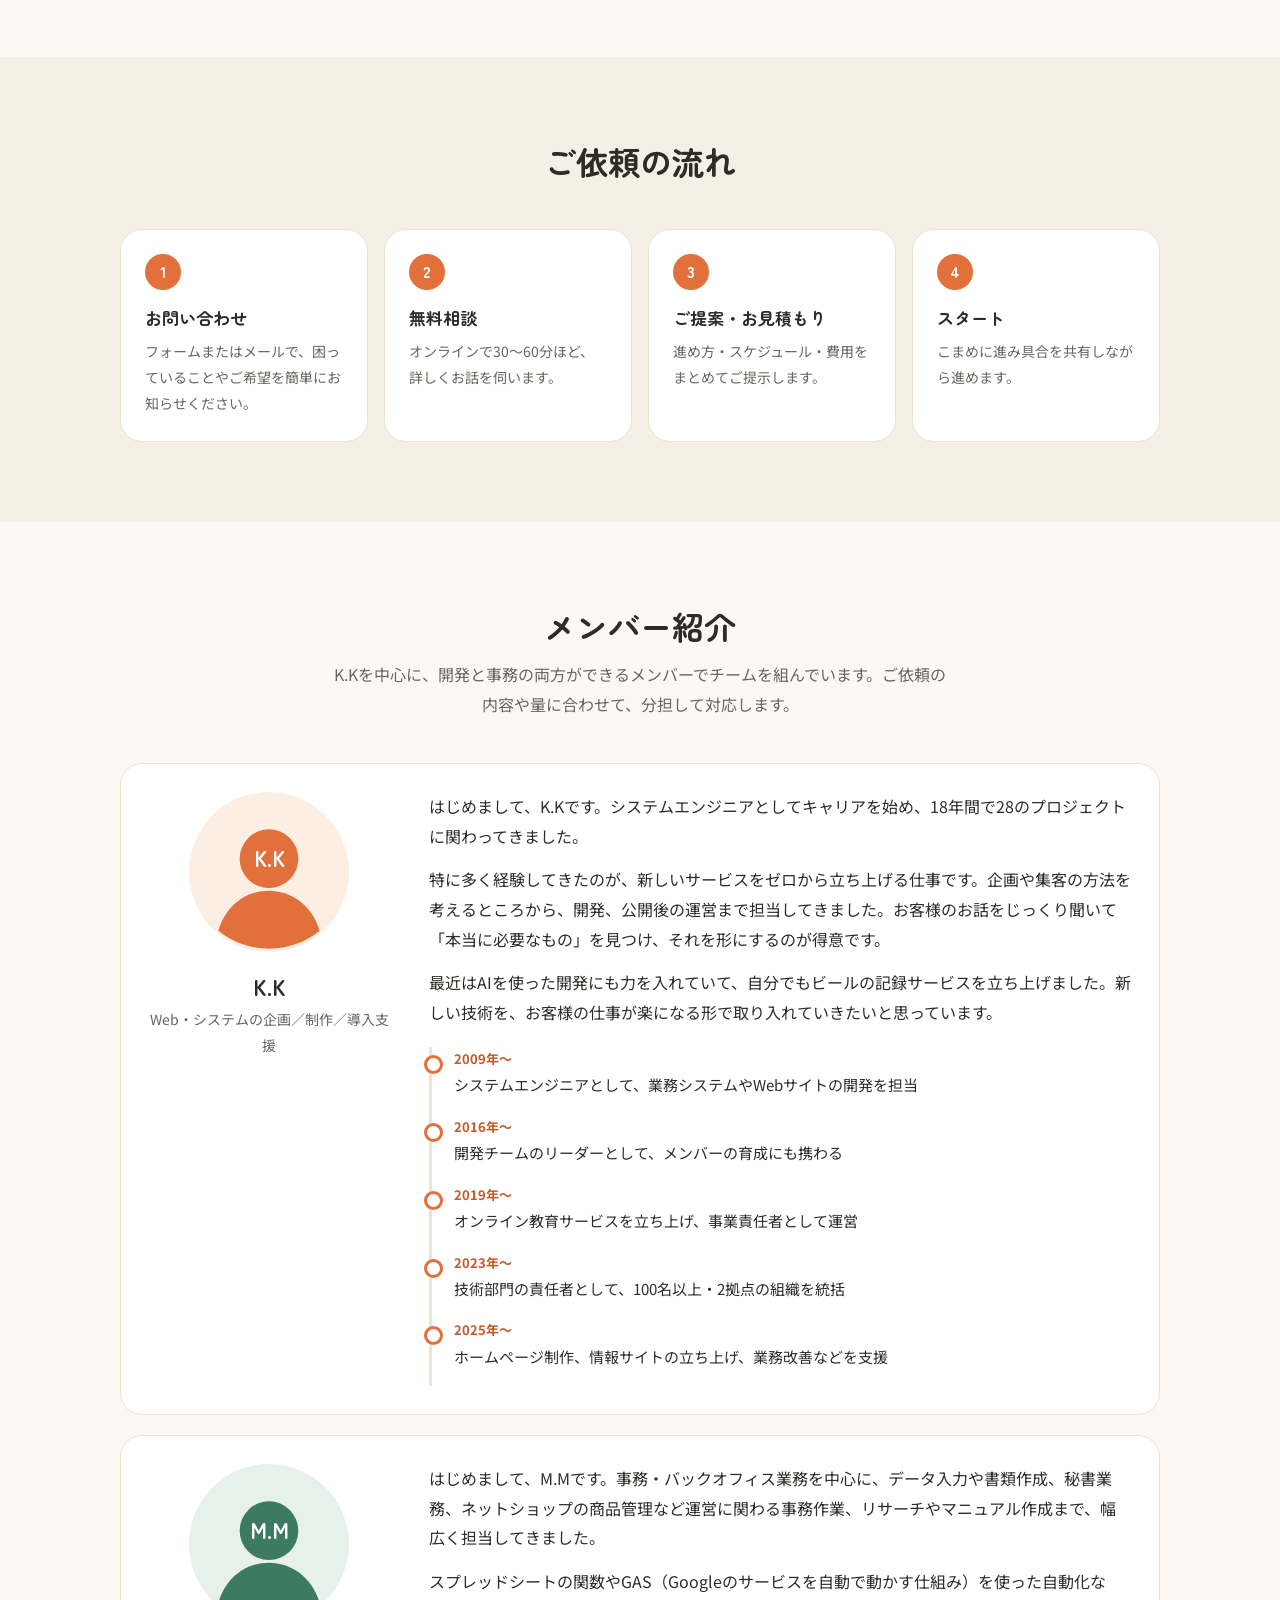
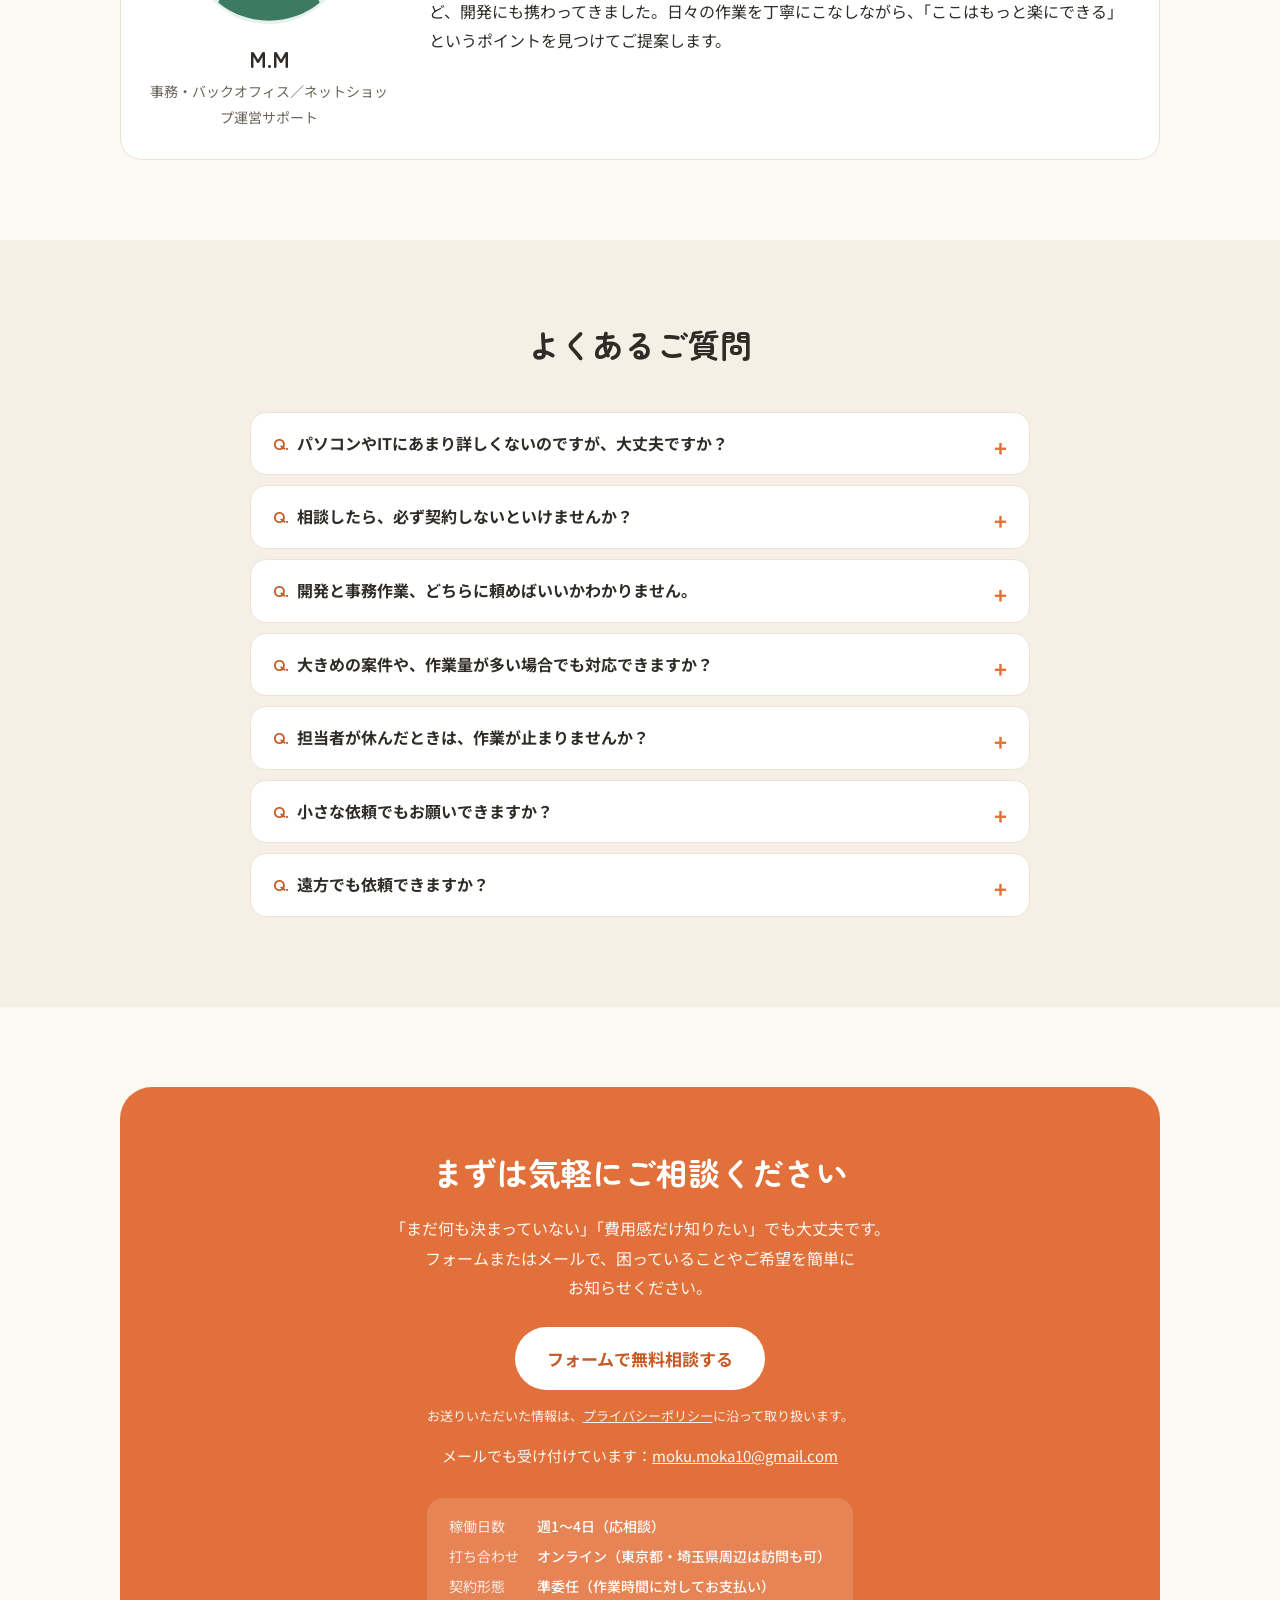
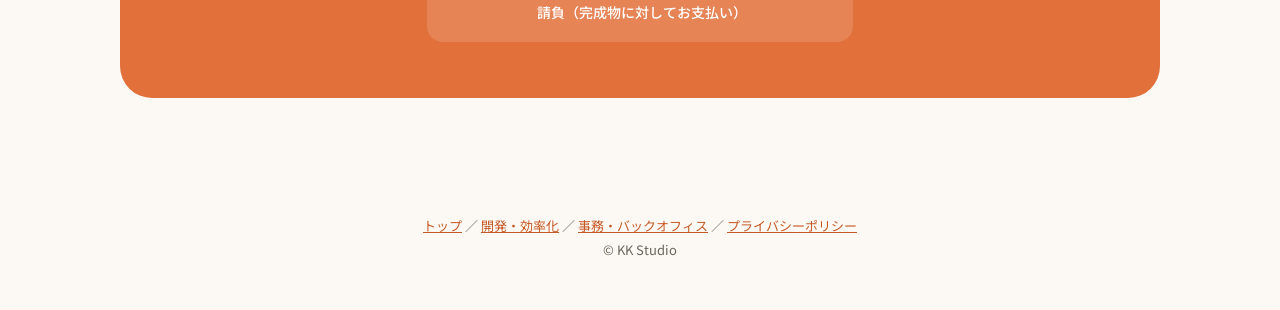
==== commit 2a30c0b8: "Rename brand to KK Studio and fix mobile layout issues Co-Authored-By: Claude Opus 5.5 <noreply@anth" ====
--- a/index.html
+++ b/index.html
@@ -4,9 +4,9 @@
 <meta charset="utf-8">
 <meta name="viewport" content="width=device-width, initial-scale=1">
 <meta name="color-scheme" content="light">
-<title>K.K | システム開発も、事務のお手伝いも</title>
+<title>KK Studio | システム開発も、事務のお手伝いも</title>
 <meta name="description" content="個人事業主・小さな会社のWebシステムとバックオフィスの相談窓口。データ入力や書類作成、ネットショップ運営の事務作業の代行から、業務の効率化、ホームページ制作、新規サービスの立ち上げまで対応します。ご相談・お見積もりは無料です。">
-<meta property="og:title" content="K.K | システム開発も、事務のお手伝いも">
+<meta property="og:title" content="KK Studio | システム開発も、事務のお手伝いも">
 <meta property="og:description" content="システム開発・業務効率化と、事務・バックオフィスのサポートの両方に対応。作業を知っているから、ムダを減らす仕組みまでご提案できます。">
 <meta property="og:type" content="website">
 <link rel="preconnect" href="https://fonts.googleapis.com">
@@ -35,11 +35,11 @@
 
 <header class="top">
   <div class="wrap">
-    <a class="logo" href="index.html"><span class="mark">K.K</span><span>K.K<br><small>Webシステムとバックオフィスの相談窓口</small></span></a>
+    <a class="logo" href="index.html"><span class="mark">KK</span><span>KK Studio<br><small>Webシステムとバックオフィスの相談窓口</small></span></a>
     <nav class="links">
       <a href="index.html" aria-current="page">トップ</a>
-      <a href="dev.html">開発・効率化</a>
-      <a href="office.html">事務・バックオフィス</a>
+      <a href="dev.html">開発<span class="long">・効率化</span></a>
+      <a href="office.html">事務<span class="long">・バックオフィス</span></a>
       <a href="#faq">よくある質問</a>
     </nav>
     <a class="btn sm" href="#contact">無料で相談</a>
@@ -244,15 +244,15 @@
   <section id="contact">
     <div class="wrap">
       <div class="contact">
-        <h2>まずは気軽にご相談ください</h2>
+        <h2><span class="nw">まずは気軽に</span><span class="nw">ご相談ください</span></h2>
         <p>「まだ何も決まっていない」「費用感だけ知りたい」でも大丈夫です。フォームまたはメールで、困っていることやご希望を簡単にお知らせください。</p>
         <a class="btn" href="https://forms.gle/E2HdbrN2jARtDQk27" target="_blank" rel="noopener">フォームで無料相談する</a>
         <div class="mail small">お送りいただいた情報は、<a href="privacy.html">プライバシーポリシー</a>に沿って取り扱います。</div>
         <div class="mail">メールでも受け付けています：<a href="mailto:moku.moka10@gmail.com">moku.moka10@gmail.com</a></div>
         <dl>
           <dt>稼働日数</dt><dd>週1〜4日（応相談）</dd>
-          <dt>打ち合わせ</dt><dd>オンライン（東京都・埼玉県周辺は訪問も可）</dd>
-          <dt>契約形態</dt><dd>準委任（作業時間に対してお支払い）・請負（完成物に対してお支払い）</dd>
+          <dt>打ち合わせ</dt><dd>オンライン<span class="nw">（東京都・埼玉県周辺は訪問も可）</span></dd>
+          <dt>契約形態</dt><dd><span class="nw">準委任（作業時間に対してお支払い）</span><br><span class="nw">請負（完成物に対してお支払い）</span></dd>
         </dl>
       </div>
     </div>
@@ -260,7 +260,7 @@
 </main>
 
 <footer>
-  <div class="wrap"><a href="index.html">トップ</a> ／ <a href="dev.html">開発・効率化</a> ／ <a href="office.html">事務・バックオフィス</a> ／ <a href="privacy.html">プライバシーポリシー</a><br>© K.K</div>
+  <div class="wrap"><a href="index.html">トップ</a> ／ <a href="dev.html">開発・効率化</a> ／ <a href="office.html">事務・バックオフィス</a> ／ <a href="privacy.html">プライバシーポリシー</a><br>© KK Studio</div>
 </footer>
 
 </body>
--- a/style.css
+++ b/style.css
@@ -230,3 +230,13 @@
 .policy p,.policy li{font-size:15px}
 .policy ul{padding-left:1.4em;margin:0 0 14px}
 .policy .date{margin-top:40px;color:var(--muted);text-align:right}
+/* mobile nav labels */
+@media (max-width:820px){nav.links .long{display:none}nav.links{overflow:visible;justify-content:space-between;gap:12px}}
+/* keep phrases together */
+.nw{display:inline-block}
+.contact h2,.contact p,.contact dd{word-break:auto-phrase;text-wrap:pretty}
+@media (max-width:520px){.contact{padding:44px 20px}.contact dl{display:grid;grid-template-columns:1fr;gap:2px;padding:16px 18px}.contact dt{margin-top:8px}.contact dt:first-child{margin-top:0}}
+/* 5 cards: last one spans the remaining two columns */
+@media (min-width:861px){.grid3.fill-last>:last-child:nth-child(3n+2){grid-column:span 2}.grid3.fill-last>:last-child:nth-child(3n+2) ul{columns:2;column-gap:24px}}
+footer a{display:inline-block}
+.grid3.fill-last li{break-inside:avoid}
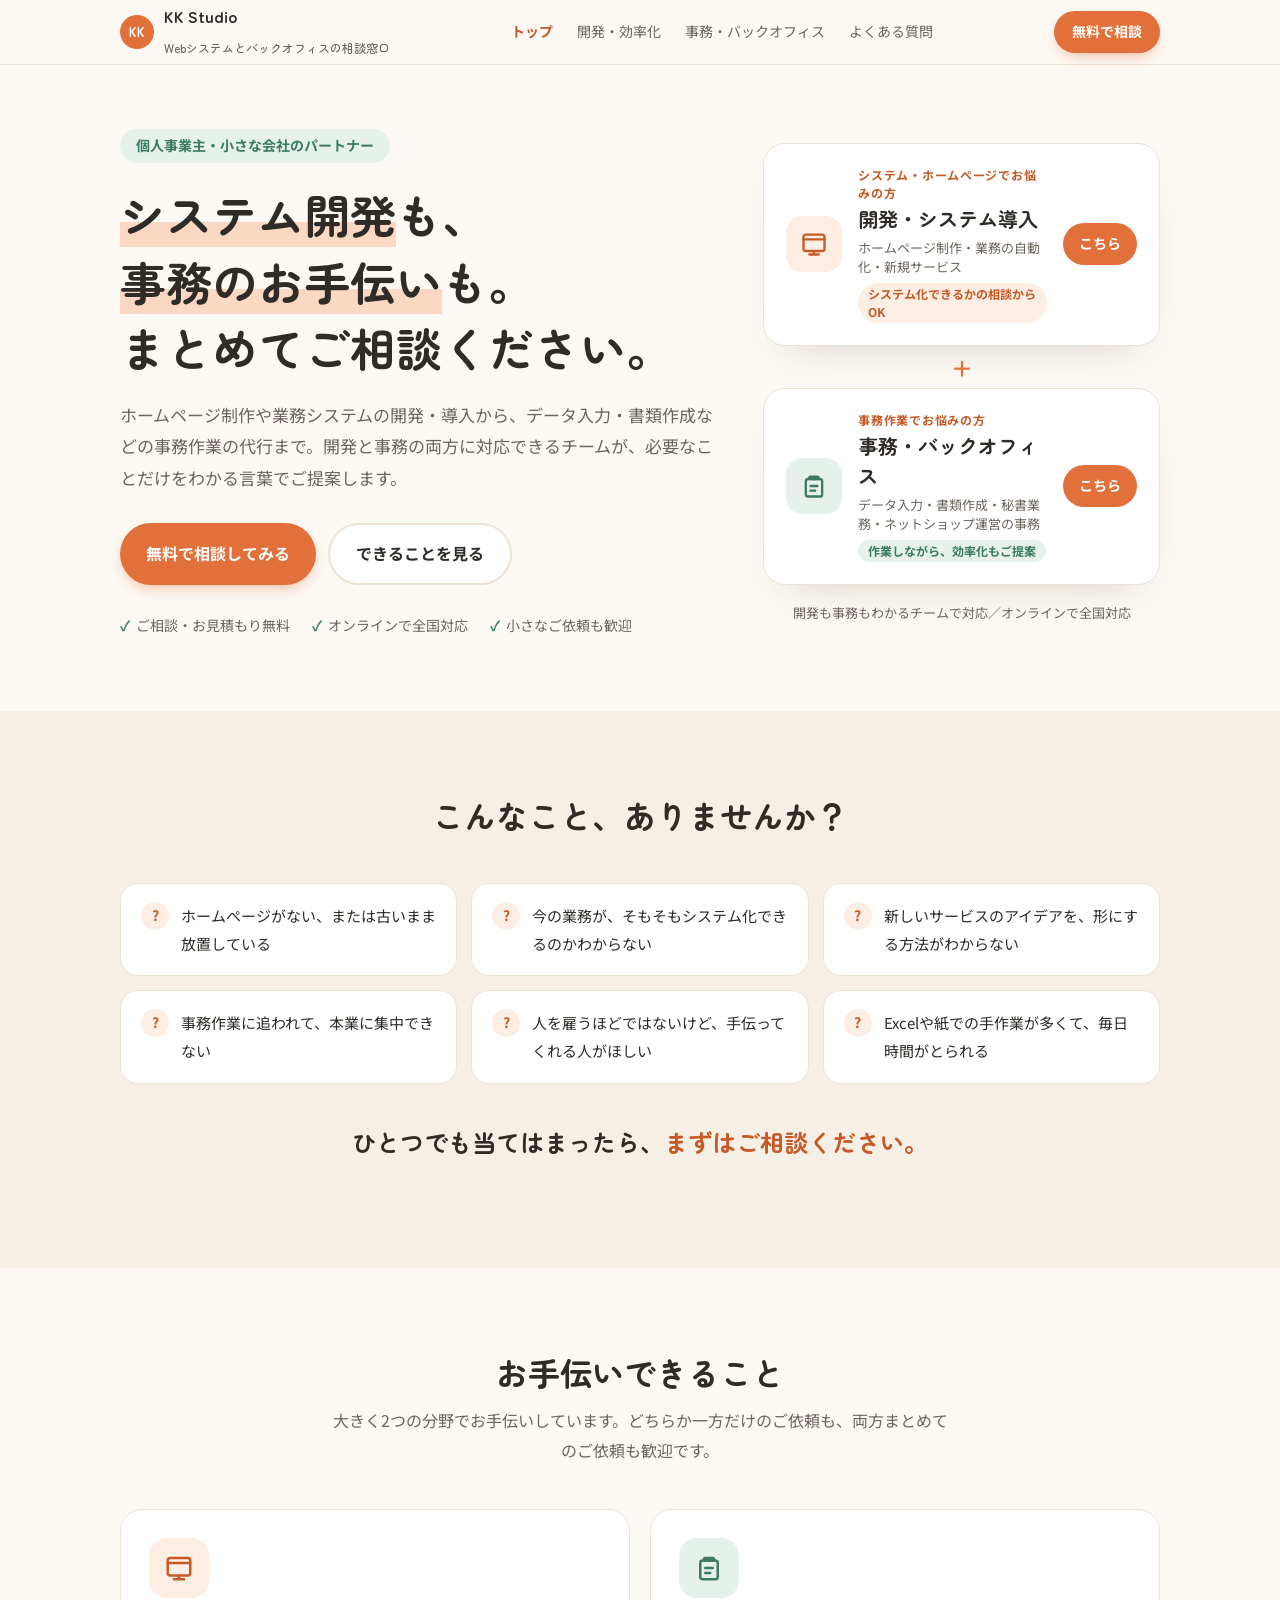
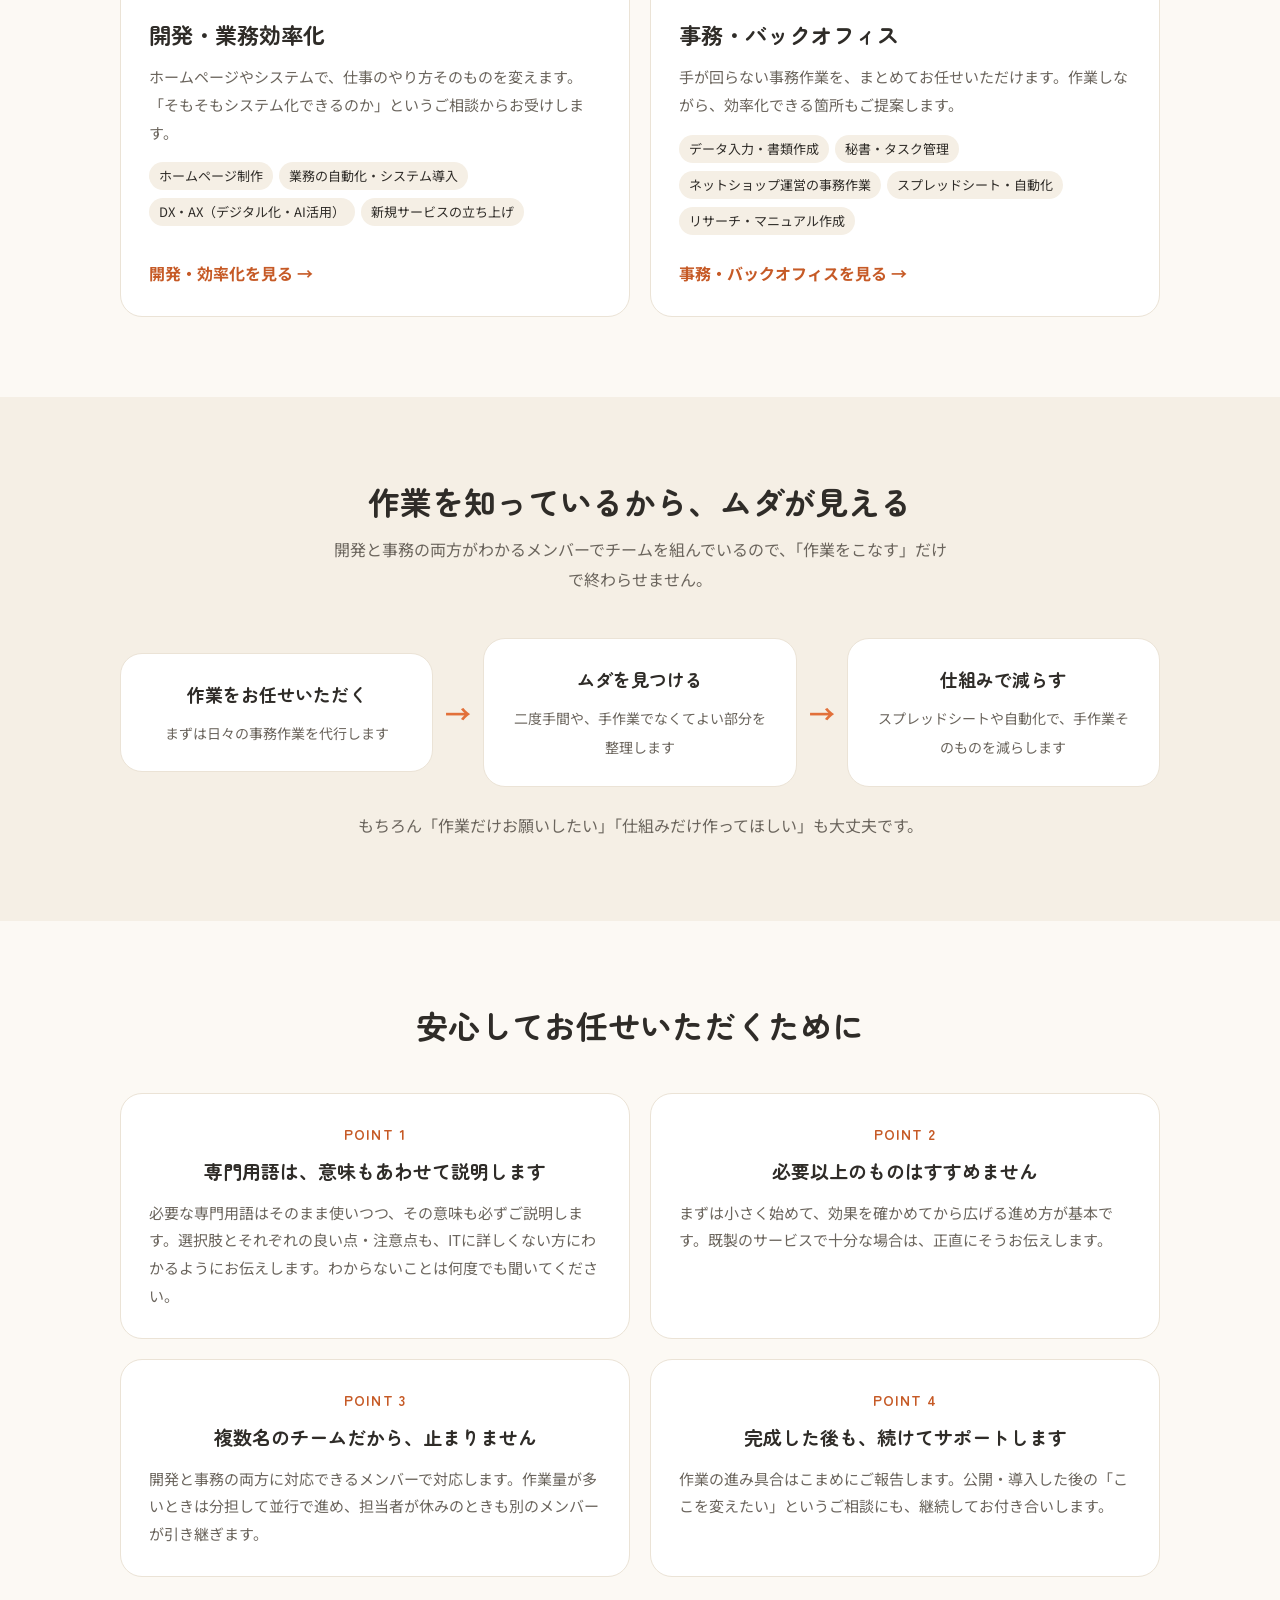
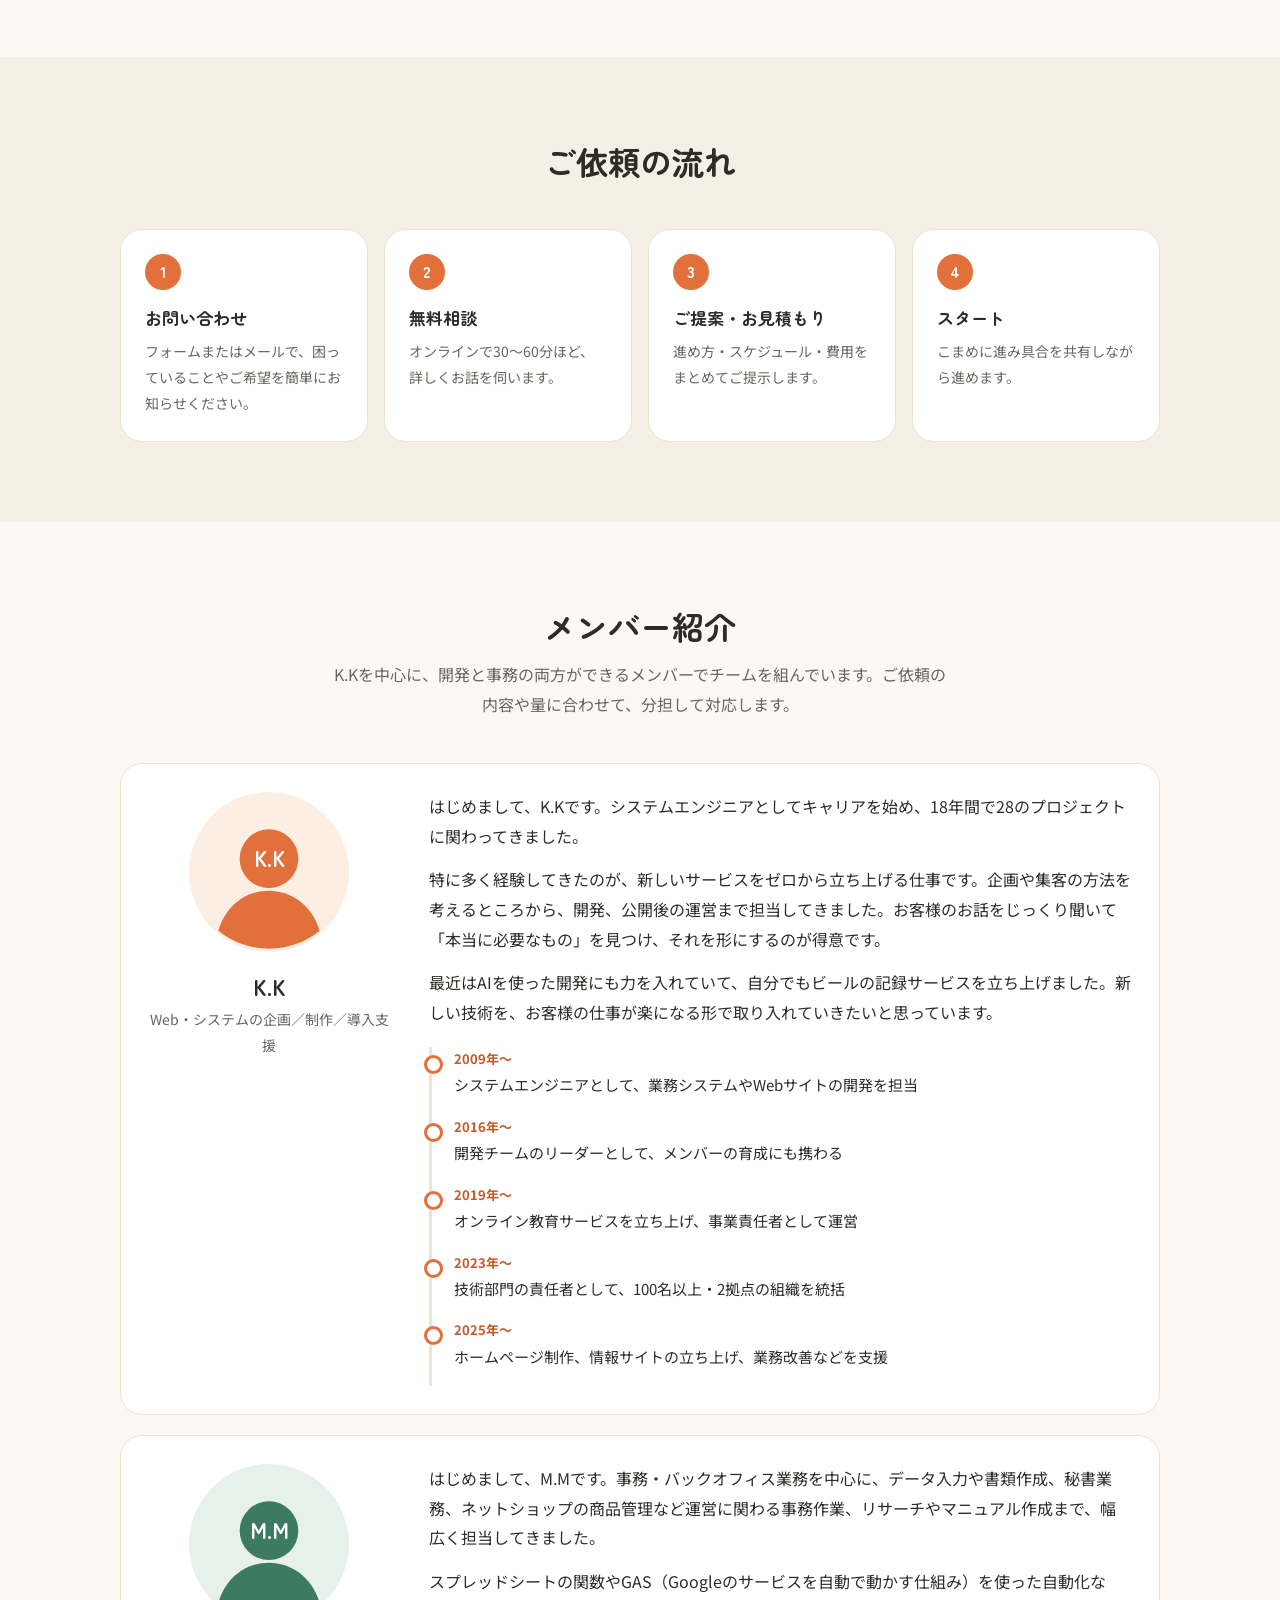
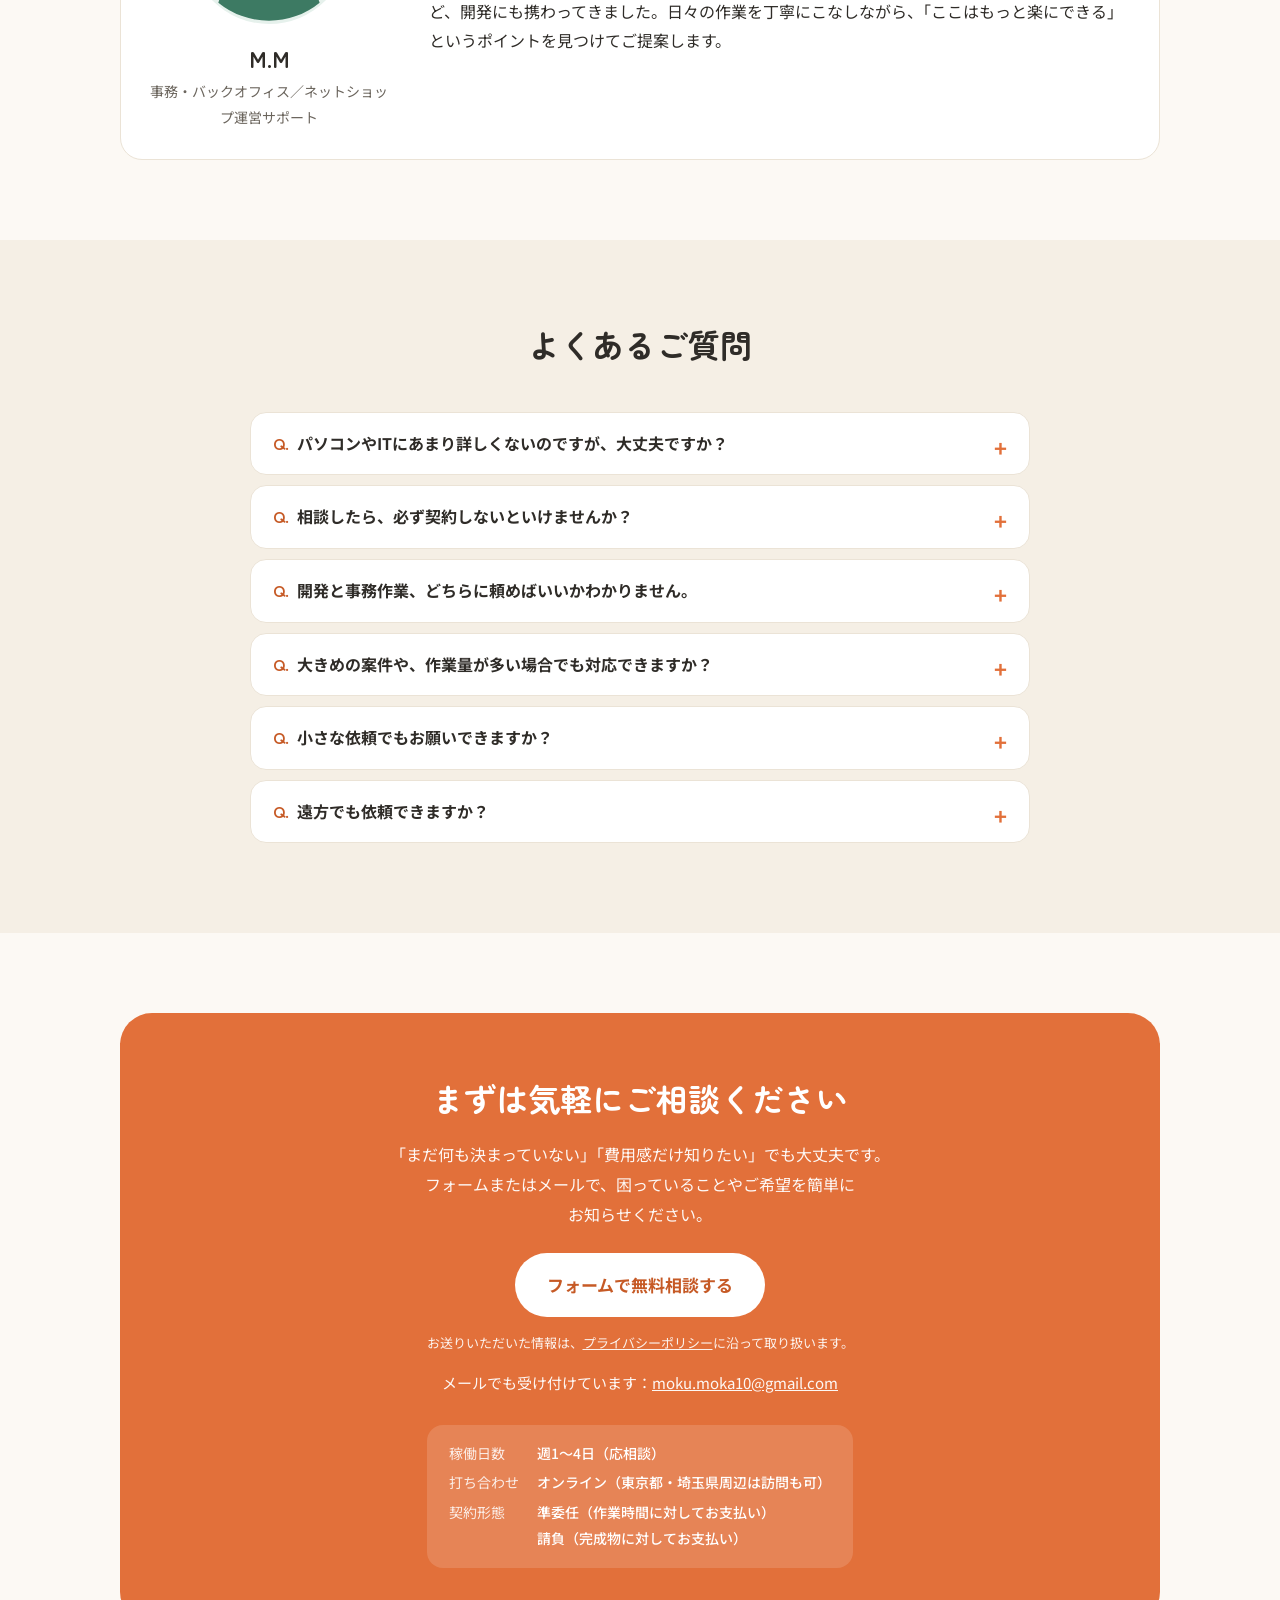
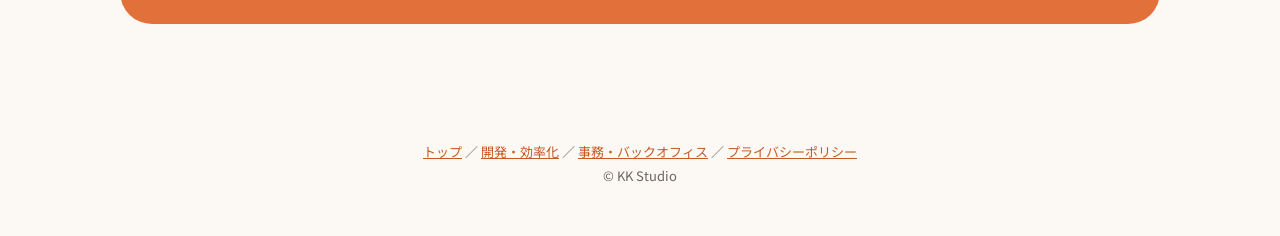
==== commit fc779075: "Remove absence FAQ Co-Authored-By: Claude Opus 5.5 <noreply@anthropic.com>" ====
--- a/index.html
+++ b/index.html
@@ -234,7 +234,6 @@
         <details><summary>相談したら、必ず契約しないといけませんか？</summary><p>いいえ。ご相談だけでも歓迎です。お話を伺ったうえで、ご依頼いただくかどうかはゆっくりご検討ください。</p></details>
         <details><summary>開発と事務作業、どちらに頼めばいいかわかりません。</summary><p>窓口はひとつなので、分けて考えなくて大丈夫です。お困りごとを伺って、仕組みを作るのがよいか、作業の代行がよいか、両方を組み合わせるのがよいかをご提案します。</p></details>
         <details><summary>大きめの案件や、作業量が多い場合でも対応できますか？</summary><p>はい。メンバーで分担し、並行して進めます。作業量に合わせて体制を調整しますので、まずは内容をお聞かせください。</p></details>
-        <details><summary>担当者が休んだときは、作業が止まりませんか？</summary><p>複数名で対応しているので、担当者が不在のときも別のメンバーが引き継ぎます。作業の手順や進み具合はチーム内で共有しながら進めます。</p></details>
         <details><summary>小さな依頼でもお願いできますか？</summary><p>はい。単発の作業や、スプレッドシートを使ったちょっとした自動化など、小さなご依頼からお受けしています。</p></details>
         <details><summary>遠方でも依頼できますか？</summary><p>オンライン（Google Meet、Zoomなど）で全国から対応しています。東京都・埼玉県周辺であれば、打ち合わせに伺うこともできます。</p></details>
       </div>
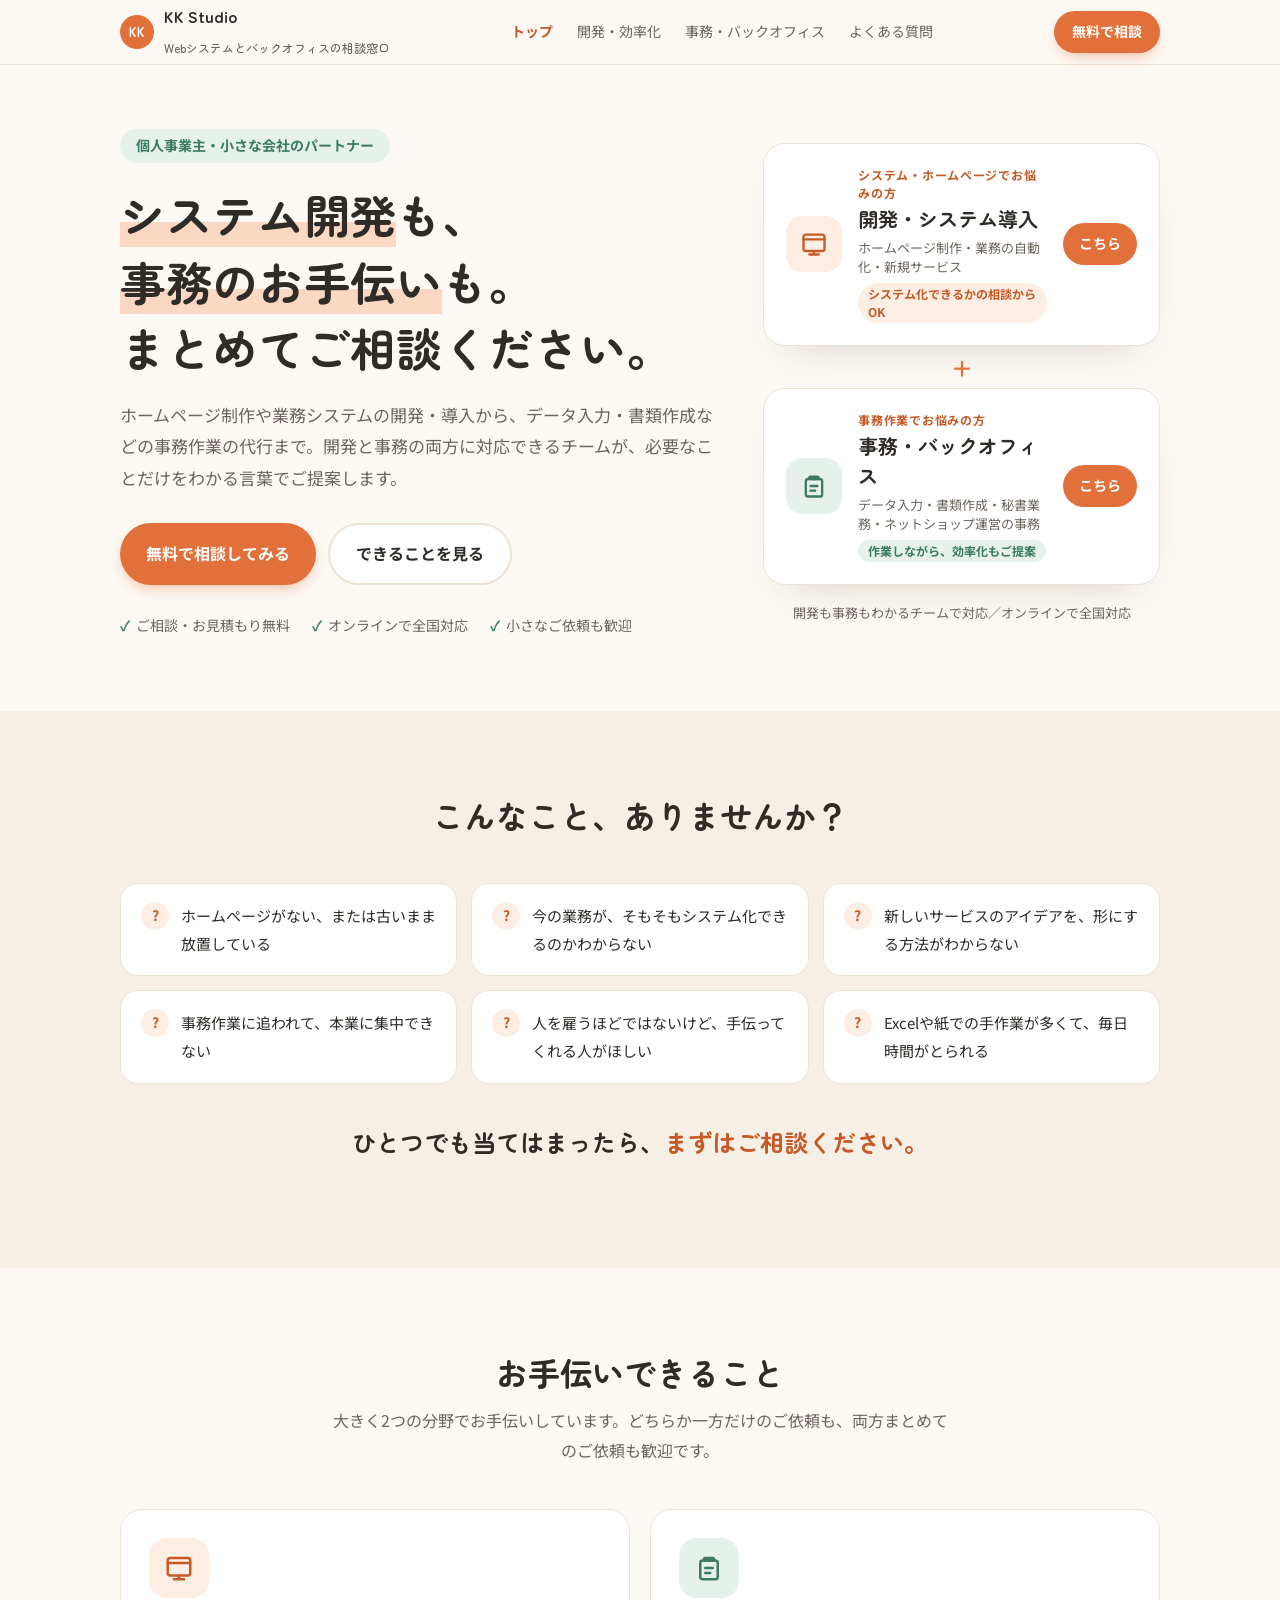
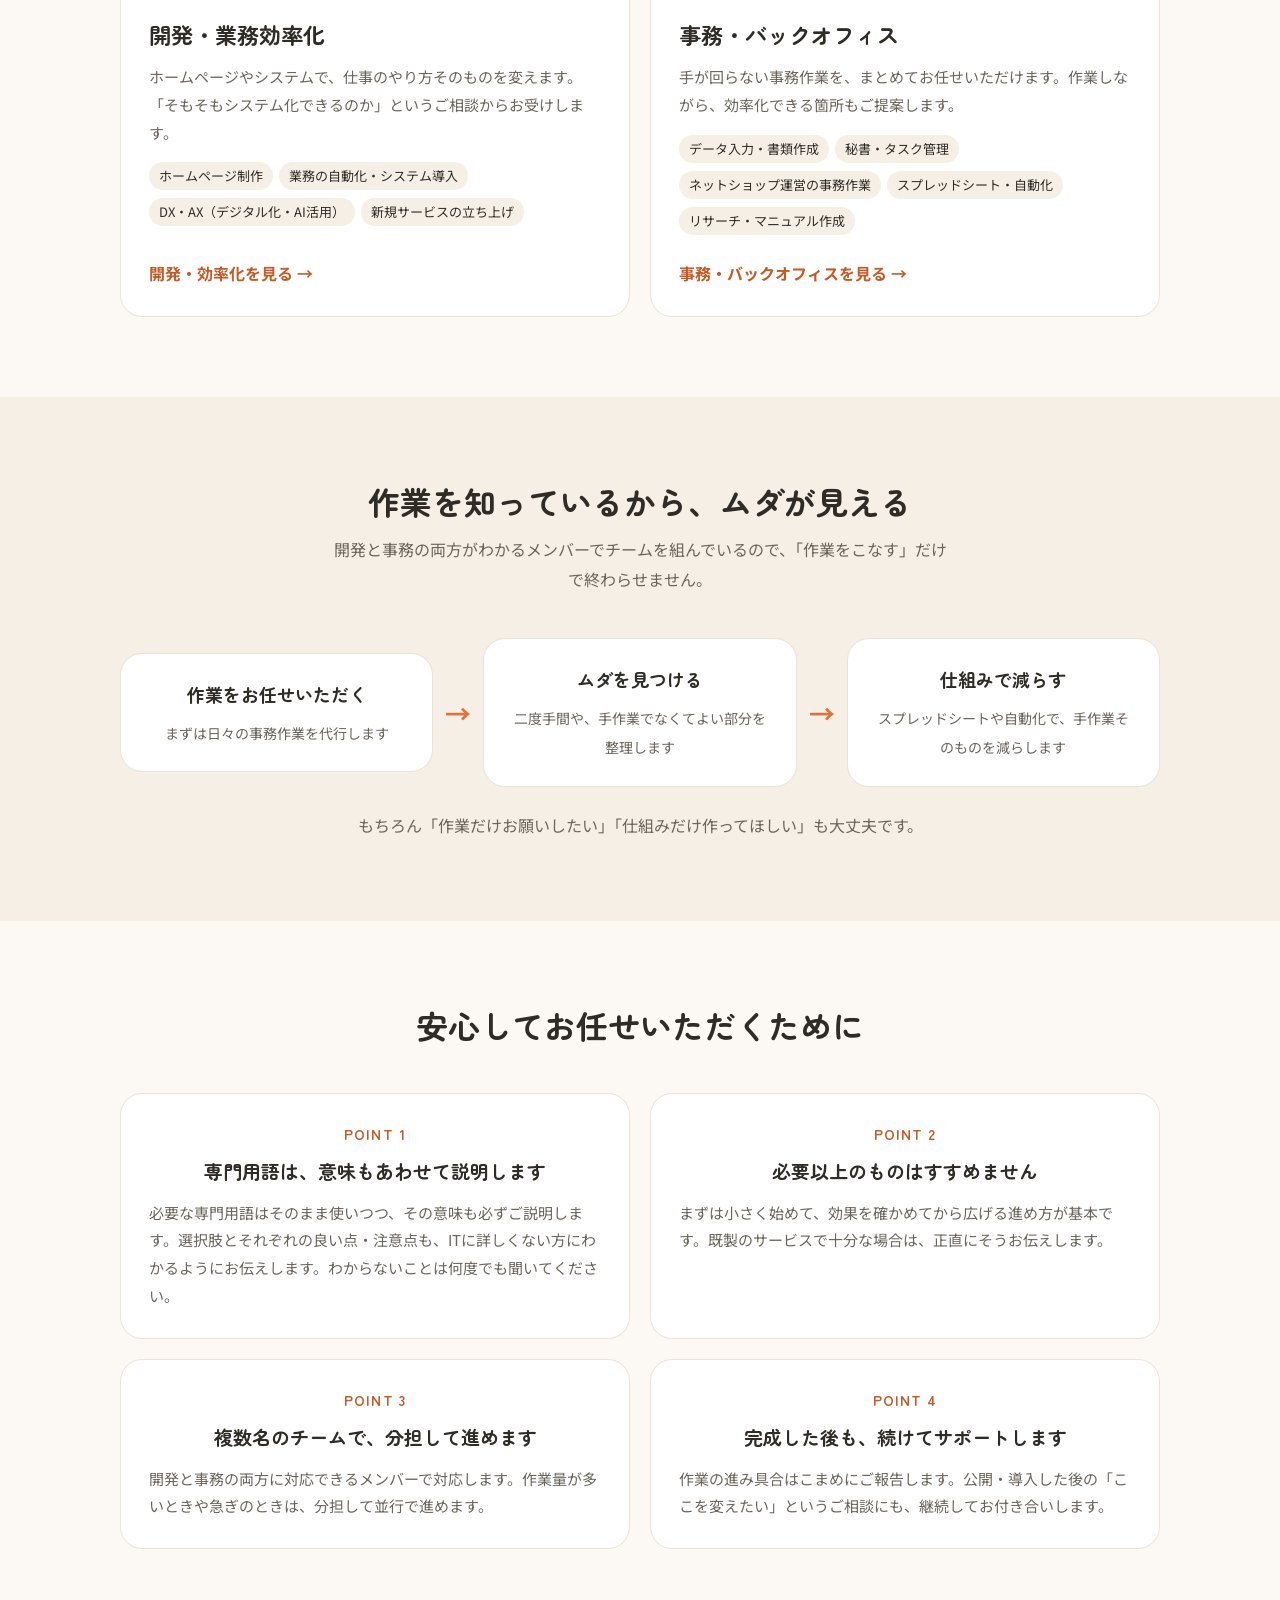
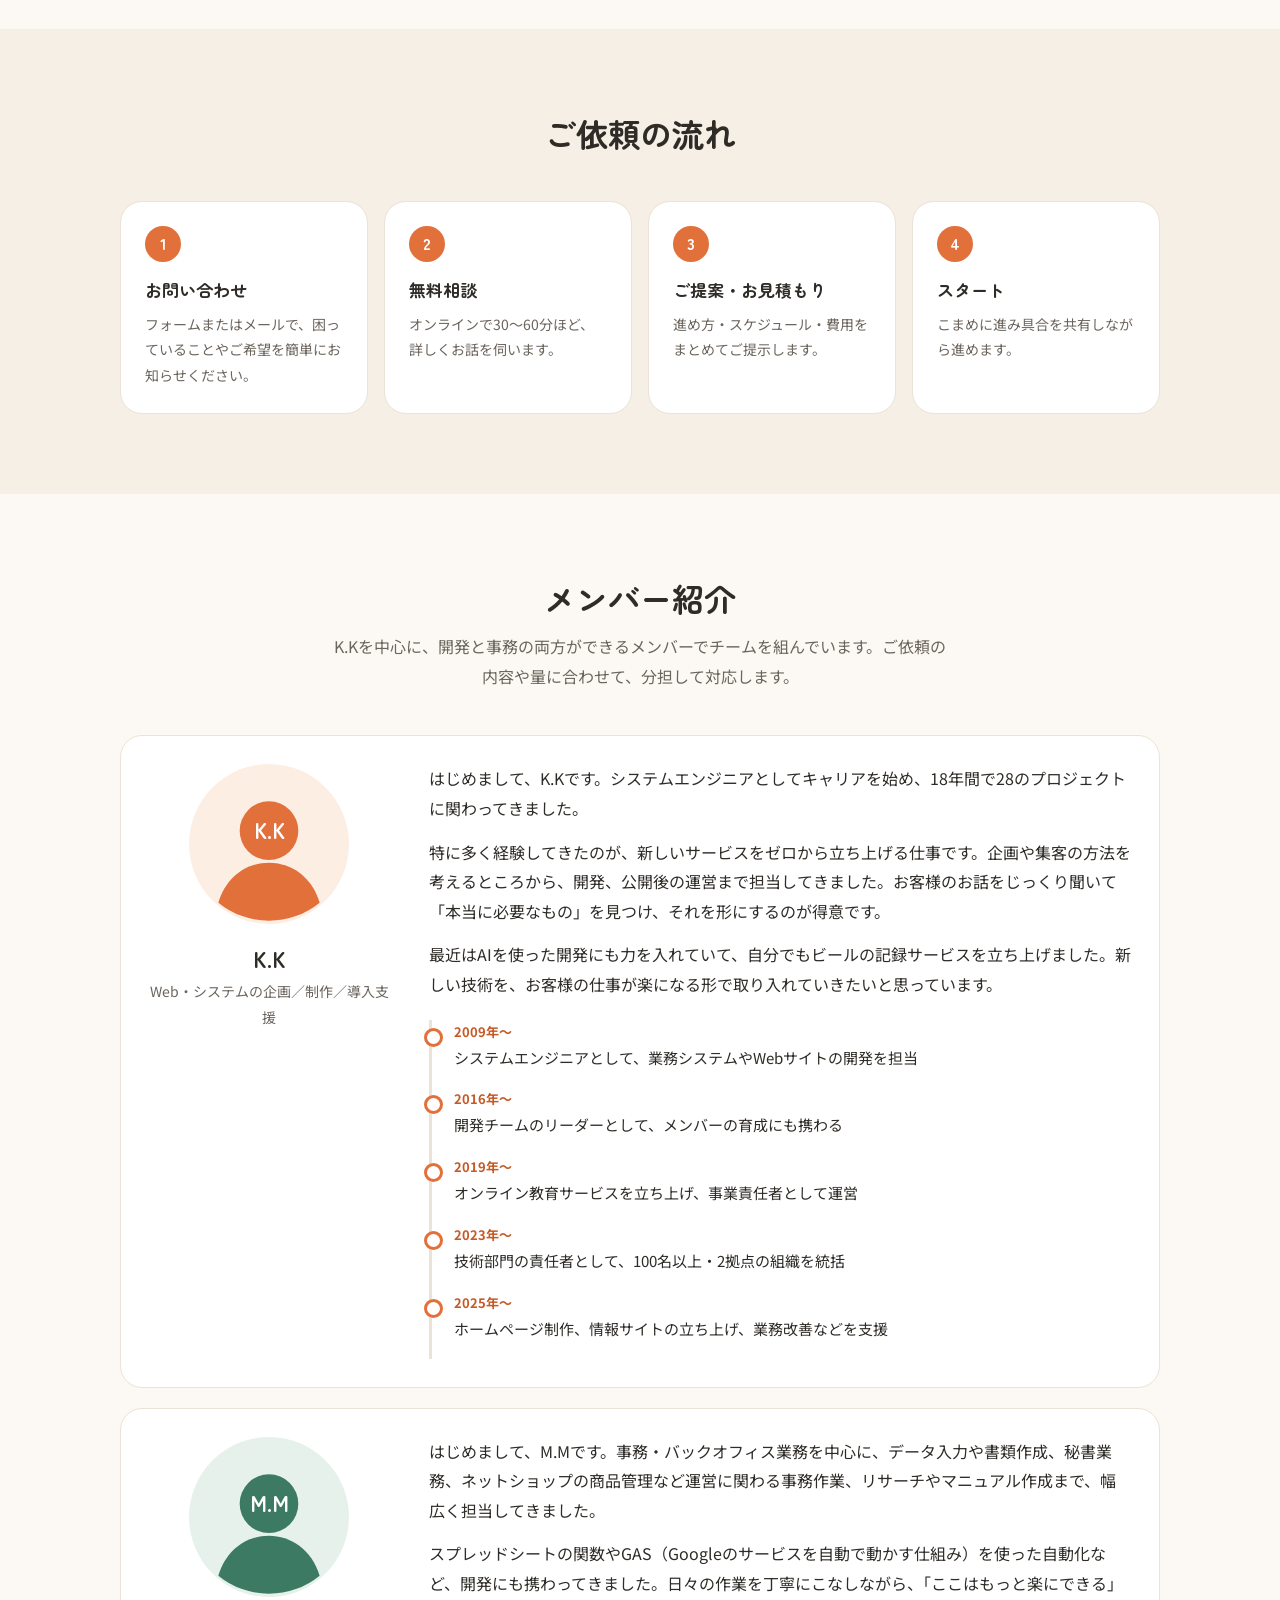
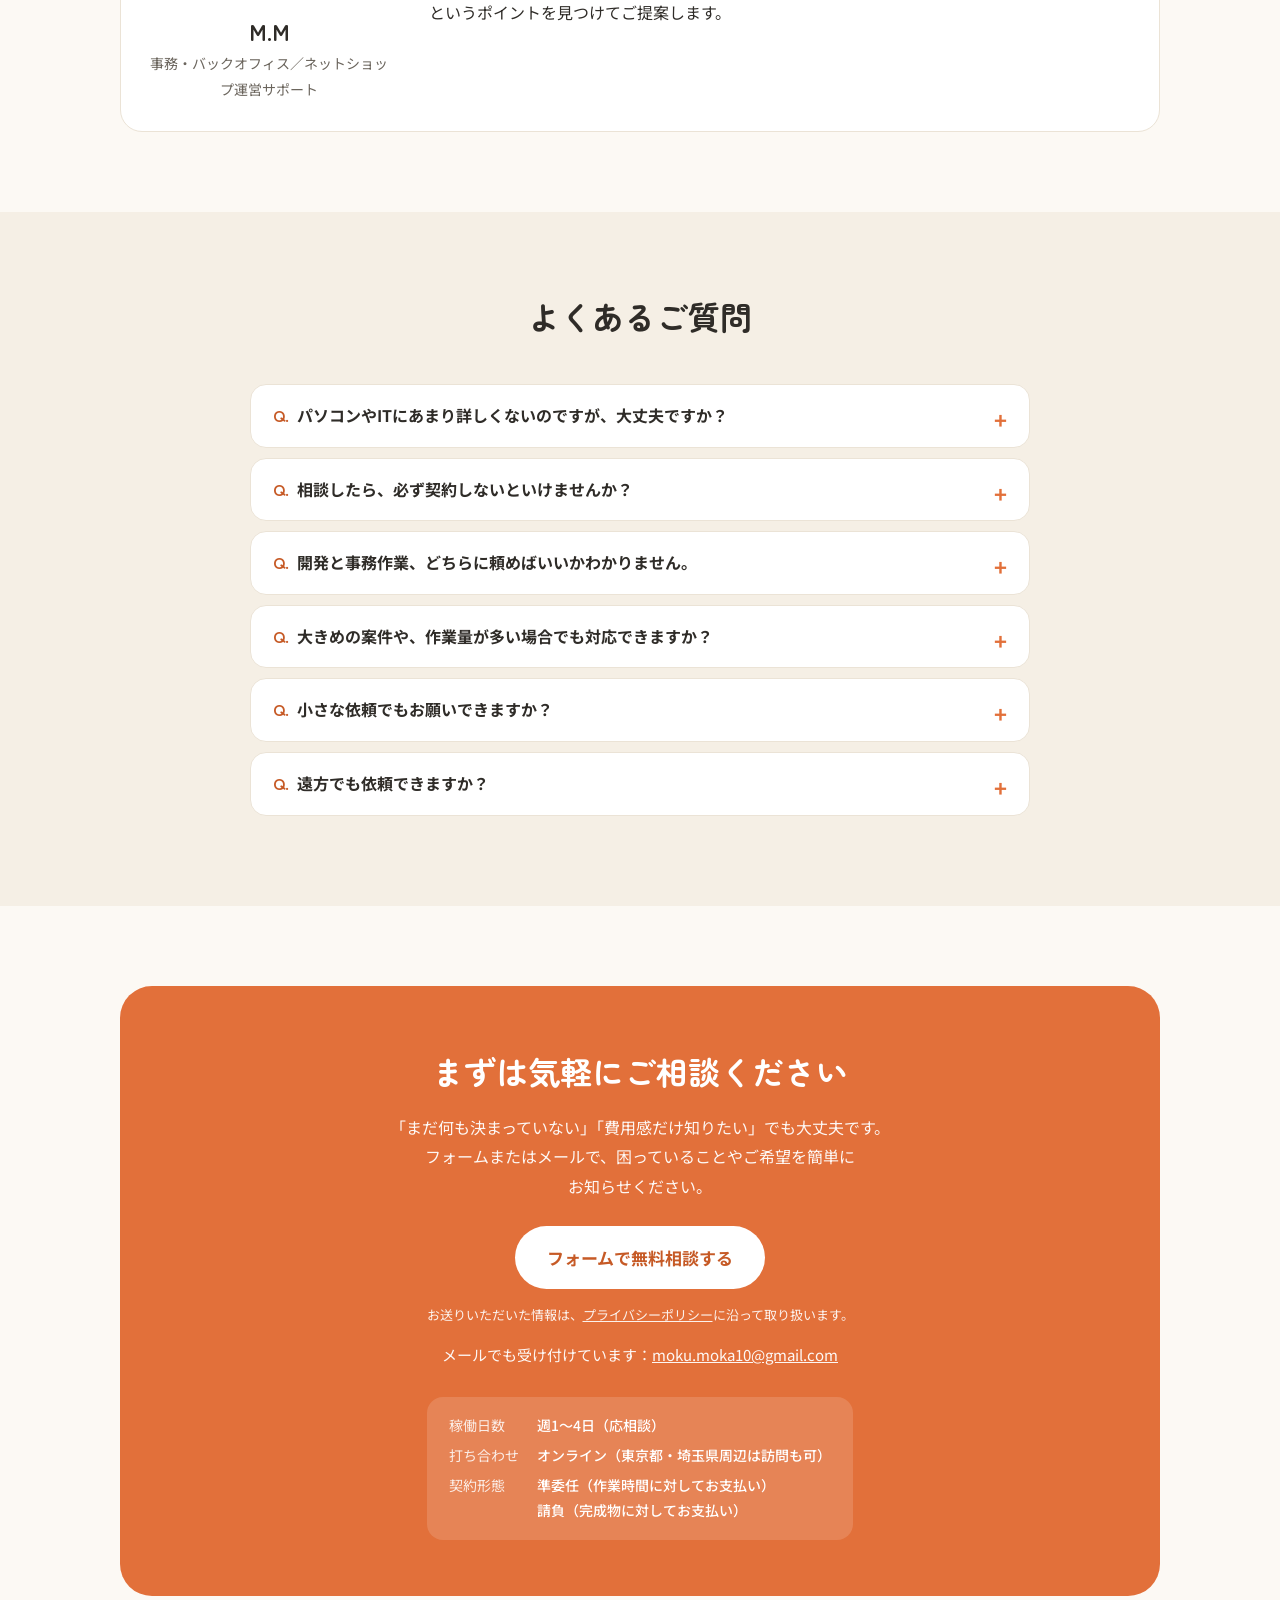
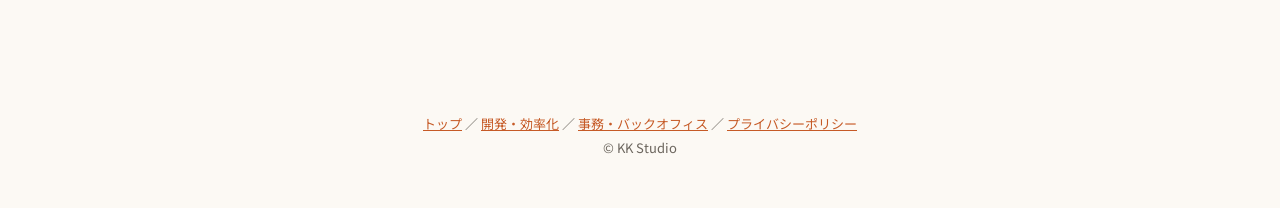
==== commit 364cf387: "Remove absence coverage wording Co-Authored-By: Claude Opus 5.5 <noreply@anthropic.com>" ====
--- a/index.html
+++ b/index.html
@@ -157,8 +157,8 @@
         </div>
         <div class="card reason">
           <div class="num">POINT 3</div>
-          <h3>複数名のチームだから、止まりません</h3>
-          <p>開発と事務の両方に対応できるメンバーで対応します。作業量が多いときは分担して並行で進め、担当者が休みのときも別のメンバーが引き継ぎます。</p>
+          <h3>複数名のチームで、分担して進めます</h3>
+          <p>開発と事務の両方に対応できるメンバーで対応します。作業量が多いときや急ぎのときは、分担して並行で進めます。</p>
         </div>
         <div class="card reason">
           <div class="num">POINT 4</div>
